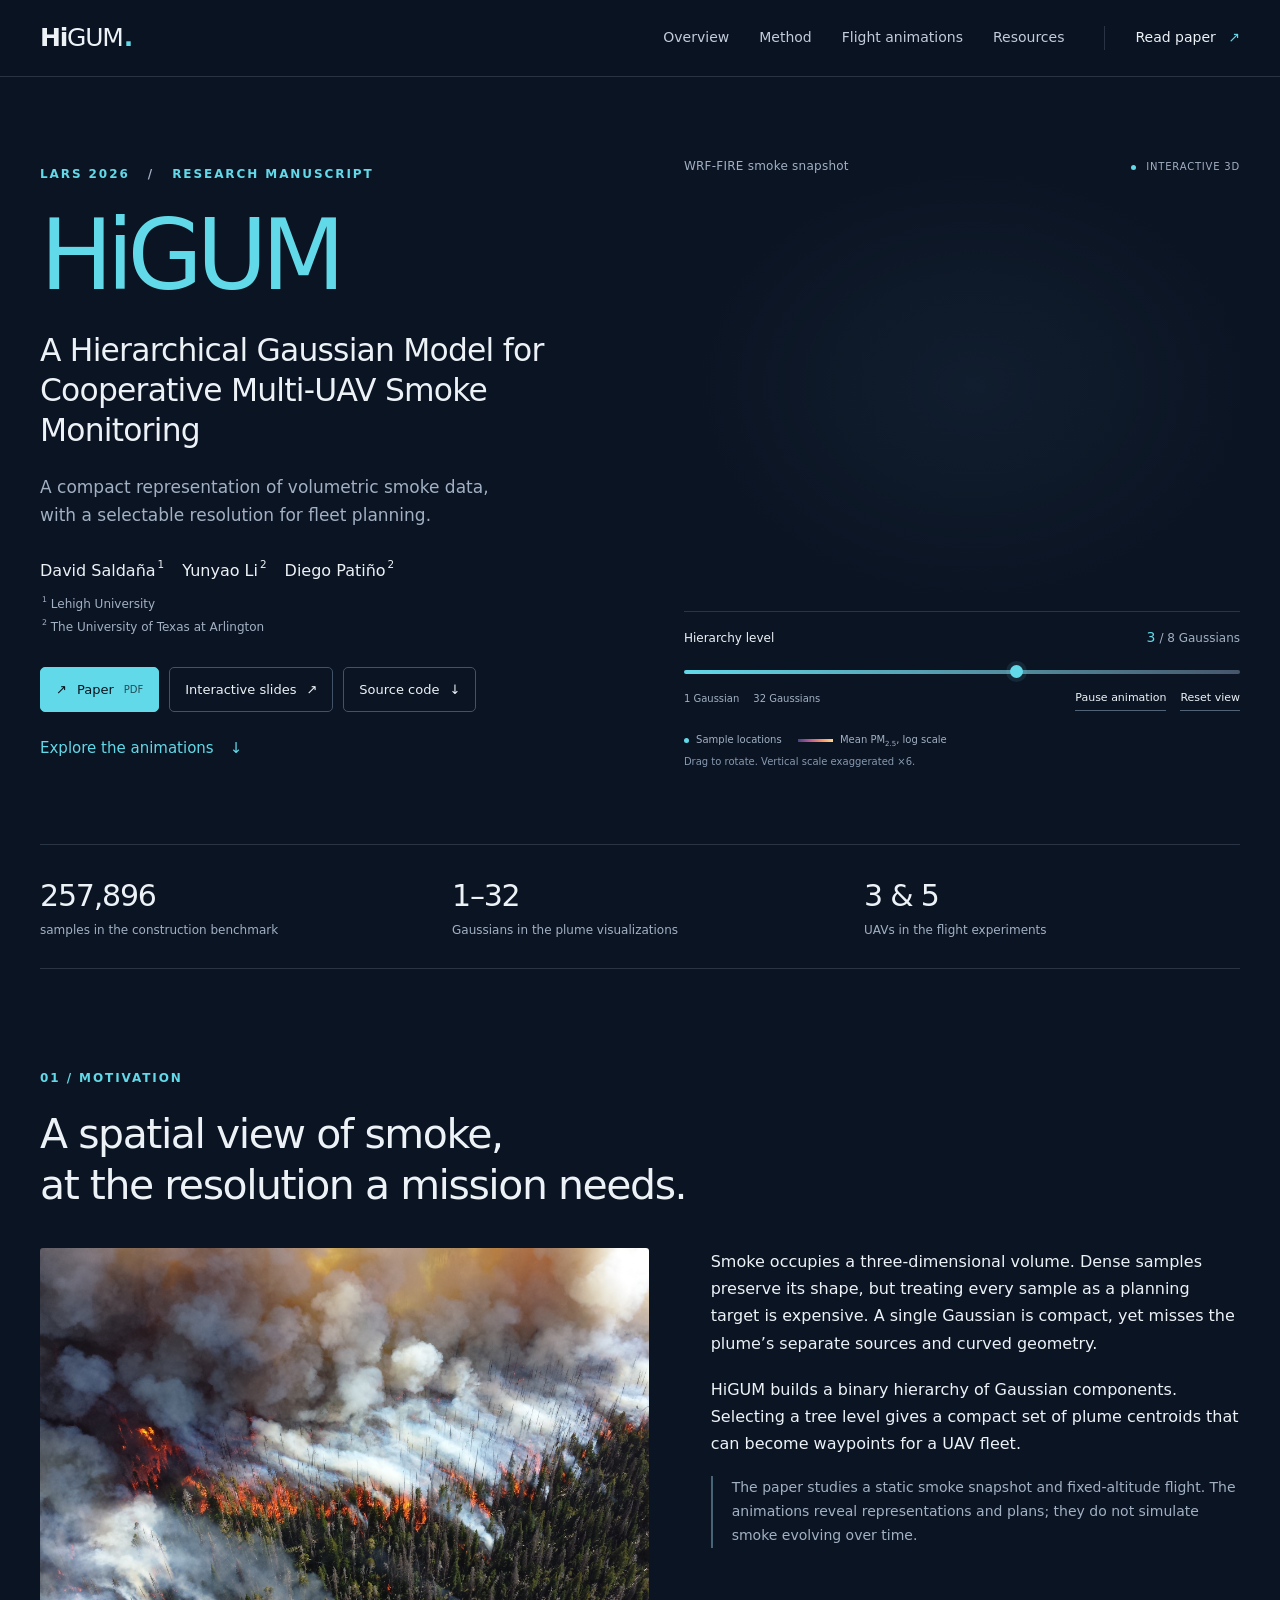
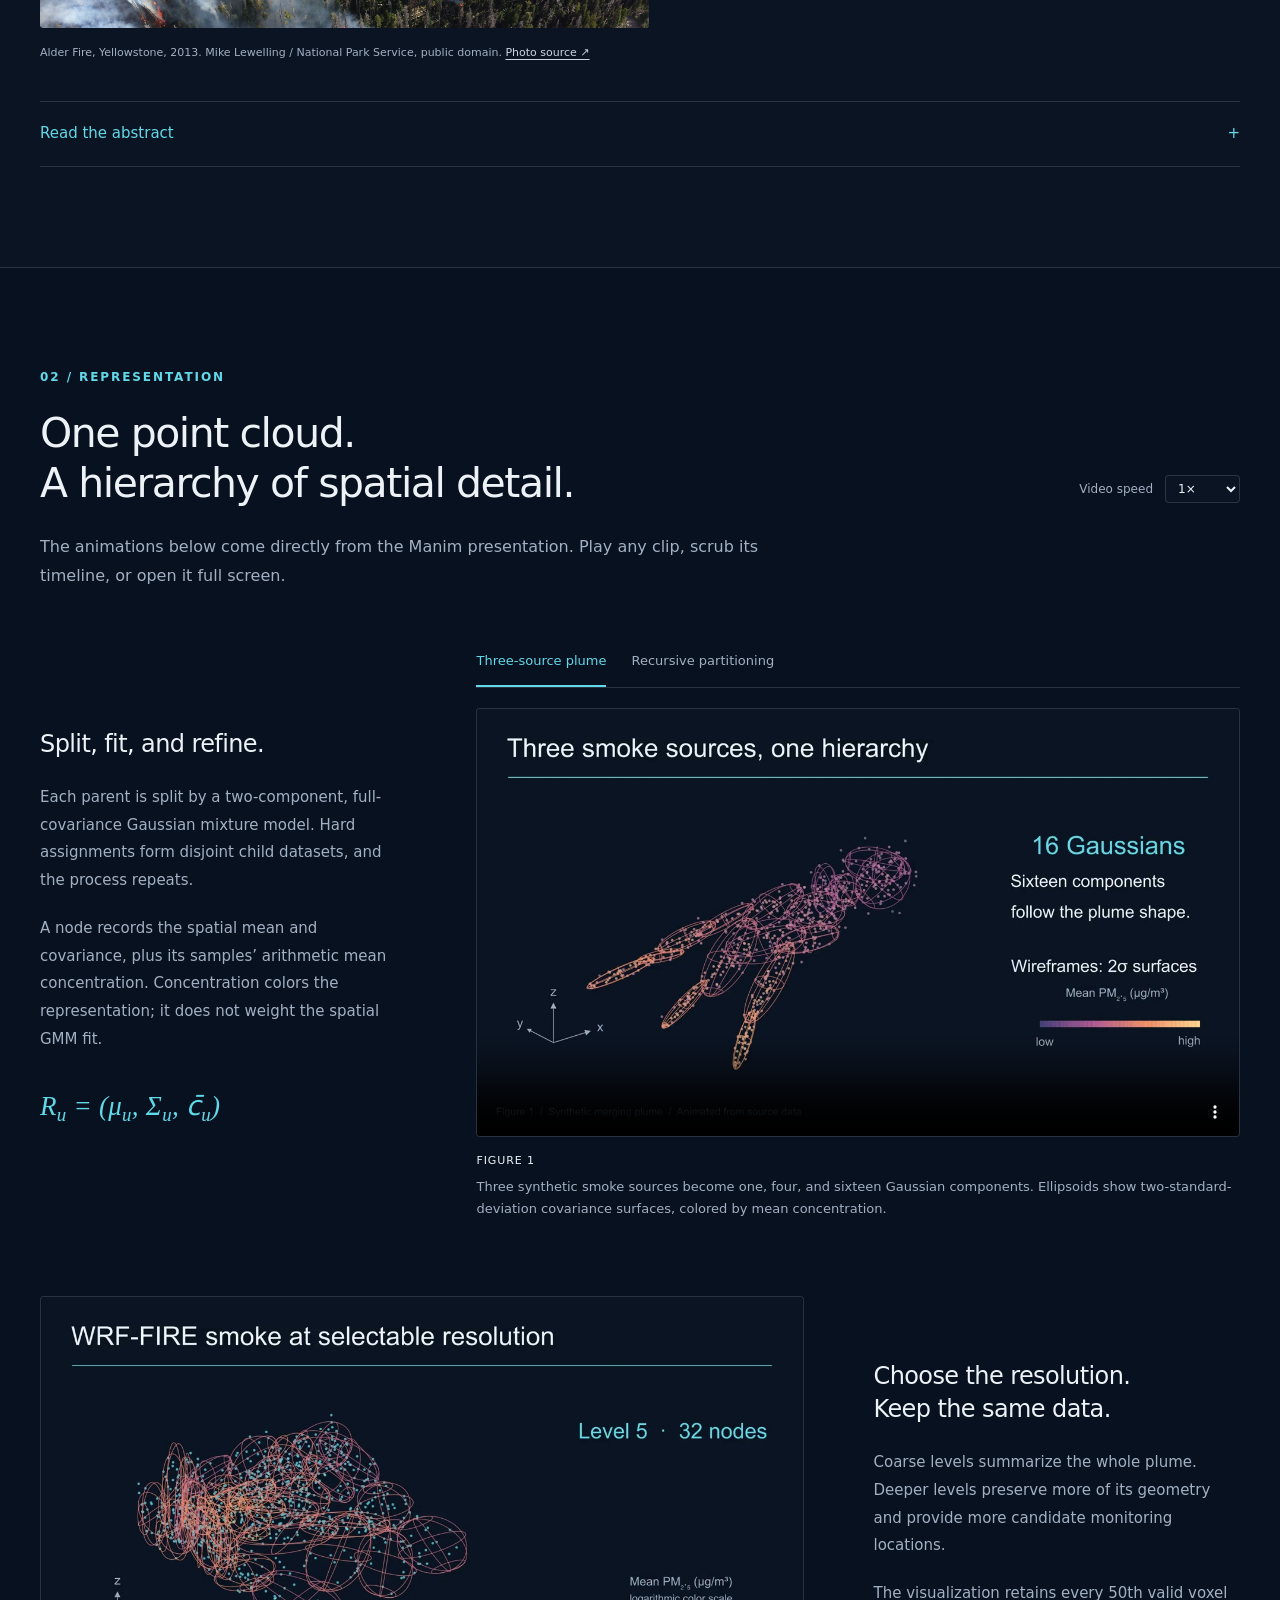
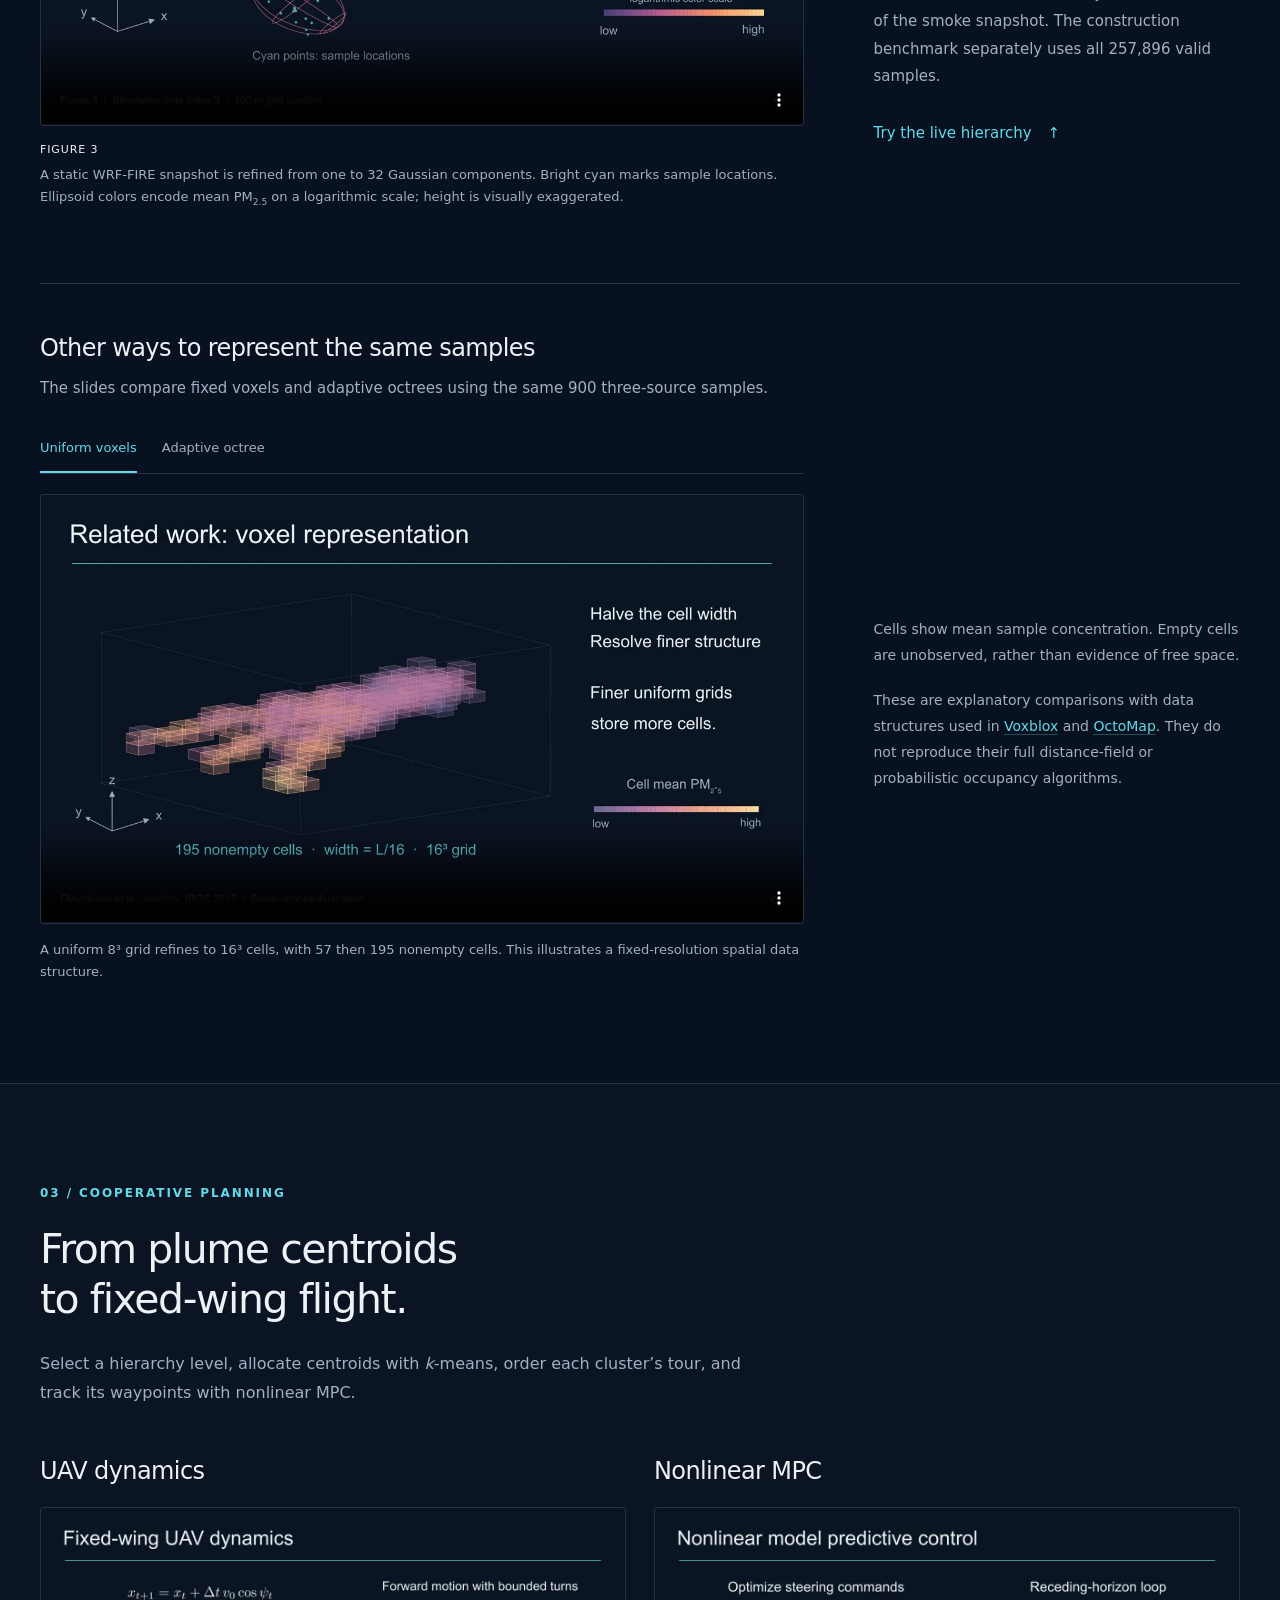
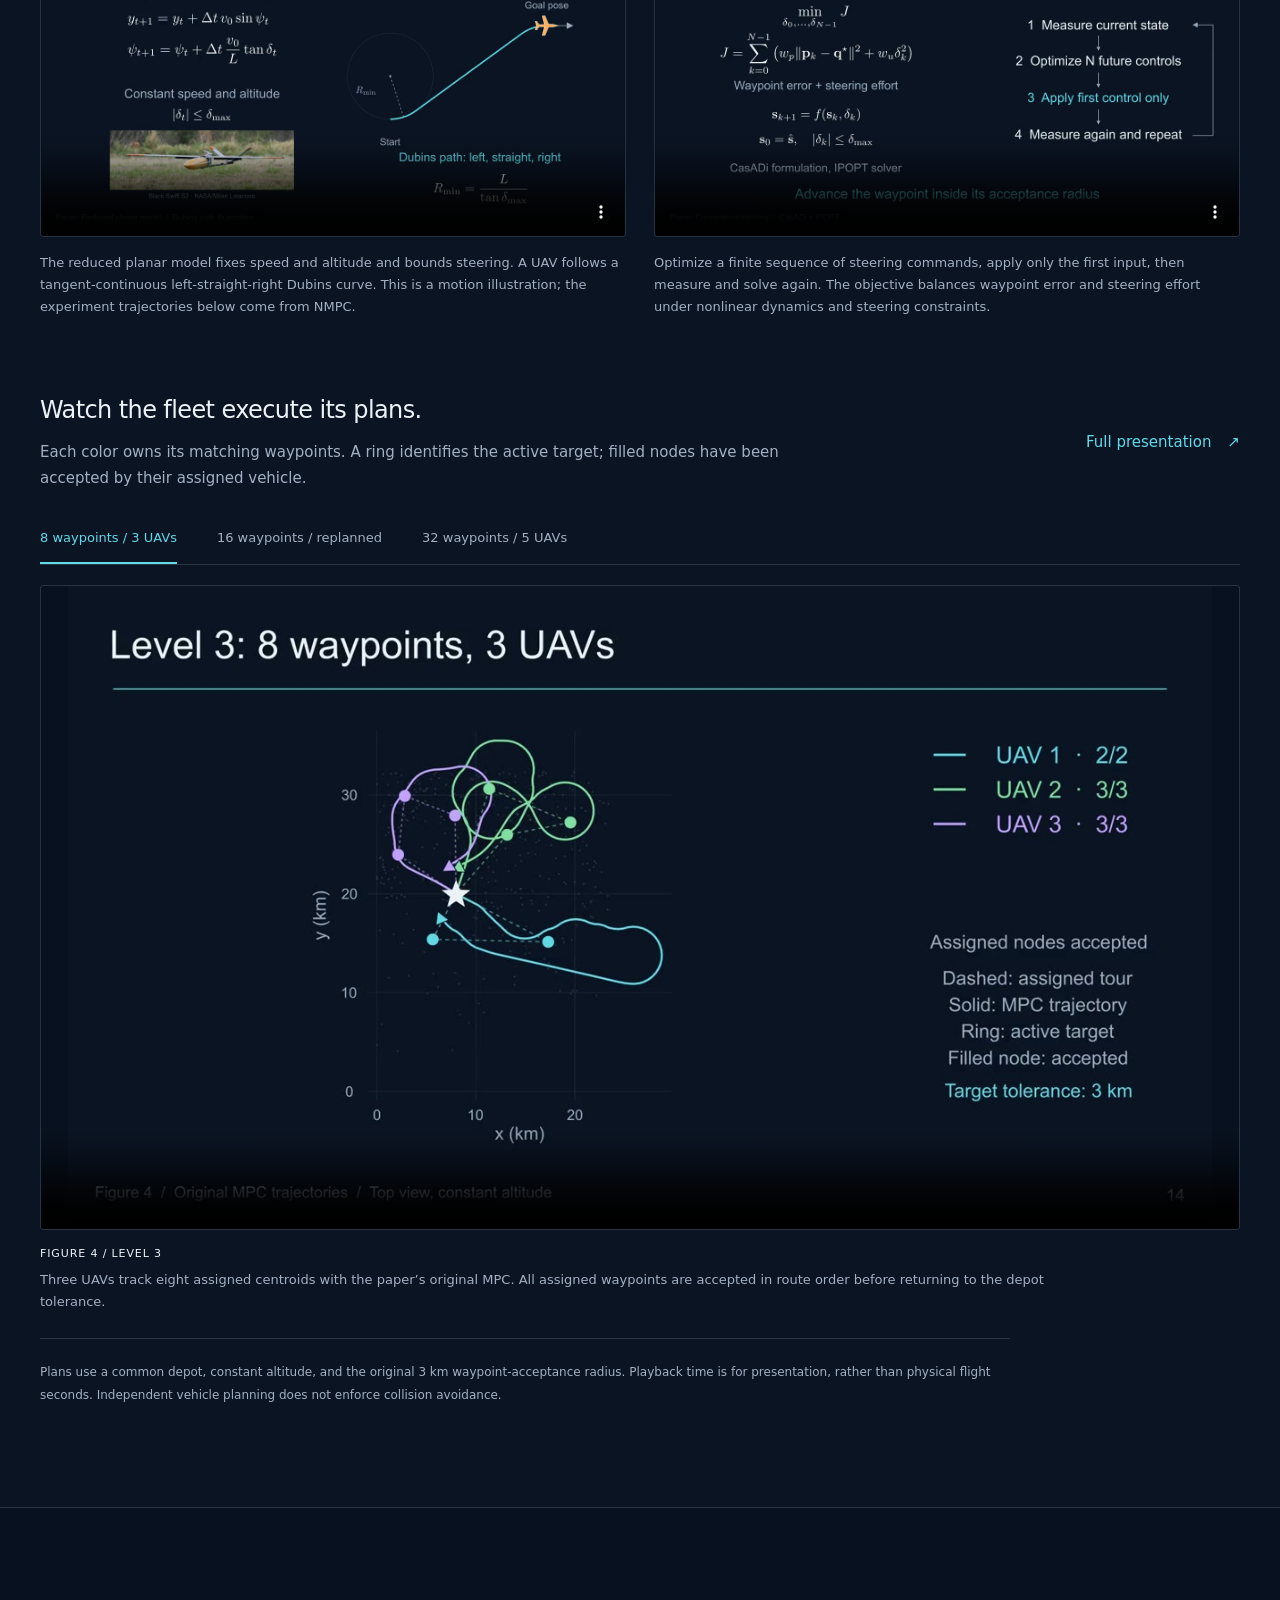
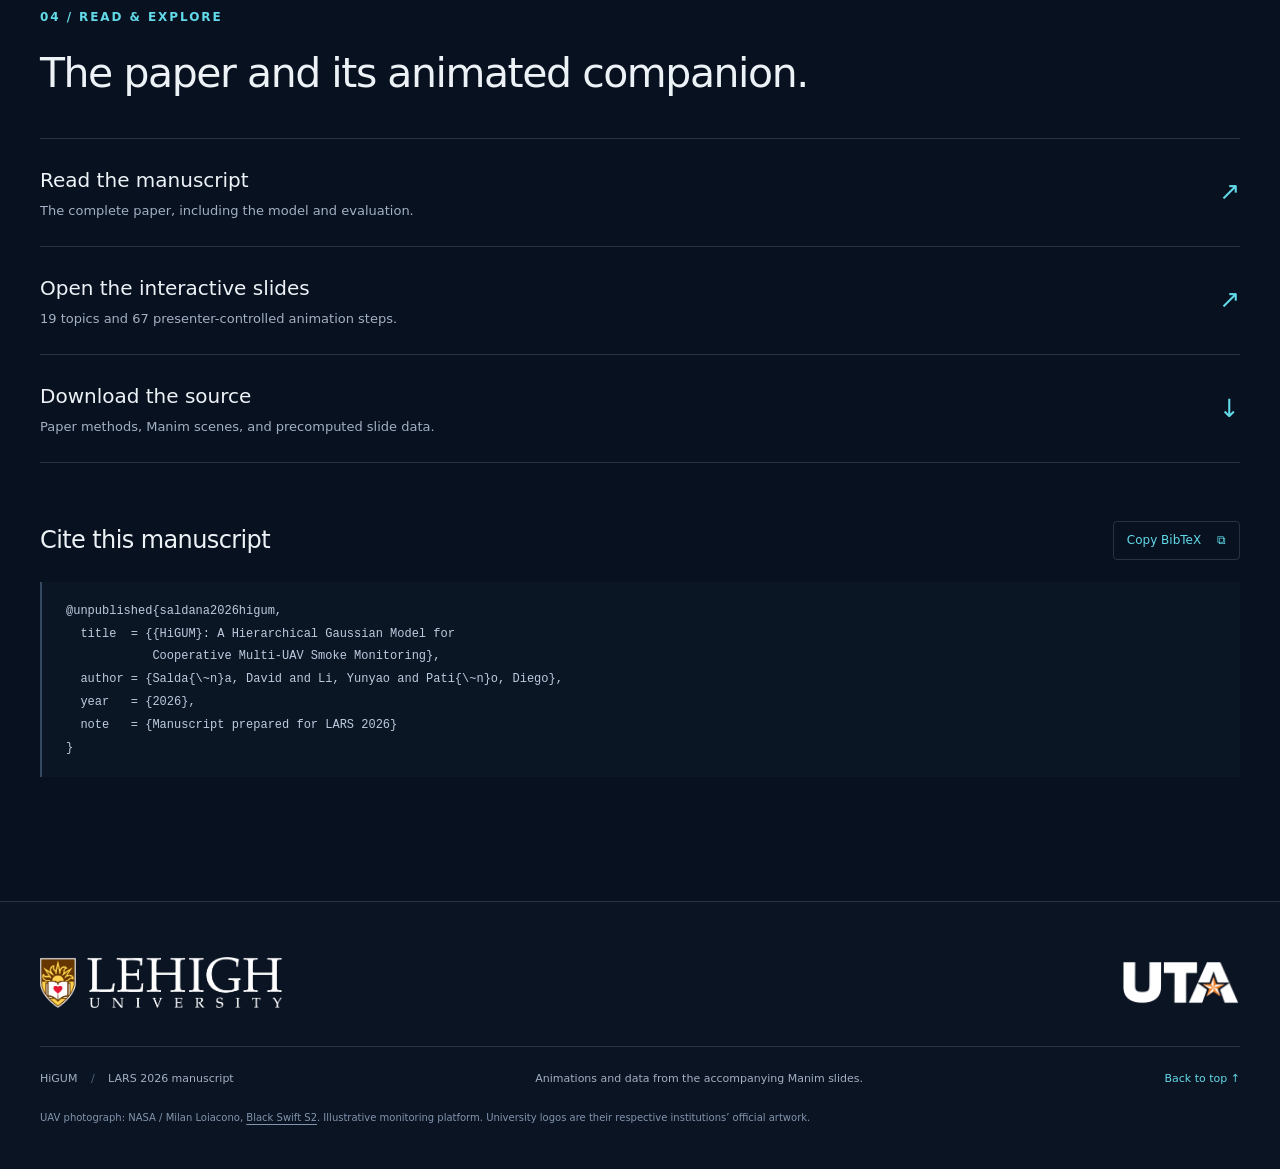
==== index.html @ abc3a0dc "Add HiGUM paper website with slide animations" ====
<!doctype html>
<html lang="en">
<head>
  <meta charset="utf-8">
  <meta name="viewport" content="width=device-width, initial-scale=1">
  <meta name="theme-color" content="#0b1423">
  <meta name="description" content="HiGUM: a hierarchical Gaussian model connecting 3D smoke data to cooperative multi-UAV planning. Explore the paper through interactive geometry and animations.">
  <meta property="og:title" content="HiGUM — Cooperative Multi-UAV Smoke Monitoring">
  <meta property="og:description" content="Explore the hierarchical Gaussian model, animated smoke representations, and UAV trajectories from the LARS 2026 manuscript.">
  <meta property="og:type" content="website">
  <meta property="og:url" content="https://dsaldana.github.io/HiGUM/">
  <meta property="og:image" content="https://dsaldana.github.io/HiGUM/assets/posters/wrf-hierarchy.jpg">
  <link rel="canonical" href="https://dsaldana.github.io/HiGUM/">
  <title>HiGUM | Hierarchical Gaussian Models for Smoke Monitoring</title>
  <link rel="stylesheet" href="styles.css">
  <script defer src="assets/data/hierarchy.js"></script>
  <script defer src="app.js"></script>
</head>
<body>
  <a class="skip-link" href="#main">Skip to content</a>
  <header class="site-header">
    <div class="nav-wrap">
      <a class="brand" href="#top" aria-label="HiGUM home">Hi<span>GUM</span><span class="brand-dot" aria-hidden="true">.</span></a>
      <button class="menu-toggle" type="button" aria-expanded="false" aria-controls="navigation">Menu <span aria-hidden="true">☰</span></button>
      <nav id="navigation" aria-label="Main navigation">
        <a href="#overview">Overview</a><a href="#method">Method</a><a href="#flight">Flight animations</a><a href="#resources">Resources</a>
      </nav>
      <a class="nav-paper" href="assets/paper.pdf" target="_blank" rel="noopener">Read paper <span aria-hidden="true">↗</span></a>
    </div>
  </header>

  <main id="main">
    <section class="hero wrap" id="top" aria-labelledby="paper-title">
      <div class="hero-copy">
        <p class="eyebrow">LARS 2026 <span aria-hidden="true">/</span> Research manuscript</p>
        <h1 id="paper-title"><span class="project-name">HiGUM</span><span class="paper-title">A Hierarchical Gaussian Model for Cooperative Multi-UAV Smoke Monitoring</span></h1>
        <p class="hero-summary">A compact representation of volumetric smoke data, with a selectable resolution for fleet planning.</p>
        <p class="authors"><span>David Saldaña<sup>1</sup></span><span>Yunyao Li<sup>2</sup></span><span>Diego Patiño<sup>2</sup></span></p>
        <p class="affiliations"><span><sup>1</sup> Lehigh University</span><span><sup>2</sup> The University of Texas at Arlington</span></p>
        <div class="resource-buttons">
          <a class="button primary" href="assets/paper.pdf" target="_blank" rel="noopener"><span aria-hidden="true">↗</span> Paper <span class="button-hint">PDF</span></a>
          <a class="button" href="slides.html" target="_blank" rel="noopener">Interactive slides <span aria-hidden="true">↗</span></a>
          <a class="button" href="assets/higum-source.zip" download>Source code <span aria-hidden="true">↓</span></a>
        </div>
        <a class="text-link explore-link" href="#method">Explore the animations <span aria-hidden="true">↓</span></a>
      </div>
      <figure class="hero-viewer" aria-labelledby="viewer-heading">
        <div class="viewer-topline"><span id="viewer-heading">WRF-FIRE smoke snapshot</span><span class="live-label"><i aria-hidden="true"></i> Interactive 3D</span></div>
        <div class="viewer-stage">
          <img class="viewer-fallback" id="viewer-fallback" src="assets/posters/wrf-hierarchy.jpg" alt="WRF-FIRE smoke samples represented by a hierarchy of Gaussian ellipsoids.">
          <canvas id="hierarchy-canvas" hidden tabindex="0" role="img" aria-label="Interactive Gaussian hierarchy. Drag or use arrow keys to rotate the view." aria-describedby="viewer-description"></canvas>
        </div>
        <div class="viewer-controls" id="viewer-controls" hidden>
          <div class="level-control"><label for="hierarchy-level">Hierarchy level</label><output for="hierarchy-level" id="level-output">3 <span>/ 8 Gaussians</span></output></div>
          <input id="hierarchy-level" type="range" min="0" max="5" value="3" step="1" aria-label="Gaussian hierarchy level">
          <div class="viewer-actions"><span>1 Gaussian</span><span>32 Gaussians</span><button type="button" id="viewer-play" aria-pressed="true">Pause animation</button><button type="button" id="viewer-reset">Reset view</button></div>
        </div>
        <figcaption id="viewer-description"><span class="cyan-key"></span> Sample locations <span class="heat-key" aria-hidden="true"></span> Mean PM<sub>2.5</sub>, log scale<span class="viewer-instruction">Drag to rotate. Vertical scale exaggerated ×6.</span></figcaption>
      </figure>
    </section>

    <div class="facts wrap" aria-label="Study scope">
      <p><strong>257,896</strong><span>samples in the construction benchmark</span></p>
      <p><strong>1–32</strong><span>Gaussians in the plume visualizations</span></p>
      <p><strong>3 &amp; 5</strong><span>UAVs in the flight experiments</span></p>
    </div>

    <section class="section wrap" id="overview" aria-labelledby="overview-title">
      <div class="section-intro"><p class="eyebrow">01 / Motivation</p><h2 id="overview-title">A spatial view of smoke,<br>at the resolution a mission needs.</h2></div>
      <div class="overview-grid">
        <figure class="forest-figure"><img src="assets/images/forest_smoke.jpg" alt="An aerial view of smoke rising above a forest fire in Yellowstone National Park." loading="lazy" width="2400" height="1350"><figcaption>Alder Fire, Yellowstone, 2013. Mike Lewelling / National Park Service, public domain. <a href="https://commons.wikimedia.org/wiki/File:Wildfire_(14503287131).jpg" target="_blank" rel="noopener">Photo source ↗</a></figcaption></figure>
        <div class="overview-copy"><p>Smoke occupies a three-dimensional volume. Dense samples preserve its shape, but treating every sample as a planning target is expensive. A single Gaussian is compact, yet misses the plume’s separate sources and curved geometry.</p><p>HiGUM builds a binary hierarchy of Gaussian components. Selecting a tree level gives a compact set of plume centroids that can become waypoints for a UAV fleet.</p><p class="scope-note">The paper studies a static smoke snapshot and fixed-altitude flight. The animations reveal representations and plans; they do not simulate smoke evolving over time.</p></div>
      </div>
      <details class="abstract"><summary>Read the abstract <span aria-hidden="true">+</span></summary><p>Monitoring wildland-fire smoke with unmanned aerial vehicles requires representing large three-dimensional concentration datasets while retaining spatial detail for cooperative planning. HiGUM recursively partitions a scalar smoke-concentration point cloud using two-component Gaussian mixture models. Each node stores a Gaussian approximation of its point locations and their mean PM<sub>2.5</sub> concentration. A chosen hierarchy level supplies centroids for fleet waypoints, which are allocated with <i>k</i>-means, ordered in Hamiltonian cycles, and tracked using nonlinear model predictive control. The study demonstrates the pipeline on WRF-FIRE smoke data, visualizes the plume with up to 32 ellipsoids, generates trajectories for teams of three and five UAVs, and benchmarks hierarchy construction across 15 levels using 257,896 samples.</p></details>
    </section>

    <section class="section method-section" id="method" aria-labelledby="method-title">
      <div class="wrap">
        <div class="section-heading"><div><p class="eyebrow">02 / Representation</p><h2 id="method-title">One point cloud.<br>A hierarchy of spatial detail.</h2></div><label class="speed-control" for="animation-speed">Video speed <select id="animation-speed"><option value="0.5">0.5×</option><option value="0.75">0.75×</option><option value="1" selected>1×</option><option value="1.25">1.25×</option></select></label></div>
        <p class="section-lead">The animations below come directly from the Manim presentation. Play any clip, scrub its timeline, or open it full screen.</p>
        <div class="method-layout">
          <div class="method-copy"><h3>Split, fit, and refine.</h3><p>Each parent is split by a two-component, full-covariance Gaussian mixture model. Hard assignments form disjoint child datasets, and the process repeats.</p><p>A node records the spatial mean and covariance, plus its samples’ arithmetic mean concentration. Concentration colors the representation; it does not weight the spatial GMM fit.</p><div class="node-formula" aria-label="A node stores its mean, covariance and mean concentration">R<sub>u</sub> = (μ<sub>u</sub>, Σ<sub>u</sub>, c̄<sub>u</sub>)</div></div>
          <div class="animation-group" data-tabs>
            <div class="tabs" role="tablist" aria-label="Synthetic plume animations"><button id="tab-sources" type="button" role="tab" aria-selected="true" aria-controls="panel-sources">Three-source plume</button><button id="tab-binary" type="button" role="tab" aria-selected="false" aria-controls="panel-binary" tabindex="-1">Recursive partitioning</button></div>
            <figure id="panel-sources" role="tabpanel" aria-labelledby="tab-sources"><video controls playsinline preload="none" poster="assets/posters/three-sources.jpg" aria-describedby="caption-sources"><source src="assets/media/three-sources.mp4" type="video/mp4"><a href="assets/media/three-sources.mp4">Download animation</a></video><figcaption id="caption-sources"><span class="figure-label">Figure 1</span> Three synthetic smoke sources become one, four, and sixteen Gaussian components. Ellipsoids show two-standard-deviation covariance surfaces, colored by mean concentration.</figcaption></figure>
            <figure id="panel-binary" role="tabpanel" aria-labelledby="tab-binary" hidden><video controls playsinline preload="none" poster="assets/posters/binary-hierarchy.jpg" aria-describedby="caption-binary"><source src="assets/media/binary-hierarchy.mp4" type="video/mp4"><a href="assets/media/binary-hierarchy.mp4">Download animation</a></video><figcaption id="caption-binary"><span class="figure-label">Figure 2</span> A curved point cloud is recursively partitioned into two, four, and eight components. Colors distinguish the subsets in this demonstration.</figcaption></figure>
          </div>
        </div>

        <div class="wrf-layout">
          <figure><video controls playsinline preload="none" poster="assets/posters/wrf-hierarchy.jpg" aria-describedby="caption-wrf"><source src="assets/media/wrf-hierarchy.mp4" type="video/mp4"><a href="assets/media/wrf-hierarchy.mp4">Download animation</a></video><figcaption id="caption-wrf"><span class="figure-label">Figure 3</span> A static WRF-FIRE snapshot is refined from one to 32 Gaussian components. Bright cyan marks sample locations. Ellipsoid colors encode mean PM<sub>2.5</sub> on a logarithmic scale; height is visually exaggerated.</figcaption></figure>
          <div class="method-copy"><h3>Choose the resolution.<br>Keep the same data.</h3><p>Coarse levels summarize the whole plume. Deeper levels preserve more of its geometry and provide more candidate monitoring locations.</p><p>The visualization retains every 50th valid voxel of the smoke snapshot. The construction benchmark separately uses all 257,896 valid samples.</p><a class="text-link" href="#top">Try the live hierarchy <span aria-hidden="true">↑</span></a></div>
        </div>

        <div class="related-heading"><h3>Other ways to represent the same samples</h3><p>The slides compare fixed voxels and adaptive octrees using the same 900 three-source samples.</p></div>
        <div class="related-layout"><div class="animation-group" data-tabs>
          <div class="tabs" role="tablist" aria-label="Spatial representation comparisons"><button id="tab-voxels" type="button" role="tab" aria-selected="true" aria-controls="panel-voxels">Uniform voxels</button><button id="tab-octree" type="button" role="tab" aria-selected="false" aria-controls="panel-octree" tabindex="-1">Adaptive octree</button></div>
          <figure id="panel-voxels" role="tabpanel" aria-labelledby="tab-voxels"><video controls playsinline preload="none" poster="assets/posters/voxels.jpg" aria-describedby="caption-voxels"><source src="assets/media/voxels.mp4" type="video/mp4"><a href="assets/media/voxels.mp4">Download animation</a></video><figcaption id="caption-voxels">A uniform 8³ grid refines to 16³ cells, with 57 then 195 nonempty cells. This illustrates a fixed-resolution spatial data structure.</figcaption></figure>
          <figure id="panel-octree" role="tabpanel" aria-labelledby="tab-octree" hidden><video controls playsinline preload="none" poster="assets/posters/octree.jpg" aria-describedby="caption-octree"><source src="assets/media/octree.mp4" type="video/mp4"><a href="assets/media/octree.mp4">Download animation</a></video><figcaption id="caption-octree">Eight-way subdivision retains coarse leaves in sparse regions and refines denser regions, finishing with 122 nonempty leaves at depths 1–4.</figcaption></figure>
        </div><aside class="related-note"><p>Cells show mean sample concentration. Empty cells are unobserved, rather than evidence of free space.</p><p>These are explanatory comparisons with data structures used in <a href="https://voxblox.readthedocs.io/en/latest/" target="_blank" rel="noopener">Voxblox</a> and <a href="https://octomap.github.io/" target="_blank" rel="noopener">OctoMap</a>. They do not reproduce their full distance-field or probabilistic occupancy algorithms.</p></aside></div>
      </div>
    </section>

    <section class="section wrap" id="flight" aria-labelledby="flight-title">
      <div class="section-intro"><p class="eyebrow">03 / Cooperative planning</p><h2 id="flight-title">From plume centroids<br>to fixed-wing flight.</h2><p class="section-lead">Select a hierarchy level, allocate centroids with <i>k</i>-means, order each cluster’s tour, and track its waypoints with nonlinear MPC.</p></div>
      <div class="control-grid">
        <figure><h3>UAV dynamics</h3><video controls playsinline preload="none" poster="assets/posters/uav-dynamics.jpg" aria-describedby="caption-dynamics"><source src="assets/media/uav-dynamics.mp4" type="video/mp4"><a href="assets/media/uav-dynamics.mp4">Download animation</a></video><figcaption id="caption-dynamics">The reduced planar model fixes speed and altitude and bounds steering. A UAV follows a tangent-continuous left-straight-right Dubins curve. This is a motion illustration; the experiment trajectories below come from NMPC.</figcaption></figure>
        <figure><h3>Nonlinear MPC</h3><video controls playsinline preload="none" poster="assets/posters/nmpc.jpg" aria-describedby="caption-nmpc"><source src="assets/media/nmpc.mp4" type="video/mp4"><a href="assets/media/nmpc.mp4">Download animation</a></video><figcaption id="caption-nmpc">Optimize a finite sequence of steering commands, apply only the first input, then measure and solve again. The objective balances waypoint error and steering effort under nonlinear dynamics and steering constraints.</figcaption></figure>
      </div>

      <div class="fleet-heading"><div><h3>Watch the fleet execute its plans.</h3><p>Each color owns its matching waypoints. A ring identifies the active target; filled nodes have been accepted by their assigned vehicle.</p></div><a class="text-link" href="slides.html" target="_blank" rel="noopener">Full presentation <span aria-hidden="true">↗</span></a></div>
      <div class="animation-group fleet-player" data-tabs>
        <div class="tabs" role="tablist" aria-label="UAV fleet cases"><button id="tab-fleet3" type="button" role="tab" aria-selected="true" aria-controls="panel-fleet3">8 waypoints / 3 UAVs</button><button id="tab-fleet4" type="button" role="tab" aria-selected="false" aria-controls="panel-fleet4" tabindex="-1">16 waypoints / replanned</button><button id="tab-fleet5" type="button" role="tab" aria-selected="false" aria-controls="panel-fleet5" tabindex="-1">32 waypoints / 5 UAVs</button></div>
        <figure id="panel-fleet3" role="tabpanel" aria-labelledby="tab-fleet3"><video controls playsinline preload="none" poster="assets/posters/fleet-level3.jpg" aria-describedby="caption-fleet3"><source src="assets/media/fleet-level3.mp4" type="video/mp4"><a href="assets/media/fleet-level3.mp4">Download animation</a></video><figcaption id="caption-fleet3"><span class="figure-label">Figure 4 / Level 3</span> Three UAVs track eight assigned centroids with the paper’s original MPC. All assigned waypoints are accepted in route order before returning to the depot tolerance.</figcaption></figure>
        <figure id="panel-fleet4" role="tabpanel" aria-labelledby="tab-fleet4" hidden><video controls playsinline preload="none" poster="assets/posters/fleet-level4.jpg" aria-describedby="caption-fleet4"><source src="assets/media/fleet-level4.mp4" type="video/mp4"><a href="assets/media/fleet-level4.mp4">Download animation</a></video><figcaption id="caption-fleet4"><span class="figure-label demo-label">Presentation demonstration / Level 4</span> A separately replanned, route-aware NMPC example with three UAVs and a 20-step horizon. It retains the assigned waypoint order and vehicle limits, totaling approximately 96 km versus the original 143 km. This is a presentation control experiment, not a replacement for the paper’s original result.</figcaption></figure>
        <figure id="panel-fleet5" role="tabpanel" aria-labelledby="tab-fleet5" hidden><video controls playsinline preload="none" poster="assets/posters/fleet-level5.jpg" aria-describedby="caption-fleet5"><source src="assets/media/fleet-level5.mp4" type="video/mp4"><a href="assets/media/fleet-level5.mp4">Download animation</a></video><figcaption id="caption-fleet5"><span class="figure-label">Figure 4 / Level 5</span> Five UAVs track 32 assigned centroids using the paper’s original MPC. Finer representation supplies a larger set of monitoring waypoints.</figcaption></figure>
      </div>
      <p class="fleet-scope">Plans use a common depot, constant altitude, and the original 3 km waypoint-acceptance radius. Playback time is for presentation, rather than physical flight seconds. Independent vehicle planning does not enforce collision avoidance.</p>
    </section>

    <section class="section resources-section" id="resources" aria-labelledby="resources-title"><div class="wrap">
      <div class="section-intro"><p class="eyebrow">04 / Read &amp; explore</p><h2 id="resources-title">The paper and its animated companion.</h2></div>
      <div class="resource-list"><a href="assets/paper.pdf" target="_blank" rel="noopener"><span><strong>Read the manuscript</strong><small>The complete paper, including the model and evaluation.</small></span><span aria-hidden="true">↗</span></a><a href="slides.html" target="_blank" rel="noopener"><span><strong>Open the interactive slides</strong><small>19 topics and 67 presenter-controlled animation steps.</small></span><span aria-hidden="true">↗</span></a><a href="assets/higum-source.zip" download><span><strong>Download the source</strong><small>Paper methods, Manim scenes, and precomputed slide data.</small></span><span aria-hidden="true">↓</span></a></div>
      <div class="citation"><div class="citation-heading"><h3>Cite this manuscript</h3><button type="button" id="copy-citation">Copy BibTeX <span aria-hidden="true">⧉</span></button></div><pre><code id="bibtex">@unpublished{saldana2026higum,
  title  = {{HiGUM}: A Hierarchical Gaussian Model for
            Cooperative Multi-UAV Smoke Monitoring},
  author = {Salda{\~n}a, David and Li, Yunyao and Pati{\~n}o, Diego},
  year   = {2026},
  note   = {Manuscript prepared for LARS 2026}
}</code></pre><p class="copy-status" id="copy-status" role="status" aria-live="polite"></p></div>
    </div></section>
  </main>
  <footer class="site-footer wrap"><div class="footer-top"><a href="https://www.lehigh.edu/" target="_blank" rel="noopener" aria-label="Lehigh University"><img class="lehigh-logo" src="assets/images/lehigh_logo.png" alt="Lehigh University" width="567" height="119" loading="lazy"></a><a href="https://www.uta.edu/" target="_blank" rel="noopener" aria-label="The University of Texas at Arlington"><img class="uta-logo" src="assets/images/uta_logo.png" alt="The University of Texas at Arlington" width="484" height="176" loading="lazy"></a></div><div class="footer-bottom"><p>HiGUM <span aria-hidden="true">/</span> LARS 2026 manuscript</p><p>Animations and data from the accompanying Manim slides.</p><a href="#top">Back to top ↑</a></div><p class="asset-credit">UAV photograph: NASA / Milan Loiacono, <a href="https://www.nasa.gov/image-detail/crater-052025-loiacono-3978/" target="_blank" rel="noopener">Black Swift S2</a>. Illustrative monitoring platform. University logos are their respective institutions’ official artwork.</p></footer>
</body>
</html>
---- styles.css ----
:root{color-scheme:dark;--bg:#0b1423;--bg-deep:#08111f;--ink:#edf2f7;--muted:#a2b0c3;--cyan:#62d9e8;--orange:#ffb15b;--line:rgba(170,192,215,.19);--max:1216px}
*{box-sizing:border-box}html{scroll-behavior:auto;scroll-padding-top:100px}body{margin:0;background:var(--bg);color:var(--ink);font-family:Inter,ui-sans-serif,system-ui,-apple-system,BlinkMacSystemFont,"Segoe UI",sans-serif;font-size:17px;line-height:1.7;-webkit-font-smoothing:antialiased}a{color:inherit;text-decoration:none}a:hover{color:var(--cyan)}button,input,select{font:inherit}button,a,input,select,summary,canvas{outline-offset:6px}a:focus-visible,button:focus-visible,select:focus-visible,input:focus-visible,summary:focus-visible,canvas:focus-visible{outline:2px solid var(--cyan)}button{cursor:pointer}button:disabled{cursor:default}figure,p,h1,h2,h3,pre{margin:0}img,video{display:block;max-width:100%}img{height:auto}video{width:100%;aspect-ratio:16/9;background:var(--bg-deep);border:1px solid var(--line);border-radius:4px}sup{font-size:.65em;position:relative;top:-.2em;margin-left:2px}sub{font-size:.7em}[hidden]{display:none!important}.wrap{width:min(var(--max),calc(100% - 80px));margin-inline:auto}.skip-link{position:fixed;left:16px;top:-80px;z-index:100;padding:8px 14px;background:var(--cyan);color:var(--bg)}.skip-link:focus{top:10px}.site-header{position:sticky;top:0;z-index:20;background:rgba(11,20,35,.94);backdrop-filter:blur(18px);border-bottom:1px solid var(--line)}.nav-wrap{width:min(var(--max),calc(100% - 80px));margin:auto;display:flex;align-items:center;min-height:76px;gap:40px}.brand{font-size:25px;font-weight:700;letter-spacing:-1.2px}.brand span:not(.brand-dot){font-weight:500}.brand-dot{color:var(--cyan);margin-left:1px}.site-header nav{display:flex;gap:30px;margin-left:auto;font-size:14px;color:#c3ccda}.nav-paper{font-size:14px;border-left:1px solid var(--line);padding-left:30px;white-space:nowrap}.nav-paper span{color:var(--cyan);margin-left:8px}.menu-toggle{display:none}.hero{display:grid;grid-template-columns:1.05fr 1fr;gap:60px;padding-block:79px 73px;align-items:center}.eyebrow{font-size:12px;line-height:1.5;text-transform:uppercase;letter-spacing:.16em;font-weight:600;color:var(--cyan);margin-bottom:22px}.eyebrow span{display:inline-block;margin-inline:12px;color:var(--muted)}.project-name{display:block;font-size:clamp(80px,7.6vw,112px);font-weight:500;line-height:1.04;letter-spacing:-.065em;color:var(--cyan);margin-bottom:24px}.paper-title{display:block;font-size:clamp(26px,2.45vw,35px);line-height:1.28;letter-spacing:-.025em;font-weight:500;max-width:590px}.hero-summary{font-size:17px;color:var(--muted);line-height:1.7;max-width:475px;margin-block:22px 27px}.authors{font-size:16px;font-weight:500;display:flex;flex-wrap:wrap;gap:7px 18px;line-height:1.8}.affiliations{font-size:12px;line-height:1.9;color:var(--muted);margin-top:7px;display:flex;flex-direction:column}.resource-buttons{display:flex;gap:10px;flex-wrap:wrap;margin-top:28px}.button{display:inline-flex;align-items:center;justify-content:center;gap:10px;border:1px solid #435268;border-radius:5px;min-height:45px;padding:10px 15px;font-size:13px;font-weight:500;line-height:1.5;white-space:nowrap;transition:background .18s,border-color .18s}.button:hover{border-color:var(--cyan);background:rgba(98,217,232,.07)}.button.primary{background:var(--cyan);color:#08131e;border-color:var(--cyan)}.button.primary:hover{background:#9be8ef}.button-hint{font-size:10px;opacity:.7}.text-link{display:inline-flex;align-items:center;gap:16px;color:var(--cyan);font-size:15px}.text-link:hover{color:#c2f5f8}.explore-link{margin-top:24px}.hero-viewer{min-width:0;align-self:stretch;display:flex;flex-direction:column;justify-content:center}.viewer-topline{display:flex;justify-content:space-between;gap:15px;color:var(--muted);font-size:12px;letter-spacing:.02em;align-items:center}.live-label{font-size:10px;white-space:nowrap;text-transform:uppercase;letter-spacing:.08em}.live-label i{display:inline-block;width:5px;height:5px;margin-right:6px;border-radius:50%;background:var(--cyan)}.viewer-stage{position:relative;min-height:390px;aspect-ratio:1.28;background:radial-gradient(ellipse at 52% 48%,rgba(68,116,148,.10),transparent 68%)}.viewer-stage canvas{position:absolute;width:100%;height:100%;inset:0;touch-action:pan-y;cursor:grab}.viewer-stage canvas:active{cursor:grabbing}.viewer-fallback{position:absolute;inset:0;width:100%;height:100%;object-fit:contain}.viewer-controls{border-top:1px solid var(--line);padding-top:14px}.level-control{display:flex;justify-content:space-between;align-items:center;font-size:12px}.level-control output{color:var(--cyan);font-size:14px;font-variant-numeric:tabular-nums}.level-control output span{color:var(--muted);font-size:12px;margin-left:4px}input[type=range]{width:100%;height:4px;appearance:none;border-radius:4px;background:linear-gradient(to right,var(--cyan),#47566a);margin:20px 0 12px;cursor:pointer}input[type=range]::-webkit-slider-thumb{appearance:none;height:13px;width:13px;border-radius:50%;background:var(--cyan);box-shadow:0 0 0 4px rgba(98,217,232,.1)}input[type=range]::-moz-range-thumb{height:13px;width:13px;border:0;border-radius:50%;background:var(--cyan)}.viewer-actions{display:flex;align-items:center;font-size:10px;color:var(--muted);gap:14px;flex-wrap:wrap}.viewer-actions>span:nth-child(2){margin-right:auto}.viewer-actions button{font-size:11px;border:0;background:none;color:var(--ink);padding:3px 0;border-bottom:1px solid #526277}.viewer-actions button:hover{color:var(--cyan)}.hero-viewer figcaption{font-size:10px;line-height:1.8;margin-top:20px;color:var(--muted)}.cyan-key{display:inline-block;width:5px;height:5px;background:var(--cyan);border-radius:50%;margin-right:4px;vertical-align:middle}.heat-key{display:inline-block;width:35px;height:3px;background:linear-gradient(90deg,#4b427c,#b65b94,#f59067,#ffd58a);margin-left:13px;margin-right:4px;vertical-align:middle}.viewer-instruction{display:block;color:#8799b0;margin-top:2px}.facts{display:grid;grid-template-columns:repeat(3,1fr);border-top:1px solid var(--line);border-bottom:1px solid var(--line);padding-block:28px;gap:36px}.facts p{display:flex;flex-direction:column;gap:2px}.facts strong{font-size:30px;line-height:1.5;font-weight:400;letter-spacing:-.04em}.facts span{color:var(--muted);font-size:12px}.section{padding-block:100px}.section-intro{margin-bottom:38px}h2{font-size:clamp(29px,3.2vw,43px);font-weight:450;line-height:1.23;letter-spacing:-.035em}h3{font-size:24px;font-weight:450;line-height:1.4;letter-spacing:-.025em}.overview-grid{display:grid;grid-template-columns:1.15fr 1fr;gap:62px;align-items:start}.forest-figure img{width:100%;aspect-ratio:16/10;object-fit:cover;border-radius:3px}figcaption{font-size:13px;line-height:1.7;color:var(--muted);margin-top:15px}figcaption a{color:#c9d4e3;text-decoration:underline;text-underline-offset:3px}.forest-figure figcaption{font-size:11px;line-height:1.8}.overview-copy p{margin-bottom:19px;font-size:16px}.scope-note{border-left:2px solid #476477;padding-left:19px;color:var(--muted);font-size:14px!important}.abstract{border-top:1px solid var(--line);border-bottom:1px solid var(--line);margin-top:38px}.abstract summary{padding-block:19px;cursor:pointer;font-size:15px;color:var(--cyan);list-style:none;display:flex;justify-content:space-between}.abstract summary::-webkit-details-marker{display:none}.abstract[open] summary span{transform:rotate(45deg)}.abstract p{font-size:15px;color:var(--muted);padding:0 0 25px;max-width:1000px;line-height:1.9}.method-section{background:var(--bg-deep);border-top:1px solid var(--line);border-bottom:1px solid var(--line)}.section-heading{display:flex;justify-content:space-between;align-items:end;gap:30px}.speed-control{font-size:12px;color:var(--muted);white-space:nowrap;display:flex;align-items:center;gap:12px;padding-bottom:5px}.speed-control select{background:var(--bg);color:var(--ink);border:1px solid var(--line);border-radius:4px;padding:5px 8px;font-size:12px}.section-lead{font-size:16px;color:var(--muted);max-width:745px;margin-top:25px;line-height:1.8}.method-layout{display:grid;grid-template-columns:.72fr 1.5fr;gap:70px;margin-top:48px;align-items:center}.method-copy h3{margin-bottom:22px}.method-copy p{color:var(--muted);font-size:15px;margin-bottom:20px;line-height:1.85}.method-copy .text-link{margin-top:10px}.node-formula{font-family:Georgia,"Times New Roman",serif;font-style:italic;font-size:27px;letter-spacing:.01em;padding-top:10px;color:var(--cyan)}.tabs{display:flex;gap:25px;border-bottom:1px solid var(--line);margin-bottom:20px;overflow-x:auto;scrollbar-width:thin}.tabs button{flex-shrink:0;display:block;border:0;border-bottom:2px solid transparent;background:none;color:var(--muted);font-size:13px;padding:12px 0 13px;white-space:nowrap;line-height:1.6}.tabs button[aria-selected=true]{color:var(--cyan);border-color:var(--cyan)}.tabs button:hover{color:var(--ink)}.animation-group{min-width:0}.figure-label{display:block;color:var(--ink);font-size:11px;letter-spacing:.08em;text-transform:uppercase;font-weight:500;margin-bottom:5px}.wrf-layout{display:grid;grid-template-columns:1.5fr .72fr;gap:70px;margin-top:76px;align-items:center}.related-heading{border-top:1px solid var(--line);margin-top:72px;padding-top:48px}.related-heading p{color:var(--muted);font-size:15px;margin-top:11px}.related-layout{display:grid;grid-template-columns:1.5fr .72fr;gap:70px;margin-top:24px;align-items:center}.related-note{color:var(--muted);font-size:14px;line-height:1.85}.related-note p+p{margin-top:20px}.related-note a{color:var(--cyan);border-bottom:1px solid rgba(98,217,232,.3)}.control-grid{display:grid;grid-template-columns:1fr 1fr;gap:28px;margin-top:48px}.control-grid h3{margin-bottom:18px}.control-grid figcaption{font-size:13px}.fleet-heading{display:flex;justify-content:space-between;align-items:center;gap:60px;margin:76px 0 25px}.fleet-heading p{max-width:750px;color:var(--muted);font-size:15px;margin-top:13px}.fleet-heading>a{flex-shrink:0}.fleet-player video{max-height:645px}.fleet-player .tabs{gap:40px}.fleet-player figcaption{max-width:1050px}.demo-label{color:var(--orange)}.fleet-scope{font-size:12px;color:var(--muted);max-width:970px;margin-top:25px;padding-top:22px;border-top:1px solid var(--line);line-height:1.9}.resources-section{background:var(--bg-deep);border-top:1px solid var(--line);border-bottom:1px solid var(--line)}.resource-list{margin-top:40px}.resource-list>a{display:flex;justify-content:space-between;align-items:center;gap:25px;padding:24px 0;border-top:1px solid var(--line)}.resource-list>a:last-child{border-bottom:1px solid var(--line)}.resource-list strong{display:block;font-size:20px;font-weight:450}.resource-list small{display:block;color:var(--muted);font-size:13px;margin-top:3px}.resource-list>a>span:last-child{font-size:25px;color:var(--cyan)}.citation{margin-top:58px}.citation-heading{display:flex;justify-content:space-between;gap:20px;align-items:center;margin-bottom:22px}.citation-heading button{color:var(--cyan);border:1px solid var(--line);background:none;border-radius:4px;font-size:12px;padding:8px 13px}.citation-heading button:hover{border-color:var(--cyan)}.citation-heading button span{margin-left:12px}.citation pre{font-family:"SFMono-Regular",Consolas,"Liberation Mono",monospace;font-size:12px;line-height:1.9;color:#bccbde;border-left:2px solid #34485f;padding:18px 24px;background:rgba(27,47,68,.18);overflow-x:auto}.copy-status{font-size:12px;color:var(--cyan);min-height:24px;padding-top:8px}.site-footer{padding-block:55px 35px}.footer-top{display:flex;justify-content:space-between;align-items:center;gap:40px;padding-bottom:38px}.lehigh-logo{width:242px}.uta-logo{width:118px}.footer-bottom{display:flex;justify-content:space-between;align-items:center;gap:25px;border-top:1px solid var(--line);padding-top:23px;font-size:11px;color:var(--muted)}.footer-bottom span{margin-inline:10px;color:#4b627c}.footer-bottom a{color:var(--cyan);white-space:nowrap}.asset-credit{margin-top:20px;font-size:10px;color:#8194ad;line-height:1.8}.asset-credit a{text-decoration:underline;text-underline-offset:3px}
@media(min-width:1500px){.hero{gap:85px;padding-top:100px;padding-bottom:92px}.viewer-stage{min-height:440px}}
@media(max-width:1080px){.wrap,.nav-wrap{width:calc(100% - 56px)}.hero{gap:32px}.hero-summary{font-size:15px}.paper-title{font-size:28px}.project-name{font-size:90px}.authors{font-size:14px;gap:5px 12px}.resource-buttons{gap:8px}.button{padding:9px 12px;font-size:12px}.viewer-stage{min-height:330px}.hero-viewer figcaption{font-size:9px}.viewer-topline{font-size:10px}.live-label{font-size:9px}.overview-grid{gap:35px}.method-layout,.wrf-layout,.related-layout{gap:40px;grid-template-columns:1fr 1.6fr}.wrf-layout,.related-layout{grid-template-columns:1.6fr 1fr}.method-copy p{font-size:14px}.fleet-heading{gap:30px}.site-header nav{gap:20px}.nav-wrap{gap:25px}.nav-paper{padding-left:22px}}
@media(max-width:800px){.hero{grid-template-columns:1fr;gap:45px;padding-top:55px;padding-bottom:45px}.hero-copy{max-width:620px}.project-name{font-size:100px}.paper-title{font-size:33px}.hero-summary{max-width:560px;font-size:17px}.authors{font-size:16px}.affiliations{font-size:12px;flex-direction:row;flex-wrap:wrap;gap:4px 20px}.hero-viewer{max-width:650px;width:100%;margin:auto}.viewer-stage{min-height:380px;aspect-ratio:1.7}.viewer-topline{font-size:12px}.hero-viewer figcaption{font-size:11px}.facts{gap:22px}.facts strong{font-size:27px}.facts span{font-size:11px}.section{padding-block:75px}.overview-grid{grid-template-columns:1fr;gap:26px}.forest-figure img{aspect-ratio:16/8}.overview-copy{display:grid;grid-template-columns:1fr 1fr;gap:0 30px}.overview-copy p{font-size:15px}.overview-copy .scope-note{grid-column:1/-1;margin:5px 0 0}.method-layout,.wrf-layout,.related-layout{grid-template-columns:1fr;gap:22px}.method-copy{max-width:650px}.method-copy h3{margin-bottom:14px}.method-copy p{font-size:15px}.node-formula{font-size:24px;margin-bottom:6px}.wrf-layout{margin-top:55px}.wrf-layout .method-copy{grid-row:1}.related-layout{margin-top:15px}.related-note{display:grid;grid-template-columns:1fr 1fr;gap:25px}.related-note p+p{margin-top:0}.related-heading{margin-top:48px;padding-top:34px}.control-grid{grid-template-columns:1fr;gap:38px}.control-grid figcaption{font-size:14px}.fleet-heading{flex-direction:column;align-items:start;gap:15px;margin-top:55px}.fleet-player .tabs{gap:25px}.footer-bottom{flex-wrap:wrap}.site-header nav{font-size:12px;gap:18px}.nav-paper{display:none}.nav-wrap{gap:20px}.citation pre{font-size:11px}}
@media(max-width:560px){.wrap,.nav-wrap{width:calc(100% - 40px)}.nav-wrap{min-height:65px;flex-wrap:wrap;gap:0;position:relative}.brand{font-size:23px}.menu-toggle{display:flex;align-items:center;gap:10px;margin-left:auto;border:0;padding:9px 0;background:none;color:var(--ink);font-size:12px}.menu-toggle span{font-size:17px}.site-header nav{display:none;width:100%;flex-direction:column;gap:0;margin:10px 0 18px;border-top:1px solid var(--line)}.site-header nav.is-open{display:flex}.site-header nav a{font-size:14px;padding:12px 0;border-bottom:1px solid var(--line)}.hero{padding-top:42px;gap:38px}.eyebrow{font-size:10px;margin-bottom:20px;letter-spacing:.13em}.eyebrow span{margin-inline:8px}.project-name{font-size:84px;margin-bottom:21px}.paper-title{font-size:27px;line-height:1.3}.hero-summary{font-size:15px;line-height:1.8;margin-top:20px}.authors{font-size:14px;gap:4px 14px}.affiliations{display:block;font-size:11px;margin-top:9px}.affiliations>span{display:block}.resource-buttons{margin-top:24px;gap:8px}.button{min-height:42px;padding:9px 11px;font-size:11px;gap:7px}.button-hint{font-size:9px}.explore-link{font-size:13px;margin-top:22px}.viewer-topline{font-size:10px}.live-label{font-size:8px}.viewer-stage{min-height:285px;aspect-ratio:1.2}.hero-viewer figcaption{font-size:9px}.level-control{font-size:11px}.viewer-actions{font-size:9px;gap:9px}.viewer-actions button{font-size:10px}.facts{grid-template-columns:1fr;padding-block:22px;gap:14px}.facts p{flex-direction:row;align-items:center;gap:20px}.facts strong{font-size:26px;min-width:108px}.facts span{font-size:11px;max-width:175px}.section{padding-block:58px}h2{font-size:29px;line-height:1.27}h2 br{display:none}h3{font-size:23px}.section-intro{margin-bottom:28px}.overview-grid{gap:24px}.overview-copy{display:block}.overview-copy p{font-size:15px;line-height:1.8}.forest-figure img{aspect-ratio:16/10}.forest-figure figcaption{font-size:10px}.abstract{margin-top:28px}.abstract summary{font-size:14px}.abstract p{font-size:14px}.section-heading{display:block}.speed-control{margin-top:22px;justify-content:flex-start}.section-lead{font-size:14px;margin-top:20px}.method-layout{margin-top:30px}.method-copy p{font-size:14px}.tabs{gap:22px;margin-bottom:14px}.tabs button{font-size:11px;padding-block:10px}figcaption{font-size:12px}.figure-label{font-size:10px}.wrf-layout{margin-top:45px}.related-heading h3{font-size:22px}.related-heading p{font-size:14px}.related-note{display:block;font-size:13px}.related-note p+p{margin-top:16px}.control-grid{margin-top:30px}.control-grid h3{font-size:22px;margin-bottom:14px}.control-grid figcaption{font-size:12px}.fleet-heading h3{font-size:23px}.fleet-heading p{font-size:14px}.fleet-player .tabs{gap:22px}.fleet-scope{font-size:11px}.resource-list{margin-top:20px}.resource-list>a{padding:20px 0}.resource-list strong{font-size:17px}.resource-list small{font-size:12px;line-height:1.7;max-width:280px}.citation{margin-top:40px}.citation-heading{gap:12px}.citation-heading h3{font-size:19px}.citation-heading button{font-size:10px;padding:7px 9px;white-space:nowrap}.citation-heading button span{margin-left:4px}.citation pre{font-size:10px;line-height:1.9;padding:16px}.site-footer{padding-top:38px}.footer-top{gap:20px;padding-bottom:30px}.lehigh-logo{width:205px}.uta-logo{width:93px}.footer-bottom{font-size:10px;gap:10px 20px}.footer-bottom p:nth-child(2){order:3;flex-basis:100%}.asset-credit{font-size:9px}}
@media(prefers-reduced-motion:reduce){html{scroll-behavior:auto}*,*::before,*::after{animation:none!important;transition:none!important}}
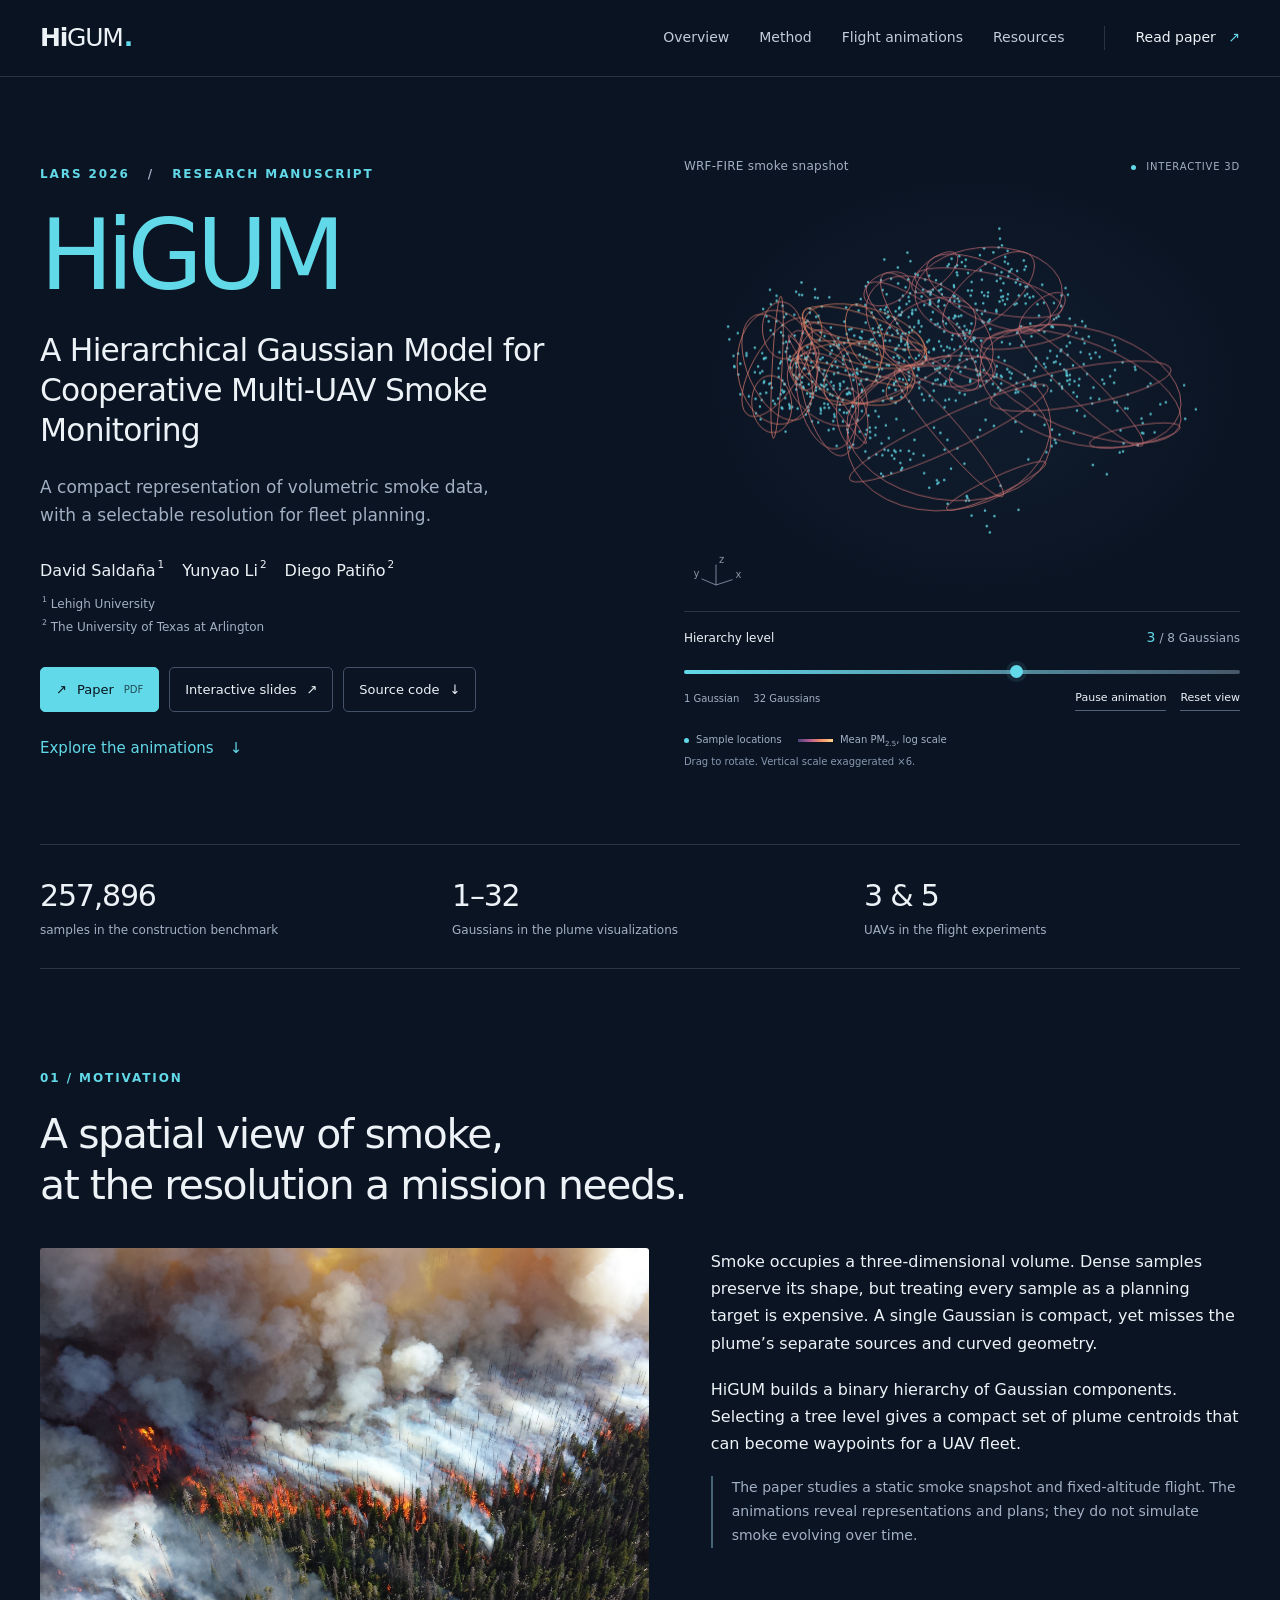
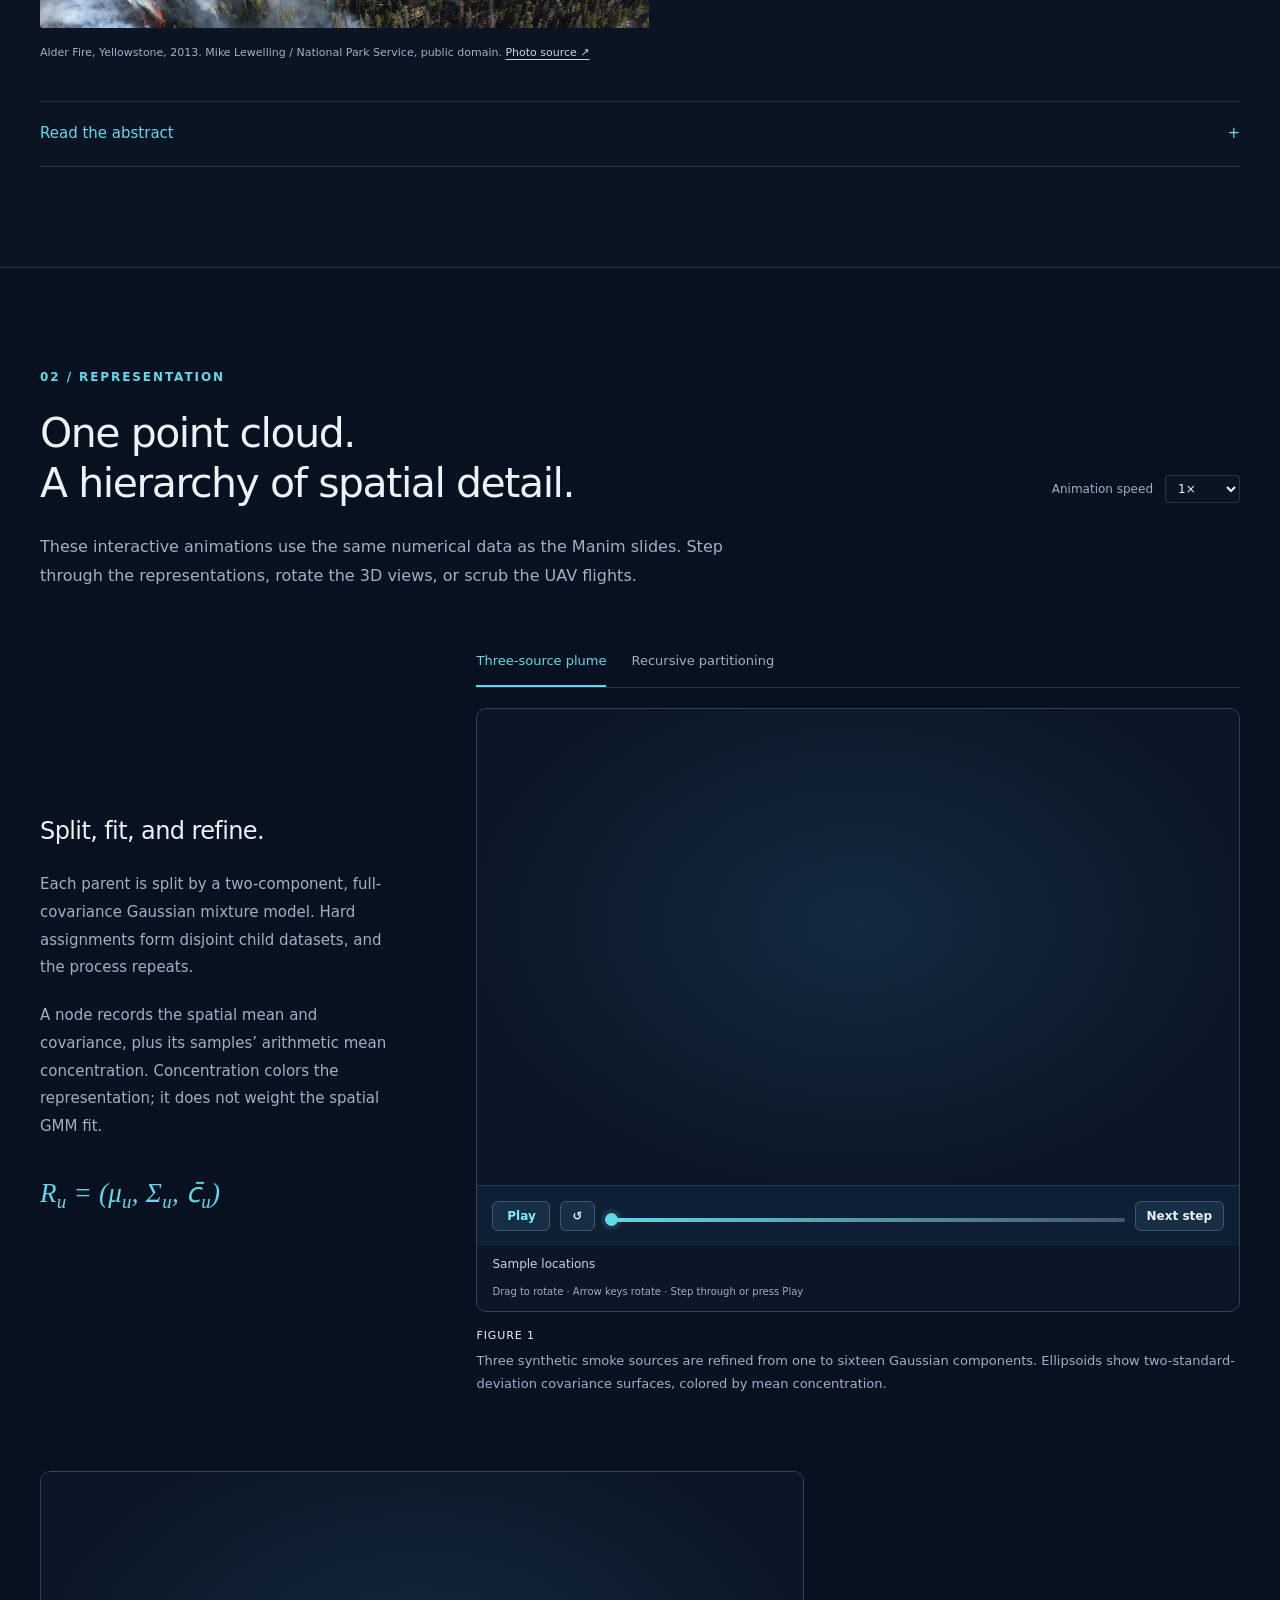
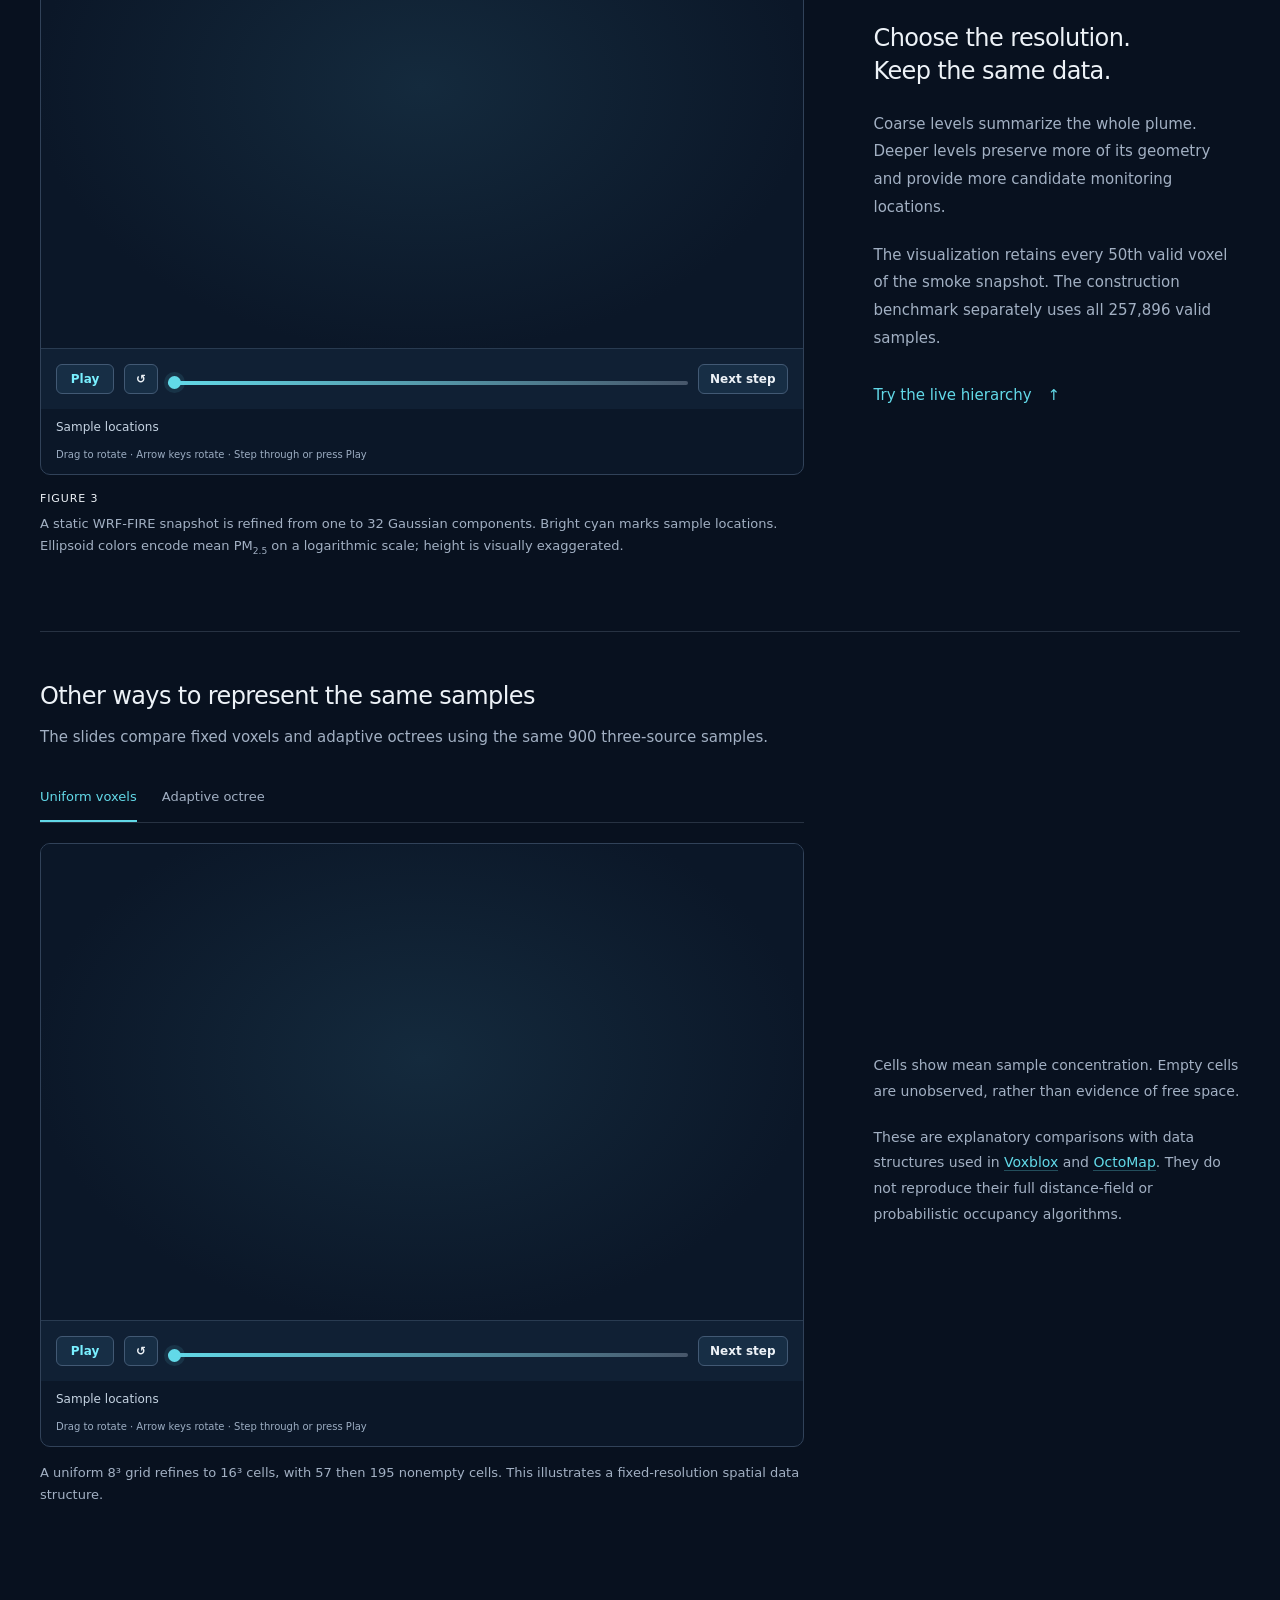
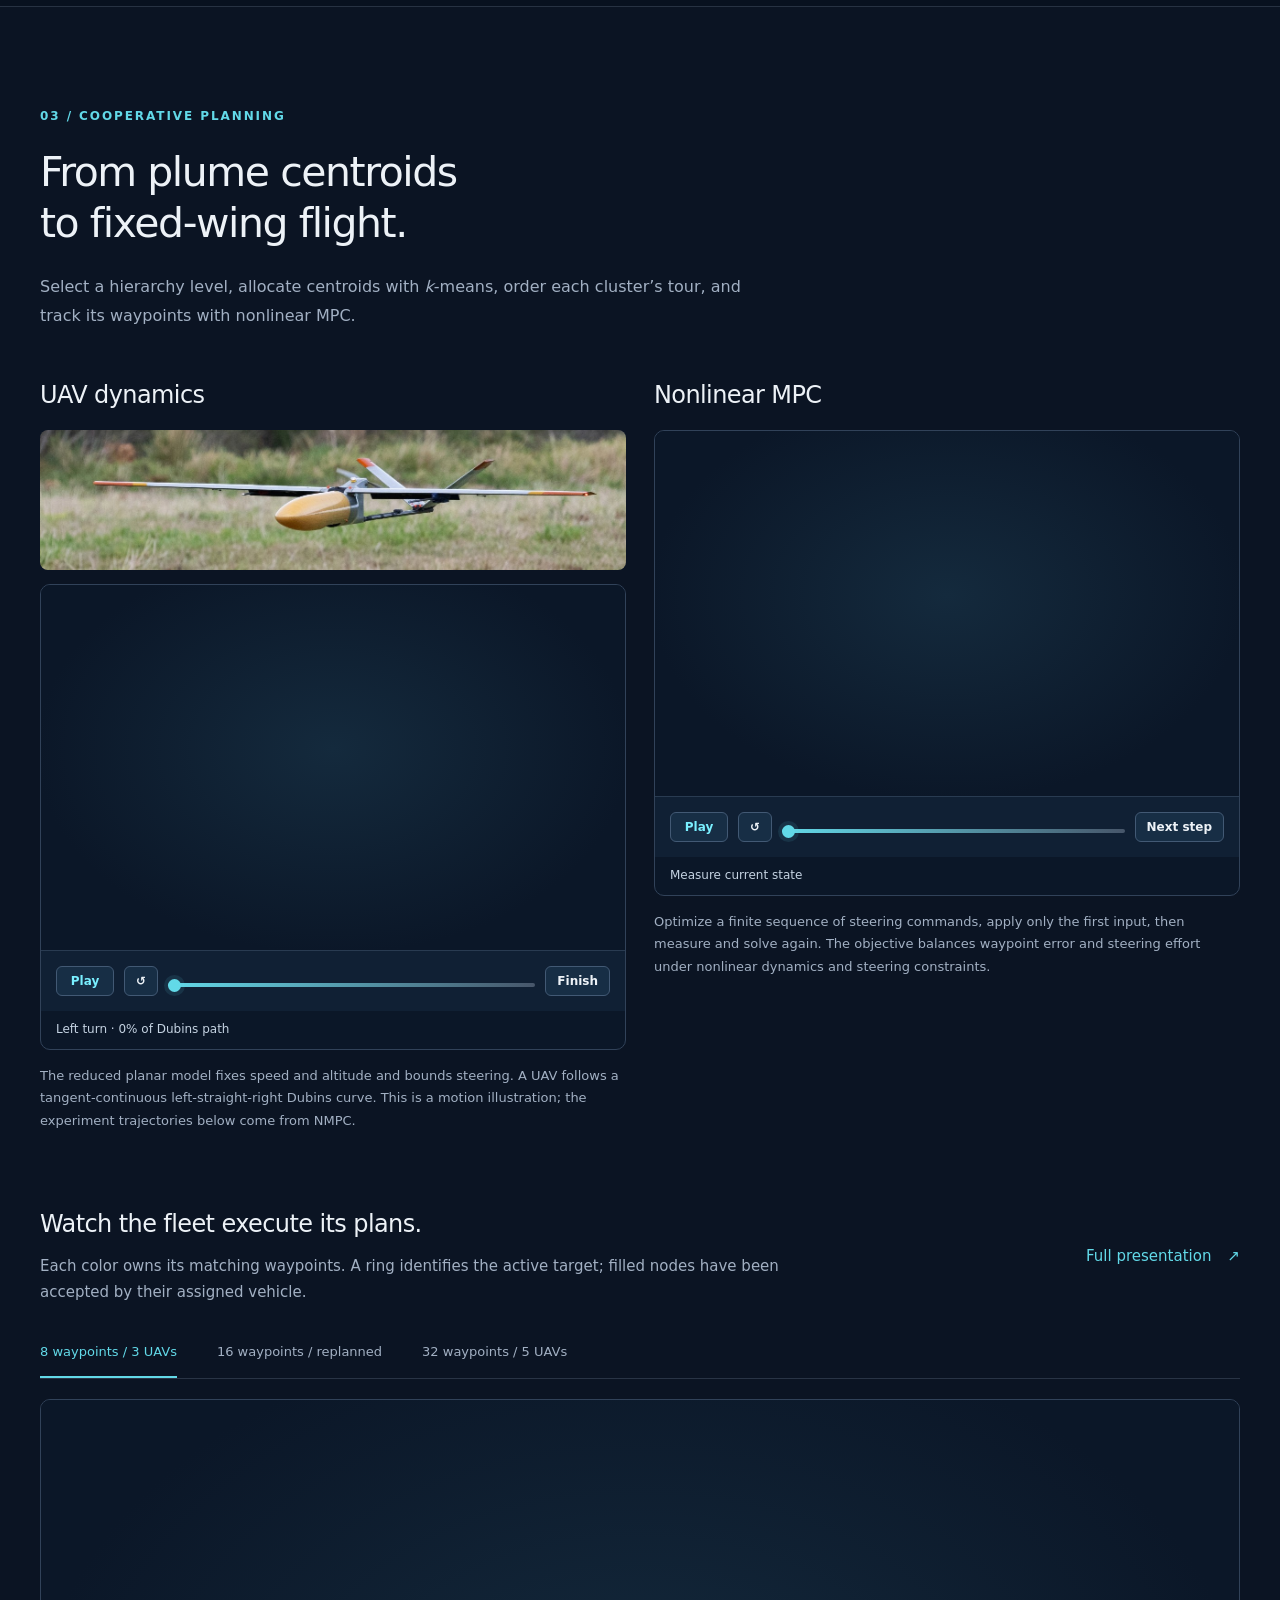
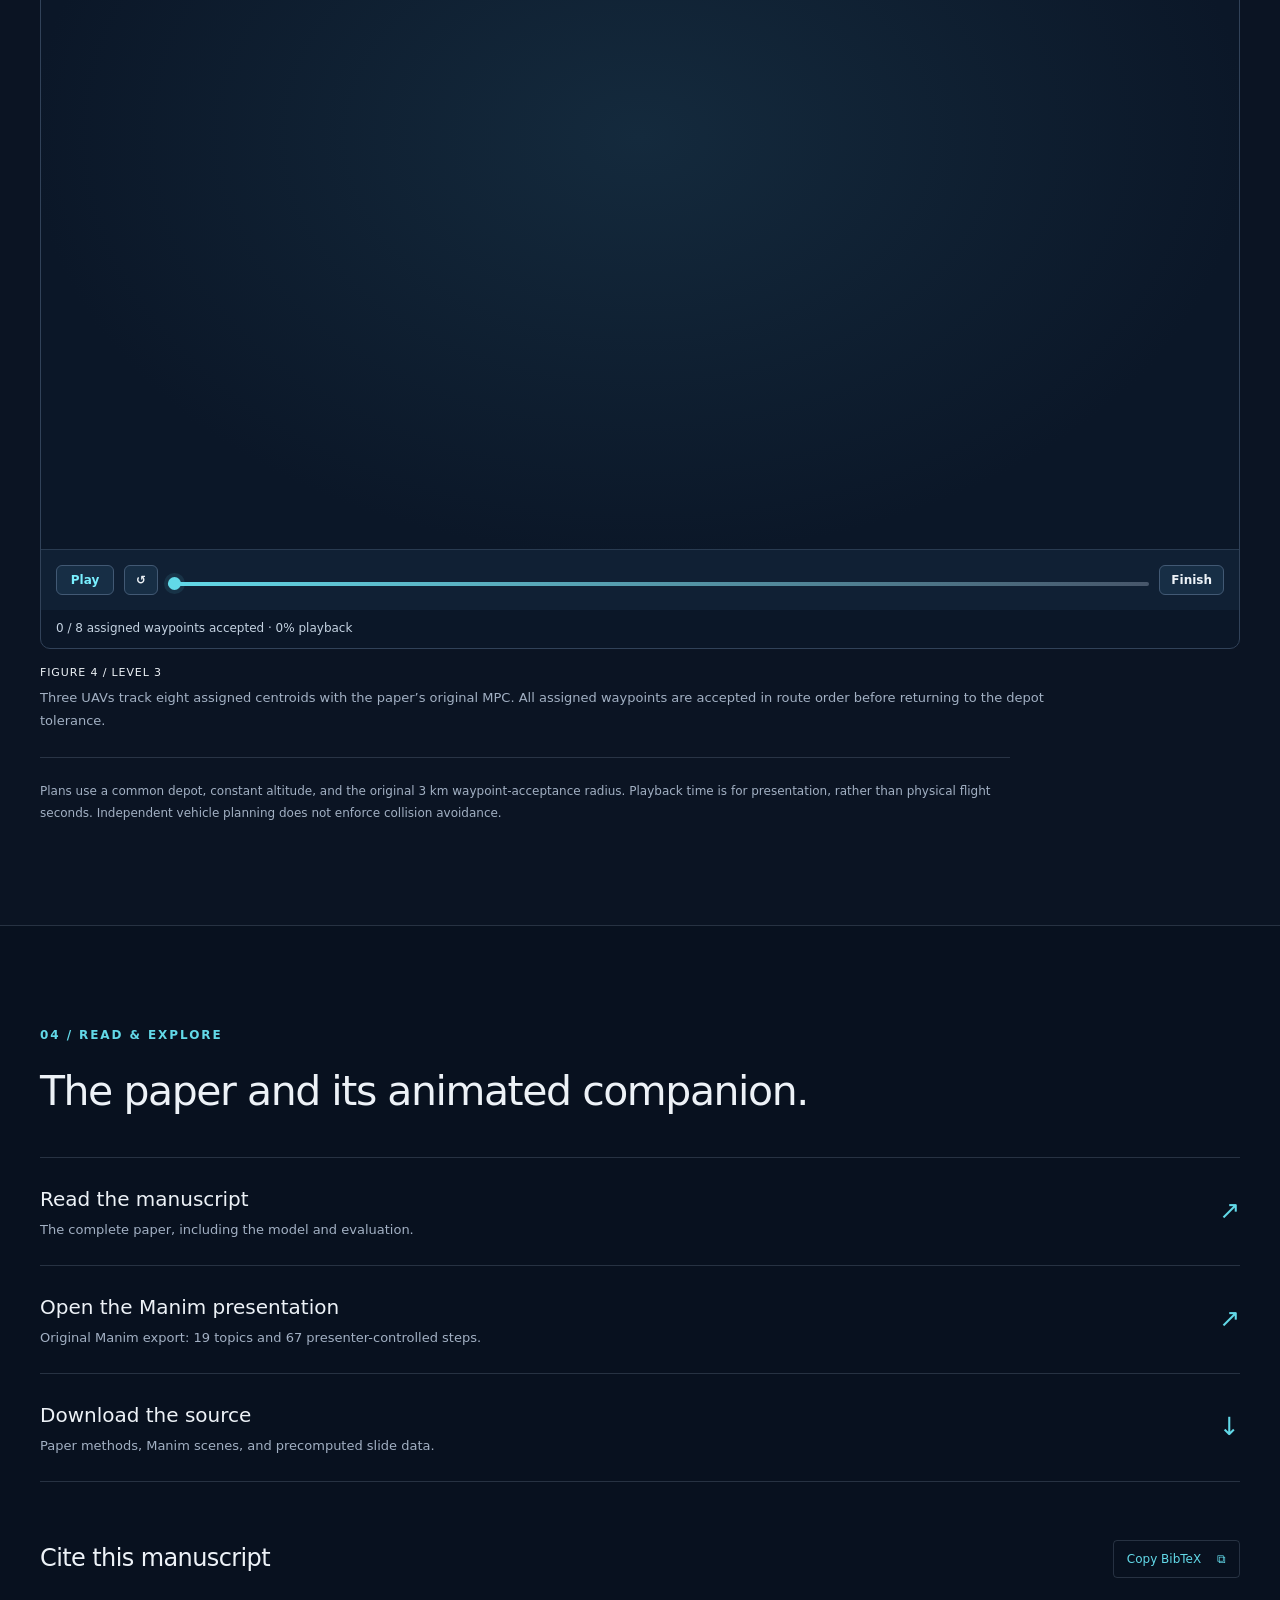
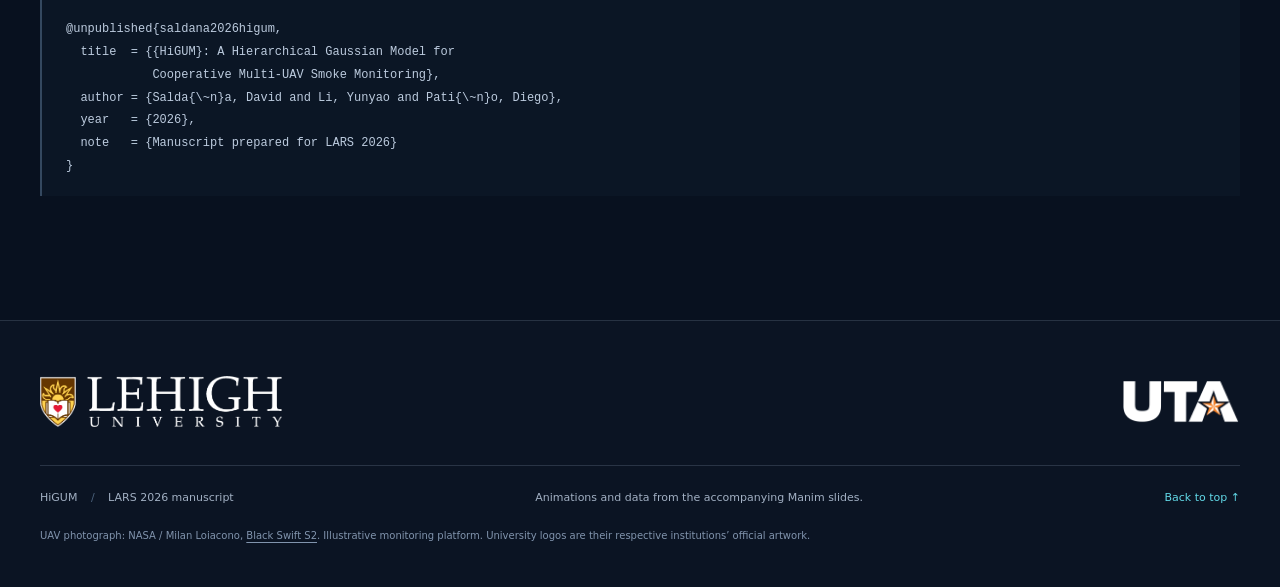
==== commit d707ac5c: "Replace featured videos with native interactive animations" ====
--- a/index.html
+++ b/index.html
@@ -12,9 +12,11 @@
   <meta property="og:image" content="https://dsaldana.github.io/HiGUM/assets/posters/wrf-hierarchy.jpg">
   <link rel="canonical" href="https://dsaldana.github.io/HiGUM/">
   <title>HiGUM | Hierarchical Gaussian Models for Smoke Monitoring</title>
-  <link rel="stylesheet" href="styles.css">
+  <link rel="stylesheet" href="styles.css?v=native1">
   <script defer src="assets/data/hierarchy.js"></script>
-  <script defer src="app.js"></script>
+  <script defer src="app.js?v=native1"></script>
+  <script defer src="assets/data/animations.js?v=native1"></script>
+  <script defer src="animations.js?v=native1"></script>
 </head>
 <body>
   <a class="skip-link" href="#main">Skip to content</a>
@@ -76,27 +78,27 @@
 
     <section class="section method-section" id="method" aria-labelledby="method-title">
       <div class="wrap">
-        <div class="section-heading"><div><p class="eyebrow">02 / Representation</p><h2 id="method-title">One point cloud.<br>A hierarchy of spatial detail.</h2></div><label class="speed-control" for="animation-speed">Video speed <select id="animation-speed"><option value="0.5">0.5×</option><option value="0.75">0.75×</option><option value="1" selected>1×</option><option value="1.25">1.25×</option></select></label></div>
-        <p class="section-lead">The animations below come directly from the Manim presentation. Play any clip, scrub its timeline, or open it full screen.</p>
+        <div class="section-heading"><div><p class="eyebrow">02 / Representation</p><h2 id="method-title">One point cloud.<br>A hierarchy of spatial detail.</h2></div><label class="speed-control" for="animation-speed">Animation speed <select id="animation-speed"><option value="0.5">0.5×</option><option value="0.75">0.75×</option><option value="1" selected>1×</option><option value="1.25">1.25×</option></select></label></div>
+        <p class="section-lead">These interactive animations use the same numerical data as the Manim slides. Step through the representations, rotate the 3D views, or scrub the UAV flights.</p>
         <div class="method-layout">
           <div class="method-copy"><h3>Split, fit, and refine.</h3><p>Each parent is split by a two-component, full-covariance Gaussian mixture model. Hard assignments form disjoint child datasets, and the process repeats.</p><p>A node records the spatial mean and covariance, plus its samples’ arithmetic mean concentration. Concentration colors the representation; it does not weight the spatial GMM fit.</p><div class="node-formula" aria-label="A node stores its mean, covariance and mean concentration">R<sub>u</sub> = (μ<sub>u</sub>, Σ<sub>u</sub>, c̄<sub>u</sub>)</div></div>
           <div class="animation-group" data-tabs>
             <div class="tabs" role="tablist" aria-label="Synthetic plume animations"><button id="tab-sources" type="button" role="tab" aria-selected="true" aria-controls="panel-sources">Three-source plume</button><button id="tab-binary" type="button" role="tab" aria-selected="false" aria-controls="panel-binary" tabindex="-1">Recursive partitioning</button></div>
-            <figure id="panel-sources" role="tabpanel" aria-labelledby="tab-sources"><video controls playsinline preload="none" poster="assets/posters/three-sources.jpg" aria-describedby="caption-sources"><source src="assets/media/three-sources.mp4" type="video/mp4"><a href="assets/media/three-sources.mp4">Download animation</a></video><figcaption id="caption-sources"><span class="figure-label">Figure 1</span> Three synthetic smoke sources become one, four, and sixteen Gaussian components. Ellipsoids show two-standard-deviation covariance surfaces, colored by mean concentration.</figcaption></figure>
-            <figure id="panel-binary" role="tabpanel" aria-labelledby="tab-binary" hidden><video controls playsinline preload="none" poster="assets/posters/binary-hierarchy.jpg" aria-describedby="caption-binary"><source src="assets/media/binary-hierarchy.mp4" type="video/mp4"><a href="assets/media/binary-hierarchy.mp4">Download animation</a></video><figcaption id="caption-binary"><span class="figure-label">Figure 2</span> A curved point cloud is recursively partitioned into two, four, and eight components. Colors distinguish the subsets in this demonstration.</figcaption></figure>
+            <figure id="panel-sources" role="tabpanel" aria-labelledby="tab-sources"><div class="native-animation" data-animation="sources" data-label="Three-source Gaussian hierarchy"><p>Enable JavaScript to explore this animation.</p></div><figcaption id="caption-sources"><span class="figure-label">Figure 1</span> Three synthetic smoke sources are refined from one to sixteen Gaussian components. Ellipsoids show two-standard-deviation covariance surfaces, colored by mean concentration.</figcaption></figure>
+            <figure id="panel-binary" role="tabpanel" aria-labelledby="tab-binary" hidden><div class="native-animation" data-animation="binary" data-label="Recursive Gaussian partitioning"><p>Enable JavaScript to explore this animation.</p></div><figcaption id="caption-binary"><span class="figure-label">Figure 2</span> A curved point cloud is recursively partitioned into two, four, and eight components. Colors distinguish the subsets in this demonstration.</figcaption></figure>
           </div>
         </div>
 
         <div class="wrf-layout">
-          <figure><video controls playsinline preload="none" poster="assets/posters/wrf-hierarchy.jpg" aria-describedby="caption-wrf"><source src="assets/media/wrf-hierarchy.mp4" type="video/mp4"><a href="assets/media/wrf-hierarchy.mp4">Download animation</a></video><figcaption id="caption-wrf"><span class="figure-label">Figure 3</span> A static WRF-FIRE snapshot is refined from one to 32 Gaussian components. Bright cyan marks sample locations. Ellipsoid colors encode mean PM<sub>2.5</sub> on a logarithmic scale; height is visually exaggerated.</figcaption></figure>
+          <figure><div class="native-animation" data-animation="wrf" data-label="WRF-FIRE Gaussian hierarchy"><p>Enable JavaScript to explore this animation.</p></div><figcaption id="caption-wrf"><span class="figure-label">Figure 3</span> A static WRF-FIRE snapshot is refined from one to 32 Gaussian components. Bright cyan marks sample locations. Ellipsoid colors encode mean PM<sub>2.5</sub> on a logarithmic scale; height is visually exaggerated.</figcaption></figure>
           <div class="method-copy"><h3>Choose the resolution.<br>Keep the same data.</h3><p>Coarse levels summarize the whole plume. Deeper levels preserve more of its geometry and provide more candidate monitoring locations.</p><p>The visualization retains every 50th valid voxel of the smoke snapshot. The construction benchmark separately uses all 257,896 valid samples.</p><a class="text-link" href="#top">Try the live hierarchy <span aria-hidden="true">↑</span></a></div>
         </div>
 
         <div class="related-heading"><h3>Other ways to represent the same samples</h3><p>The slides compare fixed voxels and adaptive octrees using the same 900 three-source samples.</p></div>
         <div class="related-layout"><div class="animation-group" data-tabs>
           <div class="tabs" role="tablist" aria-label="Spatial representation comparisons"><button id="tab-voxels" type="button" role="tab" aria-selected="true" aria-controls="panel-voxels">Uniform voxels</button><button id="tab-octree" type="button" role="tab" aria-selected="false" aria-controls="panel-octree" tabindex="-1">Adaptive octree</button></div>
-          <figure id="panel-voxels" role="tabpanel" aria-labelledby="tab-voxels"><video controls playsinline preload="none" poster="assets/posters/voxels.jpg" aria-describedby="caption-voxels"><source src="assets/media/voxels.mp4" type="video/mp4"><a href="assets/media/voxels.mp4">Download animation</a></video><figcaption id="caption-voxels">A uniform 8³ grid refines to 16³ cells, with 57 then 195 nonempty cells. This illustrates a fixed-resolution spatial data structure.</figcaption></figure>
-          <figure id="panel-octree" role="tabpanel" aria-labelledby="tab-octree" hidden><video controls playsinline preload="none" poster="assets/posters/octree.jpg" aria-describedby="caption-octree"><source src="assets/media/octree.mp4" type="video/mp4"><a href="assets/media/octree.mp4">Download animation</a></video><figcaption id="caption-octree">Eight-way subdivision retains coarse leaves in sparse regions and refines denser regions, finishing with 122 nonempty leaves at depths 1–4.</figcaption></figure>
+          <figure id="panel-voxels" role="tabpanel" aria-labelledby="tab-voxels"><div class="native-animation" data-animation="voxels" data-label="Uniform voxel refinement"><p>Enable JavaScript to explore this animation.</p></div><figcaption id="caption-voxels">A uniform 8³ grid refines to 16³ cells, with 57 then 195 nonempty cells. This illustrates a fixed-resolution spatial data structure.</figcaption></figure>
+          <figure id="panel-octree" role="tabpanel" aria-labelledby="tab-octree" hidden><div class="native-animation" data-animation="octree" data-label="Adaptive octree refinement"><p>Enable JavaScript to explore this animation.</p></div><figcaption id="caption-octree">Eight-way subdivision retains coarse leaves in sparse regions and refines denser regions, finishing with 122 nonempty leaves at depths 1–4.</figcaption></figure>
         </div><aside class="related-note"><p>Cells show mean sample concentration. Empty cells are unobserved, rather than evidence of free space.</p><p>These are explanatory comparisons with data structures used in <a href="https://voxblox.readthedocs.io/en/latest/" target="_blank" rel="noopener">Voxblox</a> and <a href="https://octomap.github.io/" target="_blank" rel="noopener">OctoMap</a>. They do not reproduce their full distance-field or probabilistic occupancy algorithms.</p></aside></div>
       </div>
     </section>
@@ -104,23 +106,23 @@
     <section class="section wrap" id="flight" aria-labelledby="flight-title">
       <div class="section-intro"><p class="eyebrow">03 / Cooperative planning</p><h2 id="flight-title">From plume centroids<br>to fixed-wing flight.</h2><p class="section-lead">Select a hierarchy level, allocate centroids with <i>k</i>-means, order each cluster’s tour, and track its waypoints with nonlinear MPC.</p></div>
       <div class="control-grid">
-        <figure><h3>UAV dynamics</h3><video controls playsinline preload="none" poster="assets/posters/uav-dynamics.jpg" aria-describedby="caption-dynamics"><source src="assets/media/uav-dynamics.mp4" type="video/mp4"><a href="assets/media/uav-dynamics.mp4">Download animation</a></video><figcaption id="caption-dynamics">The reduced planar model fixes speed and altitude and bounds steering. A UAV follows a tangent-continuous left-straight-right Dubins curve. This is a motion illustration; the experiment trajectories below come from NMPC.</figcaption></figure>
-        <figure><h3>Nonlinear MPC</h3><video controls playsinline preload="none" poster="assets/posters/nmpc.jpg" aria-describedby="caption-nmpc"><source src="assets/media/nmpc.mp4" type="video/mp4"><a href="assets/media/nmpc.mp4">Download animation</a></video><figcaption id="caption-nmpc">Optimize a finite sequence of steering commands, apply only the first input, then measure and solve again. The objective balances waypoint error and steering effort under nonlinear dynamics and steering constraints.</figcaption></figure>
+        <figure><h3>UAV dynamics</h3><img class="monitoring-uav" src="assets/images/monitoring_uav.jpg" alt="NASA Black Swift S2 fixed-wing UAV for aerial monitoring" loading="lazy" width="1280" height="413"><div class="native-animation" data-animation="dynamics" data-label="Fixed-wing UAV Dubins motion"><p>Enable JavaScript to explore this animation.</p></div><figcaption id="caption-dynamics">The reduced planar model fixes speed and altitude and bounds steering. A UAV follows a tangent-continuous left-straight-right Dubins curve. This is a motion illustration; the experiment trajectories below come from NMPC.</figcaption></figure>
+        <figure><h3>Nonlinear MPC</h3><div class="native-animation" data-animation="nmpc" data-label="Nonlinear MPC feedback loop"><p>Enable JavaScript to explore this animation.</p></div><figcaption id="caption-nmpc">Optimize a finite sequence of steering commands, apply only the first input, then measure and solve again. The objective balances waypoint error and steering effort under nonlinear dynamics and steering constraints.</figcaption></figure>
       </div>
 
       <div class="fleet-heading"><div><h3>Watch the fleet execute its plans.</h3><p>Each color owns its matching waypoints. A ring identifies the active target; filled nodes have been accepted by their assigned vehicle.</p></div><a class="text-link" href="slides.html" target="_blank" rel="noopener">Full presentation <span aria-hidden="true">↗</span></a></div>
       <div class="animation-group fleet-player" data-tabs>
         <div class="tabs" role="tablist" aria-label="UAV fleet cases"><button id="tab-fleet3" type="button" role="tab" aria-selected="true" aria-controls="panel-fleet3">8 waypoints / 3 UAVs</button><button id="tab-fleet4" type="button" role="tab" aria-selected="false" aria-controls="panel-fleet4" tabindex="-1">16 waypoints / replanned</button><button id="tab-fleet5" type="button" role="tab" aria-selected="false" aria-controls="panel-fleet5" tabindex="-1">32 waypoints / 5 UAVs</button></div>
-        <figure id="panel-fleet3" role="tabpanel" aria-labelledby="tab-fleet3"><video controls playsinline preload="none" poster="assets/posters/fleet-level3.jpg" aria-describedby="caption-fleet3"><source src="assets/media/fleet-level3.mp4" type="video/mp4"><a href="assets/media/fleet-level3.mp4">Download animation</a></video><figcaption id="caption-fleet3"><span class="figure-label">Figure 4 / Level 3</span> Three UAVs track eight assigned centroids with the paper’s original MPC. All assigned waypoints are accepted in route order before returning to the depot tolerance.</figcaption></figure>
-        <figure id="panel-fleet4" role="tabpanel" aria-labelledby="tab-fleet4" hidden><video controls playsinline preload="none" poster="assets/posters/fleet-level4.jpg" aria-describedby="caption-fleet4"><source src="assets/media/fleet-level4.mp4" type="video/mp4"><a href="assets/media/fleet-level4.mp4">Download animation</a></video><figcaption id="caption-fleet4"><span class="figure-label demo-label">Presentation demonstration / Level 4</span> A separately replanned, route-aware NMPC example with three UAVs and a 20-step horizon. It retains the assigned waypoint order and vehicle limits, totaling approximately 96 km versus the original 143 km. This is a presentation control experiment, not a replacement for the paper’s original result.</figcaption></figure>
-        <figure id="panel-fleet5" role="tabpanel" aria-labelledby="tab-fleet5" hidden><video controls playsinline preload="none" poster="assets/posters/fleet-level5.jpg" aria-describedby="caption-fleet5"><source src="assets/media/fleet-level5.mp4" type="video/mp4"><a href="assets/media/fleet-level5.mp4">Download animation</a></video><figcaption id="caption-fleet5"><span class="figure-label">Figure 4 / Level 5</span> Five UAVs track 32 assigned centroids using the paper’s original MPC. Finer representation supplies a larger set of monitoring waypoints.</figcaption></figure>
+        <figure id="panel-fleet3" role="tabpanel" aria-labelledby="tab-fleet3"><div class="native-animation" data-animation="fleet3" data-label="Eight waypoints with three UAVs"><p>Enable JavaScript to explore this animation.</p></div><figcaption id="caption-fleet3"><span class="figure-label">Figure 4 / Level 3</span> Three UAVs track eight assigned centroids with the paper’s original MPC. All assigned waypoints are accepted in route order before returning to the depot tolerance.</figcaption></figure>
+        <figure id="panel-fleet4" role="tabpanel" aria-labelledby="tab-fleet4" hidden><div class="native-animation" data-animation="fleet4" data-label="Replanned sixteen-waypoint fleet"><p>Enable JavaScript to explore this animation.</p></div><figcaption id="caption-fleet4"><span class="figure-label demo-label">Presentation demonstration / Level 4</span> A separately replanned, route-aware NMPC example with three UAVs and a 20-step horizon. It retains the assigned waypoint order and vehicle limits, totaling approximately 96 km versus the original 143 km. This is a presentation control experiment, not a replacement for the paper’s original result.</figcaption></figure>
+        <figure id="panel-fleet5" role="tabpanel" aria-labelledby="tab-fleet5" hidden><div class="native-animation" data-animation="fleet5" data-label="Thirty-two waypoints with five UAVs"><p>Enable JavaScript to explore this animation.</p></div><figcaption id="caption-fleet5"><span class="figure-label">Figure 4 / Level 5</span> Five UAVs track 32 assigned centroids using the paper’s original MPC. Finer representation supplies a larger set of monitoring waypoints.</figcaption></figure>
       </div>
       <p class="fleet-scope">Plans use a common depot, constant altitude, and the original 3 km waypoint-acceptance radius. Playback time is for presentation, rather than physical flight seconds. Independent vehicle planning does not enforce collision avoidance.</p>
     </section>
 
     <section class="section resources-section" id="resources" aria-labelledby="resources-title"><div class="wrap">
       <div class="section-intro"><p class="eyebrow">04 / Read &amp; explore</p><h2 id="resources-title">The paper and its animated companion.</h2></div>
-      <div class="resource-list"><a href="assets/paper.pdf" target="_blank" rel="noopener"><span><strong>Read the manuscript</strong><small>The complete paper, including the model and evaluation.</small></span><span aria-hidden="true">↗</span></a><a href="slides.html" target="_blank" rel="noopener"><span><strong>Open the interactive slides</strong><small>19 topics and 67 presenter-controlled animation steps.</small></span><span aria-hidden="true">↗</span></a><a href="assets/higum-source.zip" download><span><strong>Download the source</strong><small>Paper methods, Manim scenes, and precomputed slide data.</small></span><span aria-hidden="true">↓</span></a></div>
+      <div class="resource-list"><a href="assets/paper.pdf" target="_blank" rel="noopener"><span><strong>Read the manuscript</strong><small>The complete paper, including the model and evaluation.</small></span><span aria-hidden="true">↗</span></a><a href="slides.html" target="_blank" rel="noopener"><span><strong>Open the Manim presentation</strong><small>Original Manim export: 19 topics and 67 presenter-controlled steps.</small></span><span aria-hidden="true">↗</span></a><a href="assets/higum-source.zip" download><span><strong>Download the source</strong><small>Paper methods, Manim scenes, and precomputed slide data.</small></span><span aria-hidden="true">↓</span></a></div>
       <div class="citation"><div class="citation-heading"><h3>Cite this manuscript</h3><button type="button" id="copy-citation">Copy BibTeX <span aria-hidden="true">⧉</span></button></div><pre><code id="bibtex">@unpublished{saldana2026higum,
   title  = {{HiGUM}: A Hierarchical Gaussian Model for
             Cooperative Multi-UAV Smoke Monitoring},
--- a/styles.css
+++ b/styles.css
@@ -5,3 +5,5 @@
 @media(max-width:800px){.hero{grid-template-columns:1fr;gap:45px;padding-top:55px;padding-bottom:45px}.hero-copy{max-width:620px}.project-name{font-size:100px}.paper-title{font-size:33px}.hero-summary{max-width:560px;font-size:17px}.authors{font-size:16px}.affiliations{font-size:12px;flex-direction:row;flex-wrap:wrap;gap:4px 20px}.hero-viewer{max-width:650px;width:100%;margin:auto}.viewer-stage{min-height:380px;aspect-ratio:1.7}.viewer-topline{font-size:12px}.hero-viewer figcaption{font-size:11px}.facts{gap:22px}.facts strong{font-size:27px}.facts span{font-size:11px}.section{padding-block:75px}.overview-grid{grid-template-columns:1fr;gap:26px}.forest-figure img{aspect-ratio:16/8}.overview-copy{display:grid;grid-template-columns:1fr 1fr;gap:0 30px}.overview-copy p{font-size:15px}.overview-copy .scope-note{grid-column:1/-1;margin:5px 0 0}.method-layout,.wrf-layout,.related-layout{grid-template-columns:1fr;gap:22px}.method-copy{max-width:650px}.method-copy h3{margin-bottom:14px}.method-copy p{font-size:15px}.node-formula{font-size:24px;margin-bottom:6px}.wrf-layout{margin-top:55px}.wrf-layout .method-copy{grid-row:1}.related-layout{margin-top:15px}.related-note{display:grid;grid-template-columns:1fr 1fr;gap:25px}.related-note p+p{margin-top:0}.related-heading{margin-top:48px;padding-top:34px}.control-grid{grid-template-columns:1fr;gap:38px}.control-grid figcaption{font-size:14px}.fleet-heading{flex-direction:column;align-items:start;gap:15px;margin-top:55px}.fleet-player .tabs{gap:25px}.footer-bottom{flex-wrap:wrap}.site-header nav{font-size:12px;gap:18px}.nav-paper{display:none}.nav-wrap{gap:20px}.citation pre{font-size:11px}}
 @media(max-width:560px){.wrap,.nav-wrap{width:calc(100% - 40px)}.nav-wrap{min-height:65px;flex-wrap:wrap;gap:0;position:relative}.brand{font-size:23px}.menu-toggle{display:flex;align-items:center;gap:10px;margin-left:auto;border:0;padding:9px 0;background:none;color:var(--ink);font-size:12px}.menu-toggle span{font-size:17px}.site-header nav{display:none;width:100%;flex-direction:column;gap:0;margin:10px 0 18px;border-top:1px solid var(--line)}.site-header nav.is-open{display:flex}.site-header nav a{font-size:14px;padding:12px 0;border-bottom:1px solid var(--line)}.hero{padding-top:42px;gap:38px}.eyebrow{font-size:10px;margin-bottom:20px;letter-spacing:.13em}.eyebrow span{margin-inline:8px}.project-name{font-size:84px;margin-bottom:21px}.paper-title{font-size:27px;line-height:1.3}.hero-summary{font-size:15px;line-height:1.8;margin-top:20px}.authors{font-size:14px;gap:4px 14px}.affiliations{display:block;font-size:11px;margin-top:9px}.affiliations>span{display:block}.resource-buttons{margin-top:24px;gap:8px}.button{min-height:42px;padding:9px 11px;font-size:11px;gap:7px}.button-hint{font-size:9px}.explore-link{font-size:13px;margin-top:22px}.viewer-topline{font-size:10px}.live-label{font-size:8px}.viewer-stage{min-height:285px;aspect-ratio:1.2}.hero-viewer figcaption{font-size:9px}.level-control{font-size:11px}.viewer-actions{font-size:9px;gap:9px}.viewer-actions button{font-size:10px}.facts{grid-template-columns:1fr;padding-block:22px;gap:14px}.facts p{flex-direction:row;align-items:center;gap:20px}.facts strong{font-size:26px;min-width:108px}.facts span{font-size:11px;max-width:175px}.section{padding-block:58px}h2{font-size:29px;line-height:1.27}h2 br{display:none}h3{font-size:23px}.section-intro{margin-bottom:28px}.overview-grid{gap:24px}.overview-copy{display:block}.overview-copy p{font-size:15px;line-height:1.8}.forest-figure img{aspect-ratio:16/10}.forest-figure figcaption{font-size:10px}.abstract{margin-top:28px}.abstract summary{font-size:14px}.abstract p{font-size:14px}.section-heading{display:block}.speed-control{margin-top:22px;justify-content:flex-start}.section-lead{font-size:14px;margin-top:20px}.method-layout{margin-top:30px}.method-copy p{font-size:14px}.tabs{gap:22px;margin-bottom:14px}.tabs button{font-size:11px;padding-block:10px}figcaption{font-size:12px}.figure-label{font-size:10px}.wrf-layout{margin-top:45px}.related-heading h3{font-size:22px}.related-heading p{font-size:14px}.related-note{display:block;font-size:13px}.related-note p+p{margin-top:16px}.control-grid{margin-top:30px}.control-grid h3{font-size:22px;margin-bottom:14px}.control-grid figcaption{font-size:12px}.fleet-heading h3{font-size:23px}.fleet-heading p{font-size:14px}.fleet-player .tabs{gap:22px}.fleet-scope{font-size:11px}.resource-list{margin-top:20px}.resource-list>a{padding:20px 0}.resource-list strong{font-size:17px}.resource-list small{font-size:12px;line-height:1.7;max-width:280px}.citation{margin-top:40px}.citation-heading{gap:12px}.citation-heading h3{font-size:19px}.citation-heading button{font-size:10px;padding:7px 9px;white-space:nowrap}.citation-heading button span{margin-left:4px}.citation pre{font-size:10px;line-height:1.9;padding:16px}.site-footer{padding-top:38px}.footer-top{gap:20px;padding-bottom:30px}.lehigh-logo{width:205px}.uta-logo{width:93px}.footer-bottom{font-size:10px;gap:10px 20px}.footer-bottom p:nth-child(2){order:3;flex-basis:100%}.asset-credit{font-size:9px}}
 @media(prefers-reduced-motion:reduce){html{scroll-behavior:auto}*,*::before,*::after{animation:none!important;transition:none!important}}
+/* Native geometry players */
+.native-animation{background:#0b1728;border:1px solid #314259;border-radius:10px;overflow:hidden;width:100%;color:#edf2f7}.native-animation canvas{display:block;width:100%;height:auto;aspect-ratio:16/10;background:radial-gradient(ellipse at 50% 45%,#142a3d 0%,#0b1728 72%);touch-action:pan-y;outline-offset:-4px}.native-animation[data-animation=sources] canvas,.native-animation[data-animation=binary] canvas,.native-animation[data-animation=wrf] canvas,.native-animation[data-animation=voxels] canvas,.native-animation[data-animation=octree] canvas{touch-action:none;cursor:grab}.native-animation canvas:active{cursor:grabbing}.native-toolbar{display:flex;align-items:center;gap:10px;padding:12px 15px;border-top:1px solid #293b51;background:#102034}.native-toolbar button{border:1px solid #425974;border-radius:6px;background:#172e45;color:#edf2f7;padding:7px 11px;font:600 12px system-ui;cursor:pointer;white-space:nowrap}.native-toolbar button:hover{background:#20435b;border-color:#62d9e8}.native-toolbar button:disabled{opacity:.4;cursor:default}.native-toolbar .native-play{color:#79efff;min-width:58px}.native-timeline{width:100%;min-width:50px;accent-color:#62d9e8}.native-status{font:12px/1.5 system-ui;color:#c5d3e2;padding:0 15px;margin:9px 0 11px;min-height:18px}.native-hint{font:10px/1.5 system-ui;color:#9cadc2;margin:0 15px 12px}.monitoring-uav{display:block;max-height:140px;width:100%;object-fit:cover;border-radius:8px;margin-bottom:14px}@media(max-width:500px){.native-toolbar{gap:6px;padding:10px}.native-toolbar button{padding:8px;font-size:11px}.native-animation canvas{aspect-ratio:1.25}.native-status{font-size:11px}.native-hint{font-size:10px}}
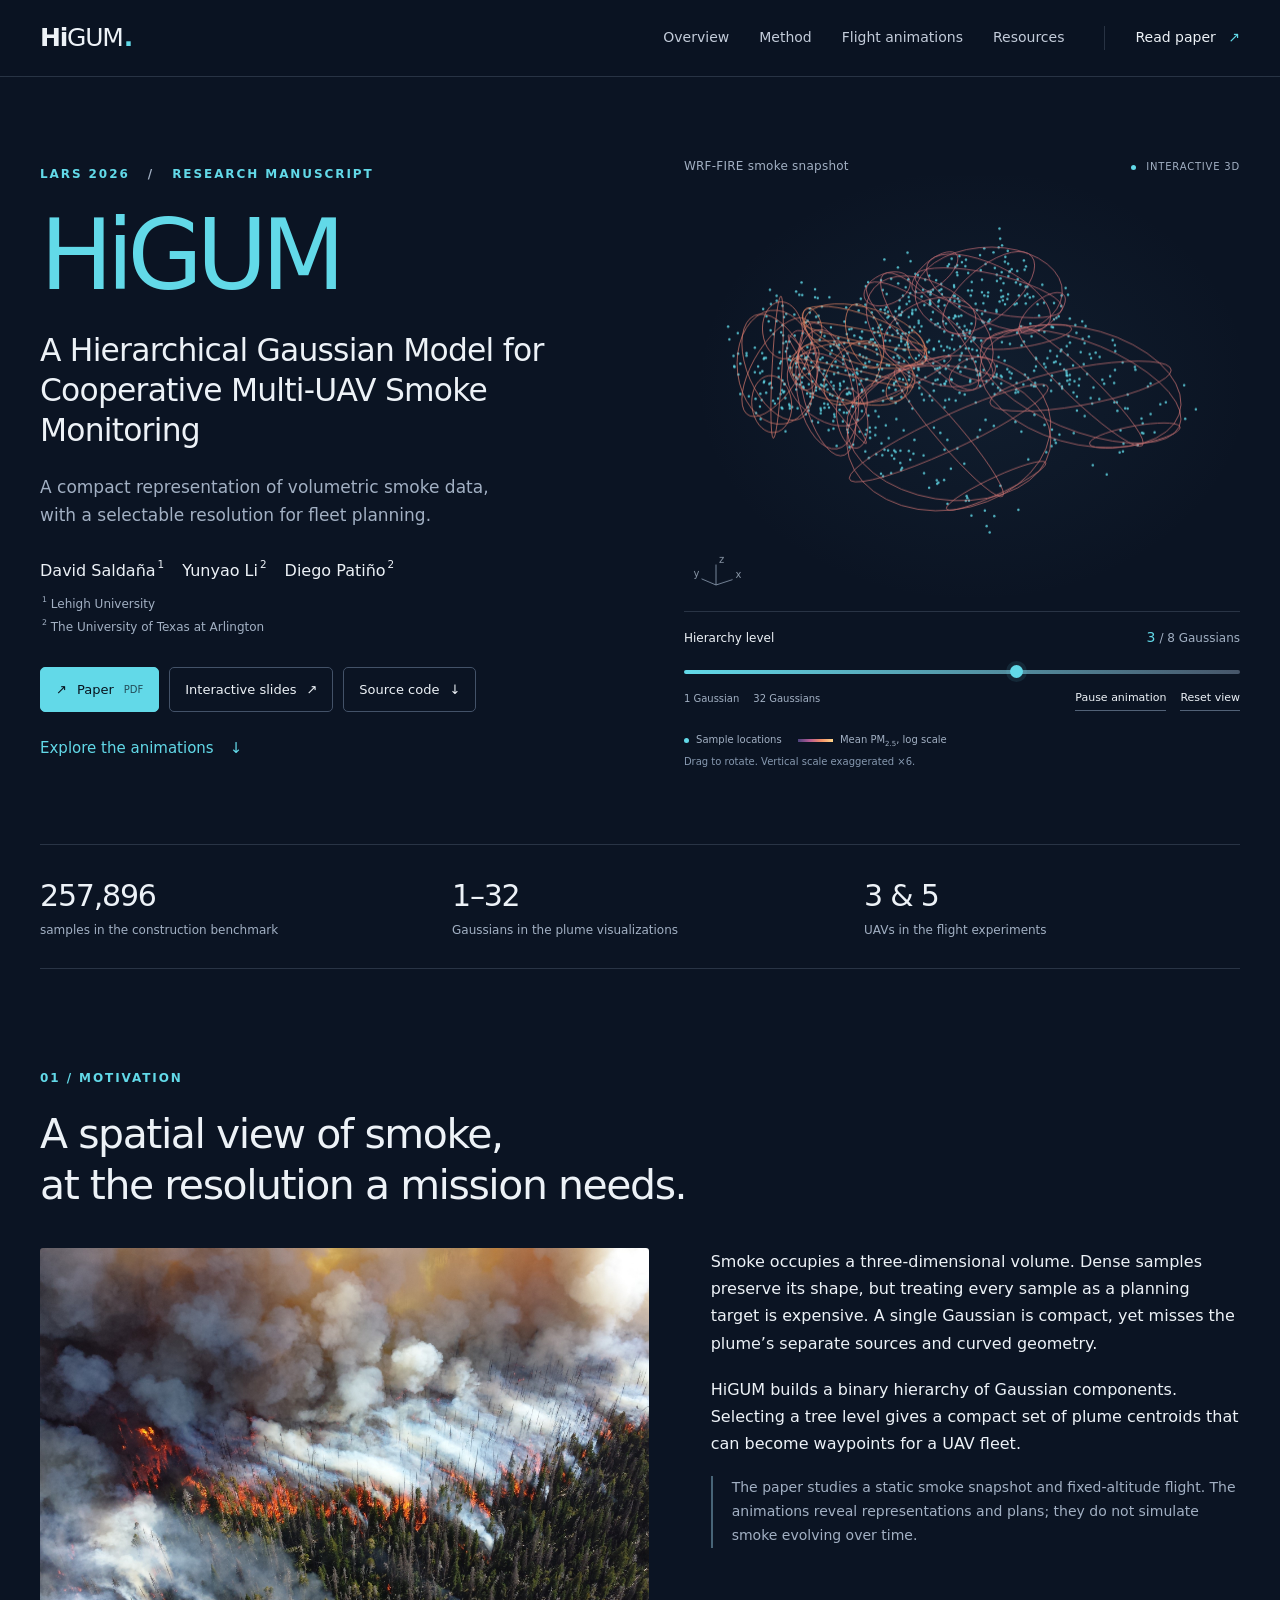
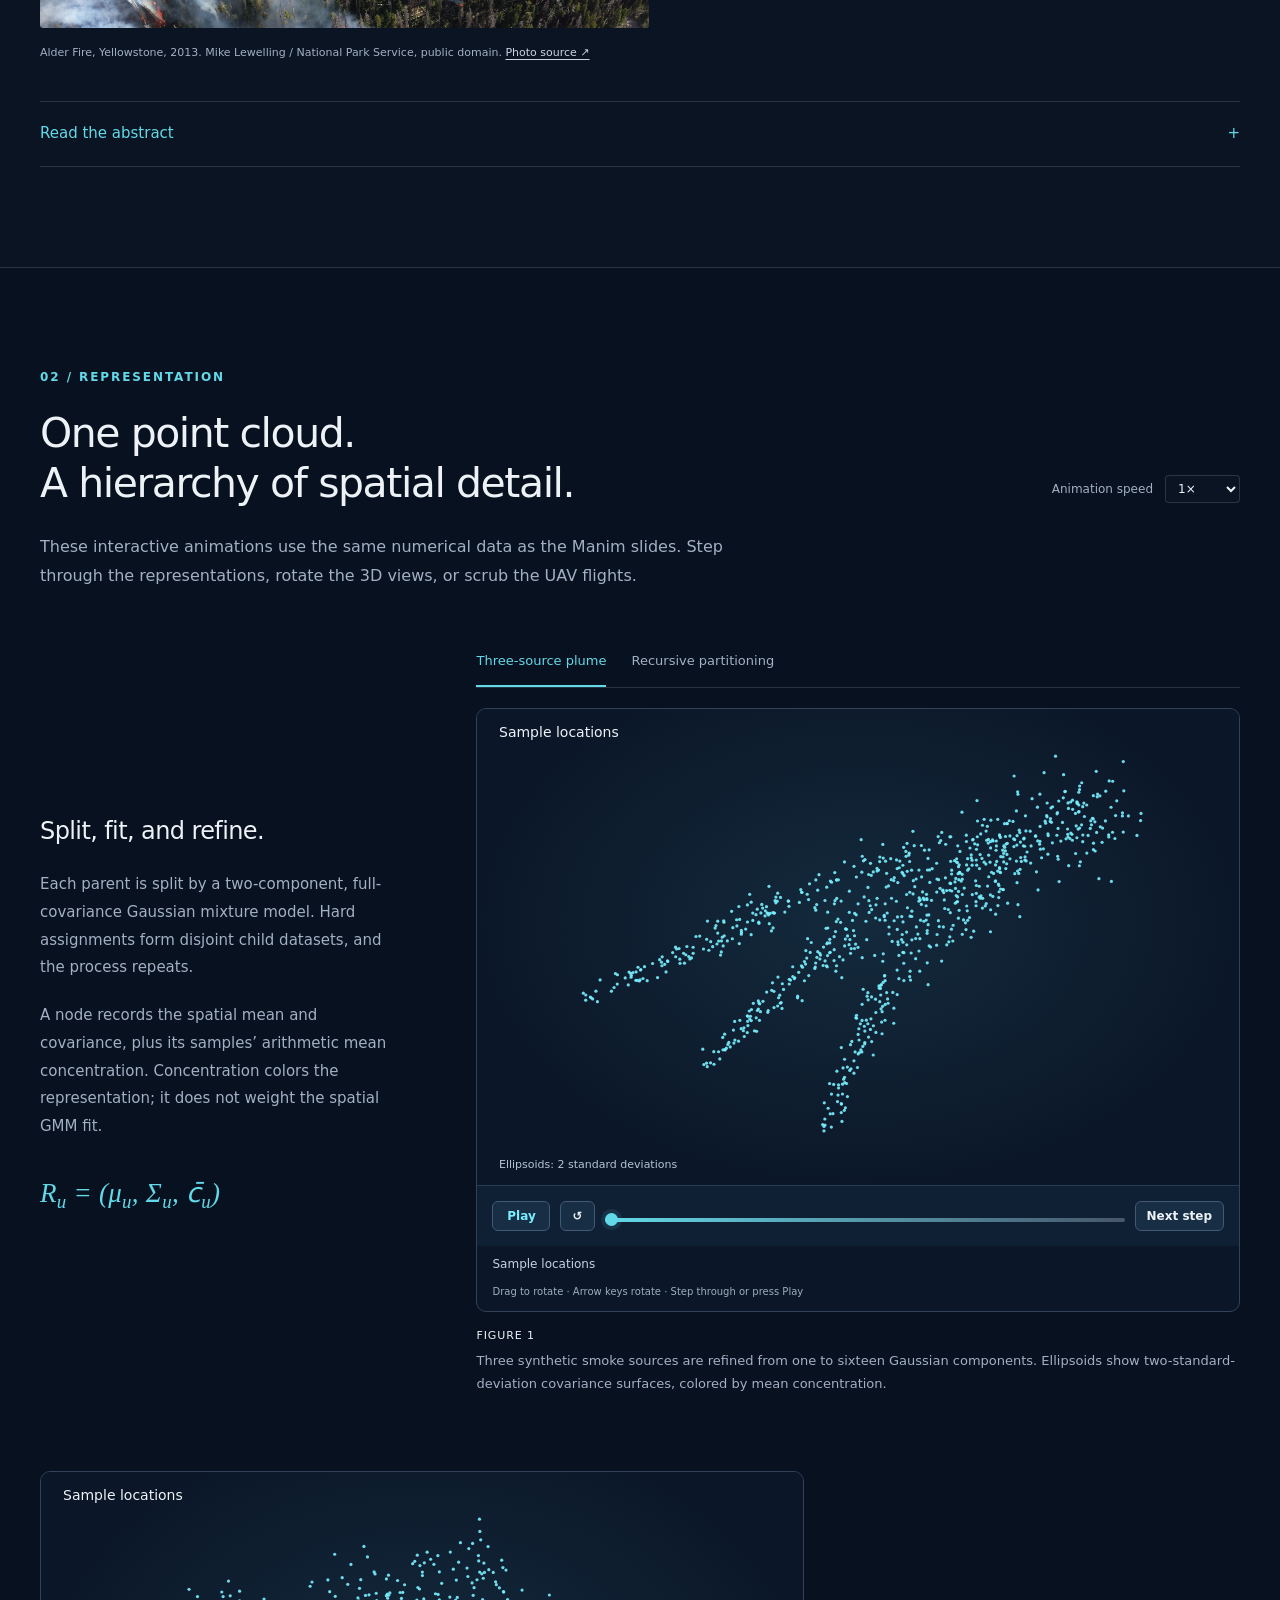
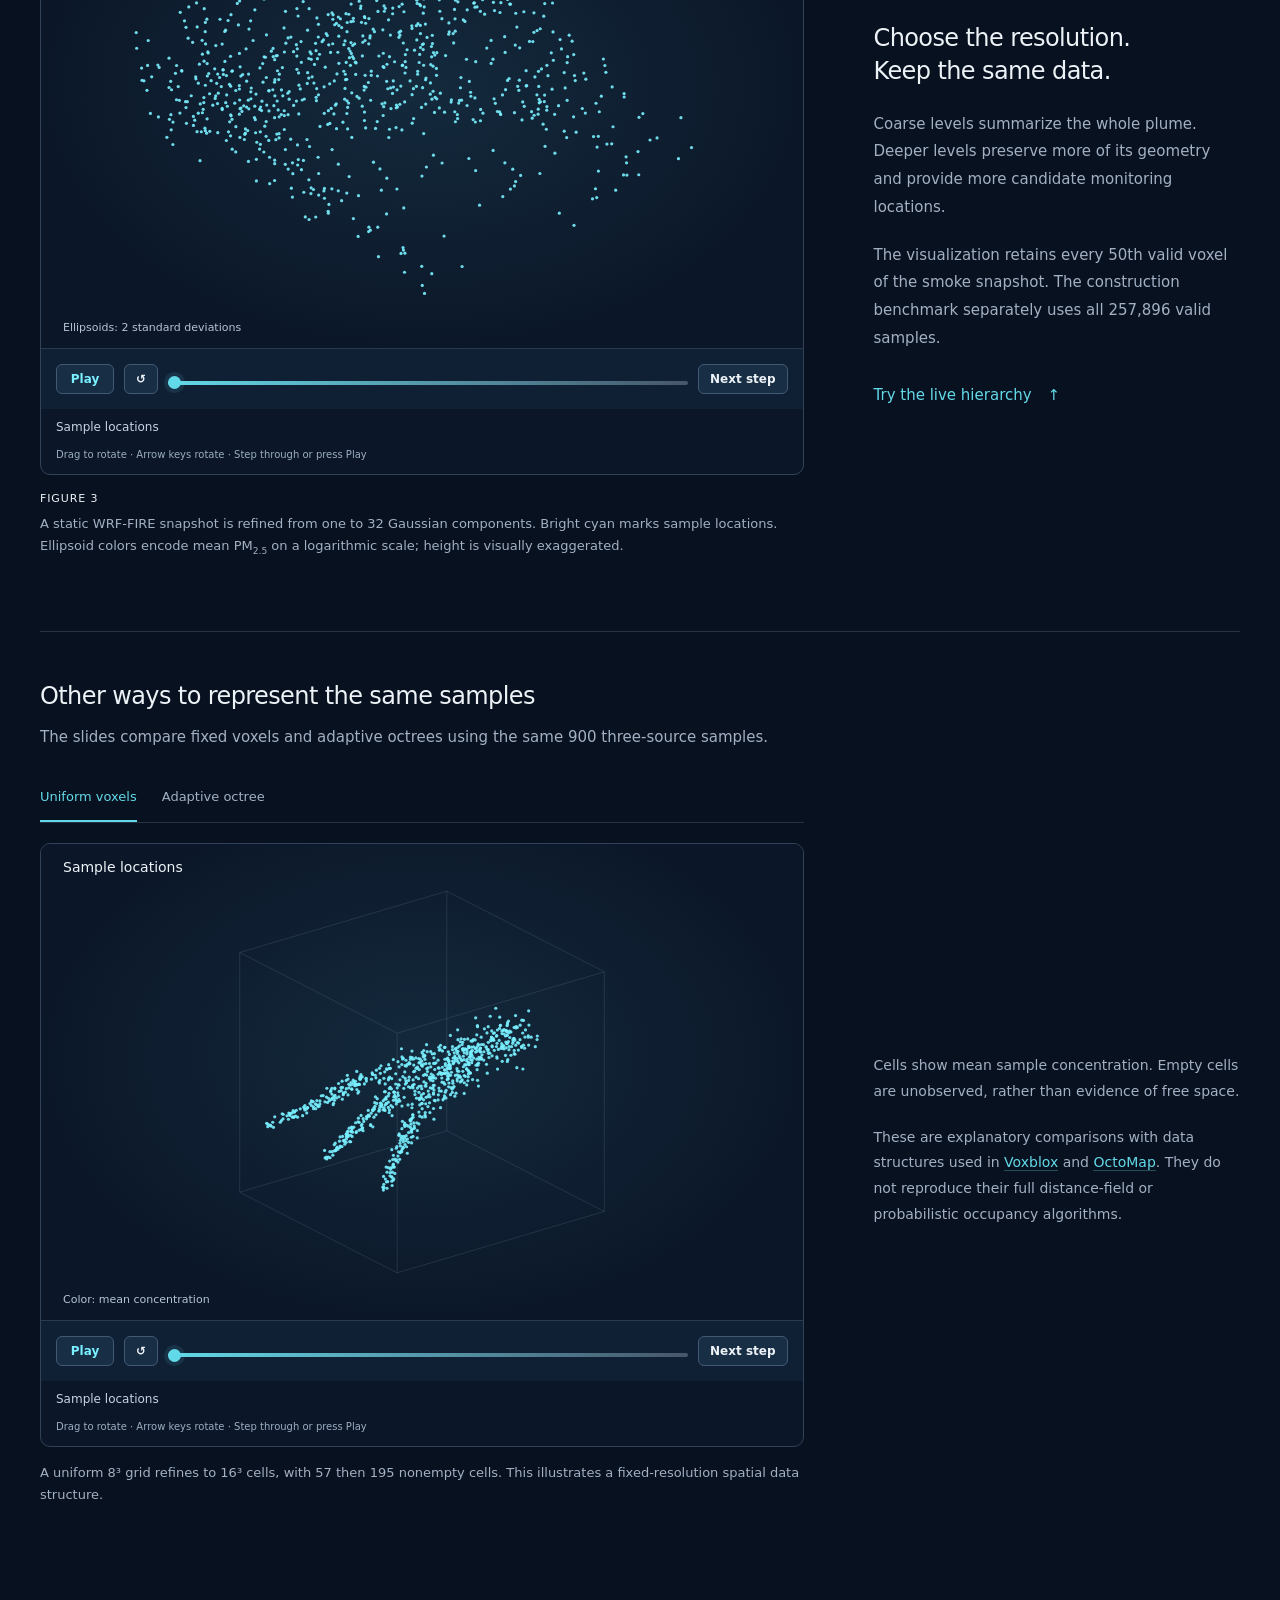
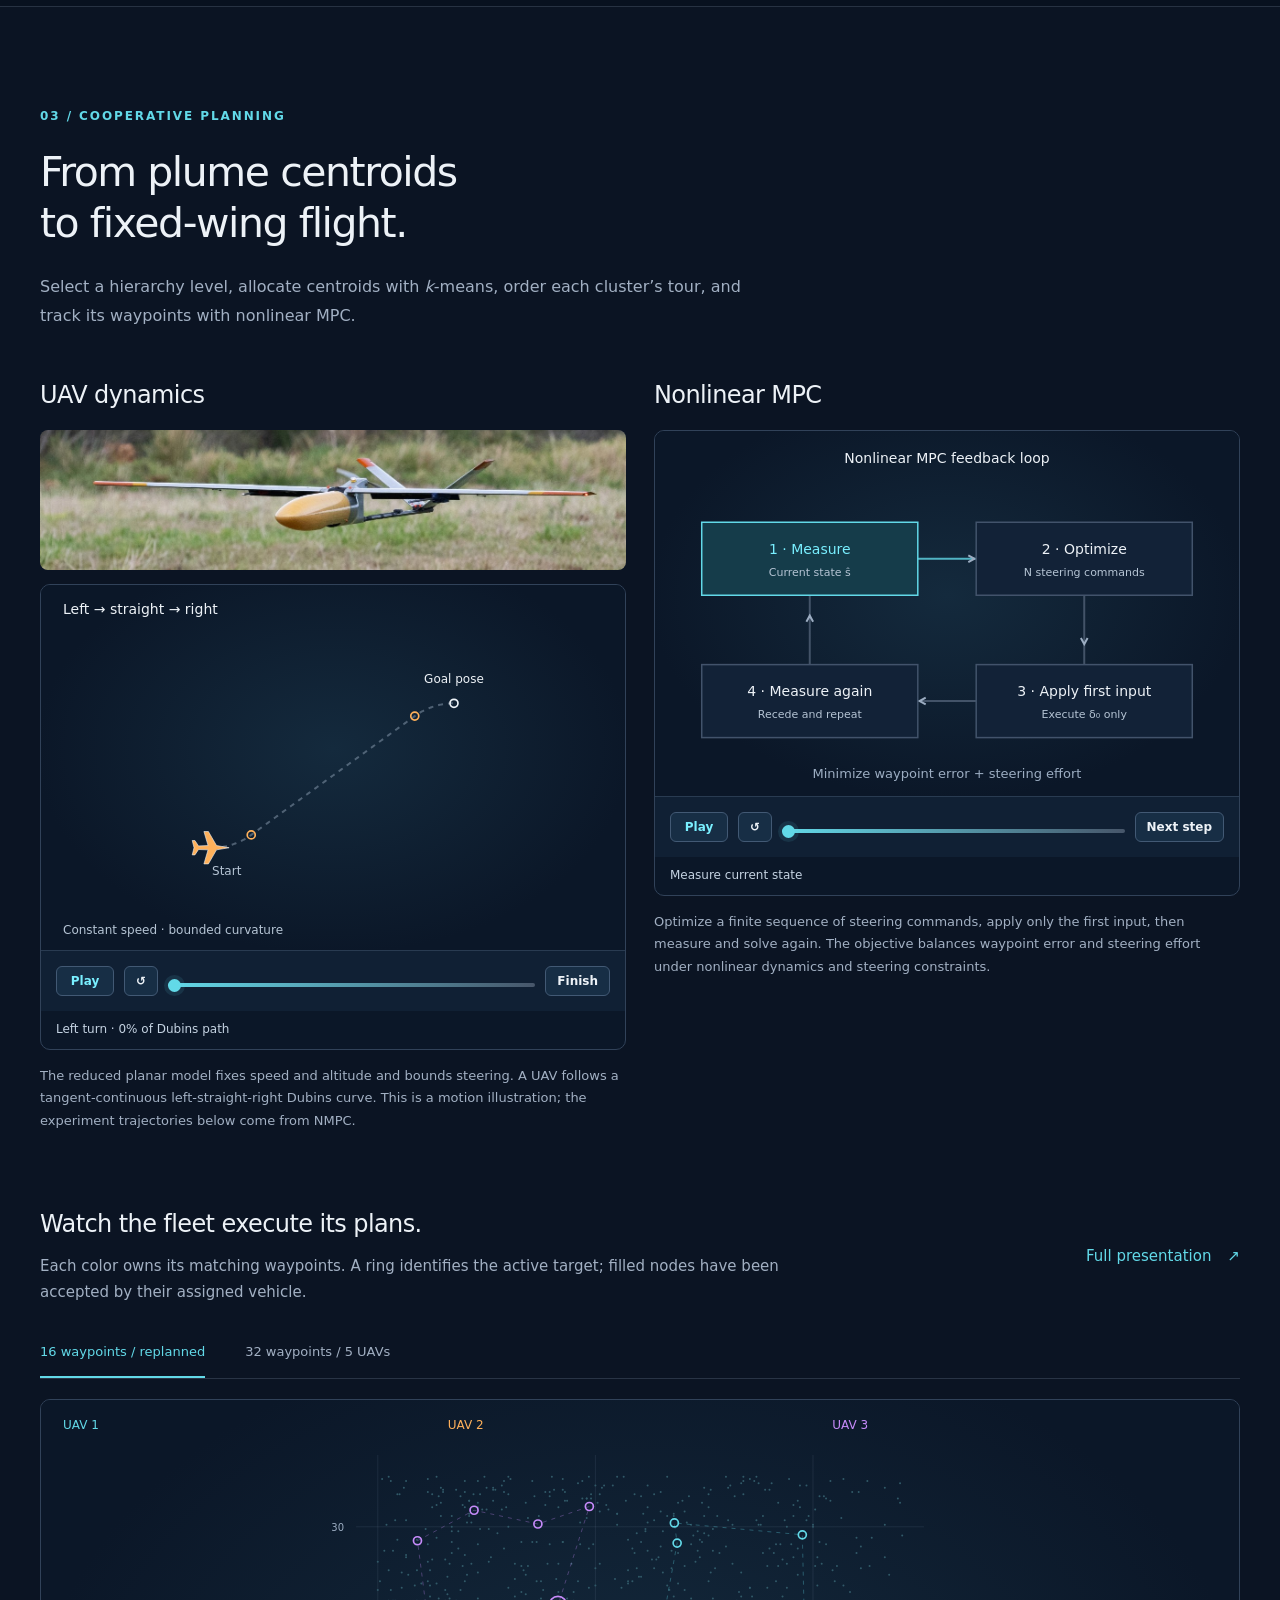
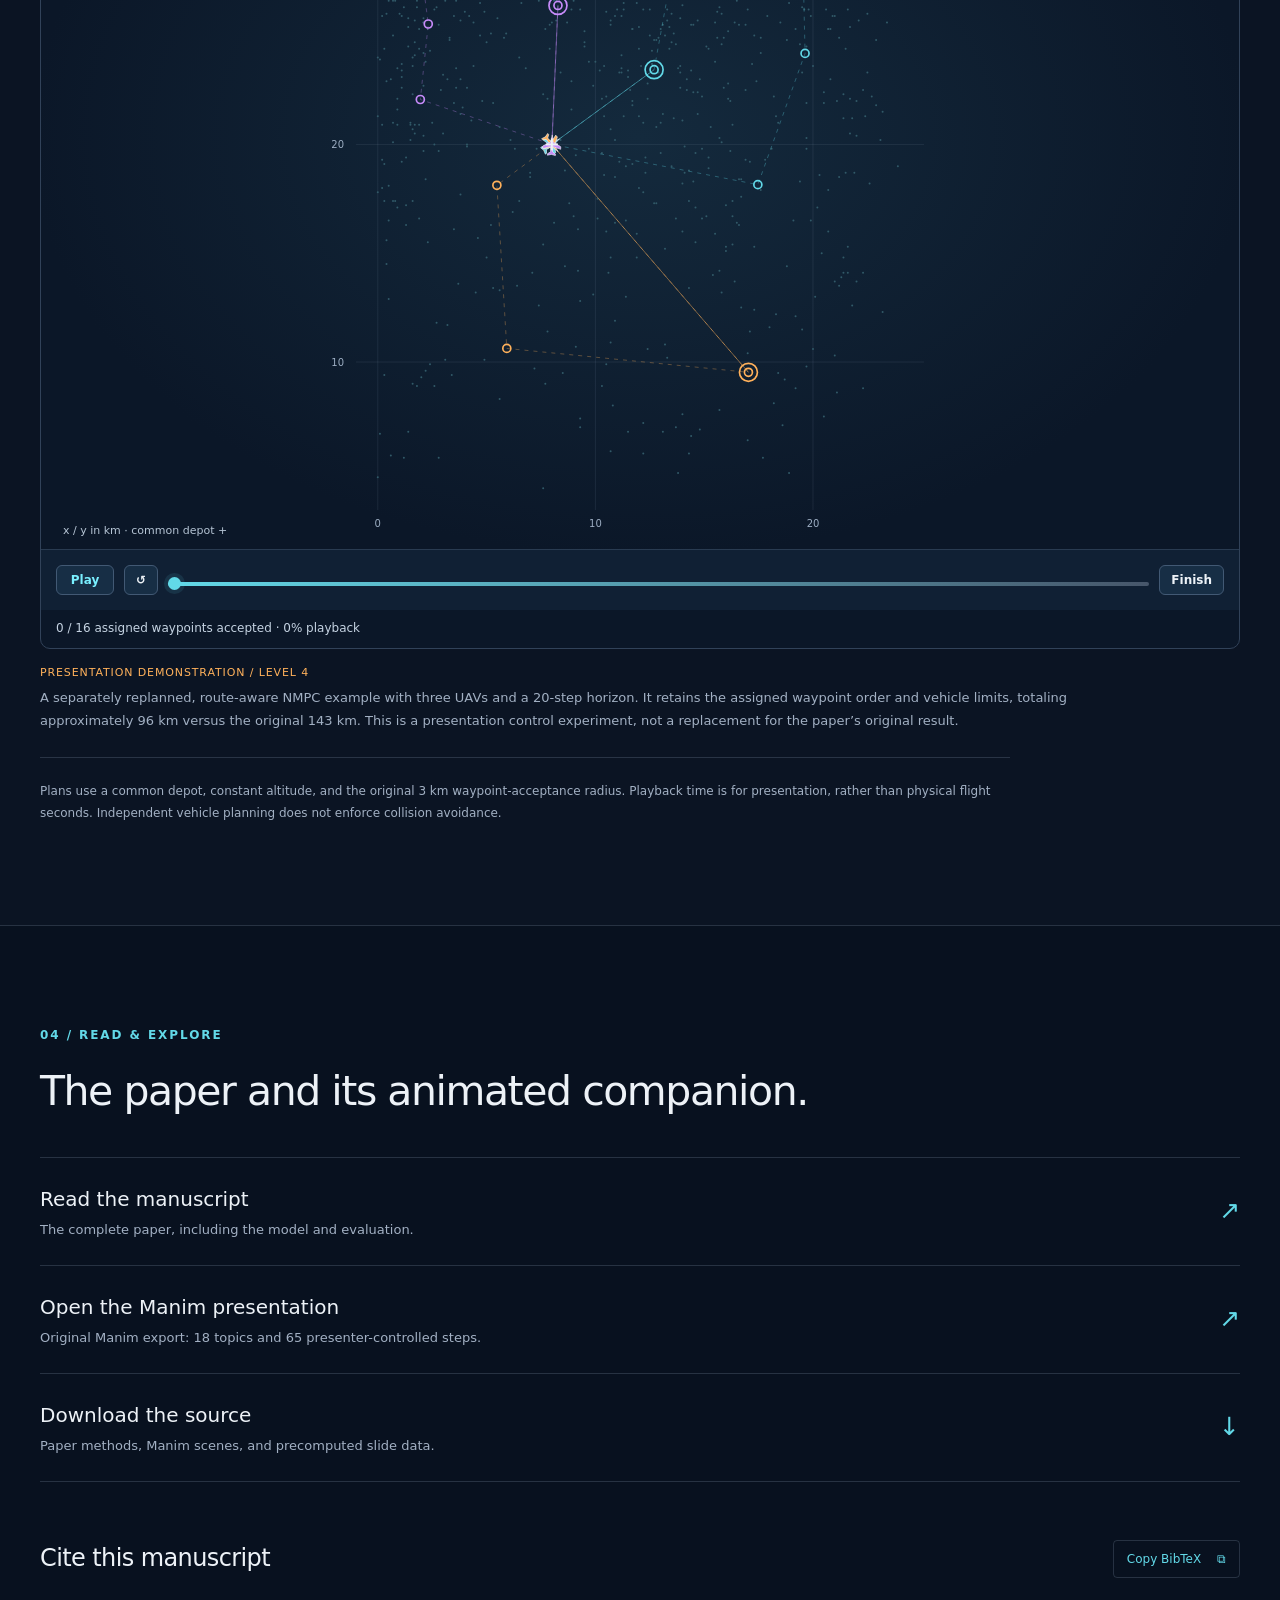
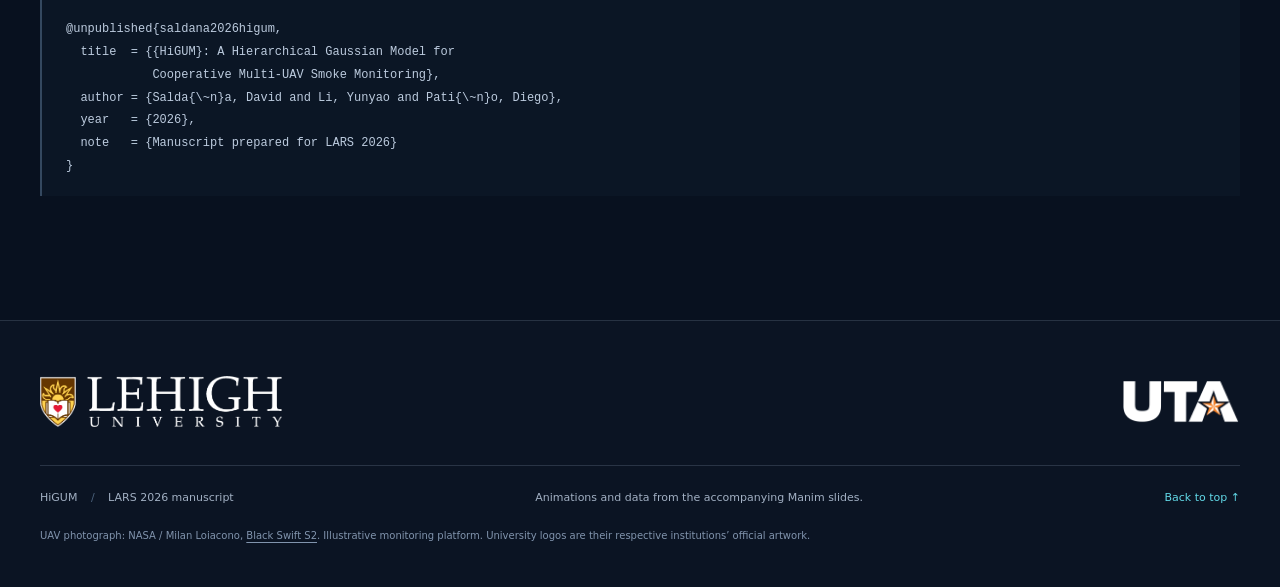
==== commit b2b0036a: "Remove eight-waypoint case from website and slide deck" ====
--- a/index.html
+++ b/index.html
@@ -12,11 +12,11 @@
   <meta property="og:image" content="https://dsaldana.github.io/HiGUM/assets/posters/wrf-hierarchy.jpg">
   <link rel="canonical" href="https://dsaldana.github.io/HiGUM/">
   <title>HiGUM | Hierarchical Gaussian Models for Smoke Monitoring</title>
-  <link rel="stylesheet" href="styles.css?v=native1">
+  <link rel="stylesheet" href="styles.css?v=native2">
   <script defer src="assets/data/hierarchy.js"></script>
-  <script defer src="app.js?v=native1"></script>
-  <script defer src="assets/data/animations.js?v=native1"></script>
-  <script defer src="animations.js?v=native1"></script>
+  <script defer src="app.js?v=native2"></script>
+  <script defer src="assets/data/animations.js?v=native2"></script>
+  <script defer src="animations.js?v=native2"></script>
 </head>
 <body>
   <a class="skip-link" href="#main">Skip to content</a>
@@ -112,9 +112,8 @@
 
       <div class="fleet-heading"><div><h3>Watch the fleet execute its plans.</h3><p>Each color owns its matching waypoints. A ring identifies the active target; filled nodes have been accepted by their assigned vehicle.</p></div><a class="text-link" href="slides.html" target="_blank" rel="noopener">Full presentation <span aria-hidden="true">↗</span></a></div>
       <div class="animation-group fleet-player" data-tabs>
-        <div class="tabs" role="tablist" aria-label="UAV fleet cases"><button id="tab-fleet3" type="button" role="tab" aria-selected="true" aria-controls="panel-fleet3">8 waypoints / 3 UAVs</button><button id="tab-fleet4" type="button" role="tab" aria-selected="false" aria-controls="panel-fleet4" tabindex="-1">16 waypoints / replanned</button><button id="tab-fleet5" type="button" role="tab" aria-selected="false" aria-controls="panel-fleet5" tabindex="-1">32 waypoints / 5 UAVs</button></div>
-        <figure id="panel-fleet3" role="tabpanel" aria-labelledby="tab-fleet3"><div class="native-animation" data-animation="fleet3" data-label="Eight waypoints with three UAVs"><p>Enable JavaScript to explore this animation.</p></div><figcaption id="caption-fleet3"><span class="figure-label">Figure 4 / Level 3</span> Three UAVs track eight assigned centroids with the paper’s original MPC. All assigned waypoints are accepted in route order before returning to the depot tolerance.</figcaption></figure>
-        <figure id="panel-fleet4" role="tabpanel" aria-labelledby="tab-fleet4" hidden><div class="native-animation" data-animation="fleet4" data-label="Replanned sixteen-waypoint fleet"><p>Enable JavaScript to explore this animation.</p></div><figcaption id="caption-fleet4"><span class="figure-label demo-label">Presentation demonstration / Level 4</span> A separately replanned, route-aware NMPC example with three UAVs and a 20-step horizon. It retains the assigned waypoint order and vehicle limits, totaling approximately 96 km versus the original 143 km. This is a presentation control experiment, not a replacement for the paper’s original result.</figcaption></figure>
+        <div class="tabs" role="tablist" aria-label="UAV fleet cases"><button id="tab-fleet4" type="button" role="tab" aria-selected="true" aria-controls="panel-fleet4">16 waypoints / replanned</button><button id="tab-fleet5" type="button" role="tab" aria-selected="false" aria-controls="panel-fleet5" tabindex="-1">32 waypoints / 5 UAVs</button></div>
+        <figure id="panel-fleet4" role="tabpanel" aria-labelledby="tab-fleet4"><div class="native-animation" data-animation="fleet4" data-label="Replanned sixteen-waypoint fleet"><p>Enable JavaScript to explore this animation.</p></div><figcaption id="caption-fleet4"><span class="figure-label demo-label">Presentation demonstration / Level 4</span> A separately replanned, route-aware NMPC example with three UAVs and a 20-step horizon. It retains the assigned waypoint order and vehicle limits, totaling approximately 96 km versus the original 143 km. This is a presentation control experiment, not a replacement for the paper’s original result.</figcaption></figure>
         <figure id="panel-fleet5" role="tabpanel" aria-labelledby="tab-fleet5" hidden><div class="native-animation" data-animation="fleet5" data-label="Thirty-two waypoints with five UAVs"><p>Enable JavaScript to explore this animation.</p></div><figcaption id="caption-fleet5"><span class="figure-label">Figure 4 / Level 5</span> Five UAVs track 32 assigned centroids using the paper’s original MPC. Finer representation supplies a larger set of monitoring waypoints.</figcaption></figure>
       </div>
       <p class="fleet-scope">Plans use a common depot, constant altitude, and the original 3 km waypoint-acceptance radius. Playback time is for presentation, rather than physical flight seconds. Independent vehicle planning does not enforce collision avoidance.</p>
@@ -122,7 +121,7 @@
 
     <section class="section resources-section" id="resources" aria-labelledby="resources-title"><div class="wrap">
       <div class="section-intro"><p class="eyebrow">04 / Read &amp; explore</p><h2 id="resources-title">The paper and its animated companion.</h2></div>
-      <div class="resource-list"><a href="assets/paper.pdf" target="_blank" rel="noopener"><span><strong>Read the manuscript</strong><small>The complete paper, including the model and evaluation.</small></span><span aria-hidden="true">↗</span></a><a href="slides.html" target="_blank" rel="noopener"><span><strong>Open the Manim presentation</strong><small>Original Manim export: 19 topics and 67 presenter-controlled steps.</small></span><span aria-hidden="true">↗</span></a><a href="assets/higum-source.zip" download><span><strong>Download the source</strong><small>Paper methods, Manim scenes, and precomputed slide data.</small></span><span aria-hidden="true">↓</span></a></div>
+      <div class="resource-list"><a href="assets/paper.pdf" target="_blank" rel="noopener"><span><strong>Read the manuscript</strong><small>The complete paper, including the model and evaluation.</small></span><span aria-hidden="true">↗</span></a><a href="slides.html" target="_blank" rel="noopener"><span><strong>Open the Manim presentation</strong><small>Original Manim export: 18 topics and 65 presenter-controlled steps.</small></span><span aria-hidden="true">↗</span></a><a href="assets/higum-source.zip" download><span><strong>Download the source</strong><small>Paper methods, Manim scenes, and precomputed slide data.</small></span><span aria-hidden="true">↓</span></a></div>
       <div class="citation"><div class="citation-heading"><h3>Cite this manuscript</h3><button type="button" id="copy-citation">Copy BibTeX <span aria-hidden="true">⧉</span></button></div><pre><code id="bibtex">@unpublished{saldana2026higum,
   title  = {{HiGUM}: A Hierarchical Gaussian Model for
             Cooperative Multi-UAV Smoke Monitoring},
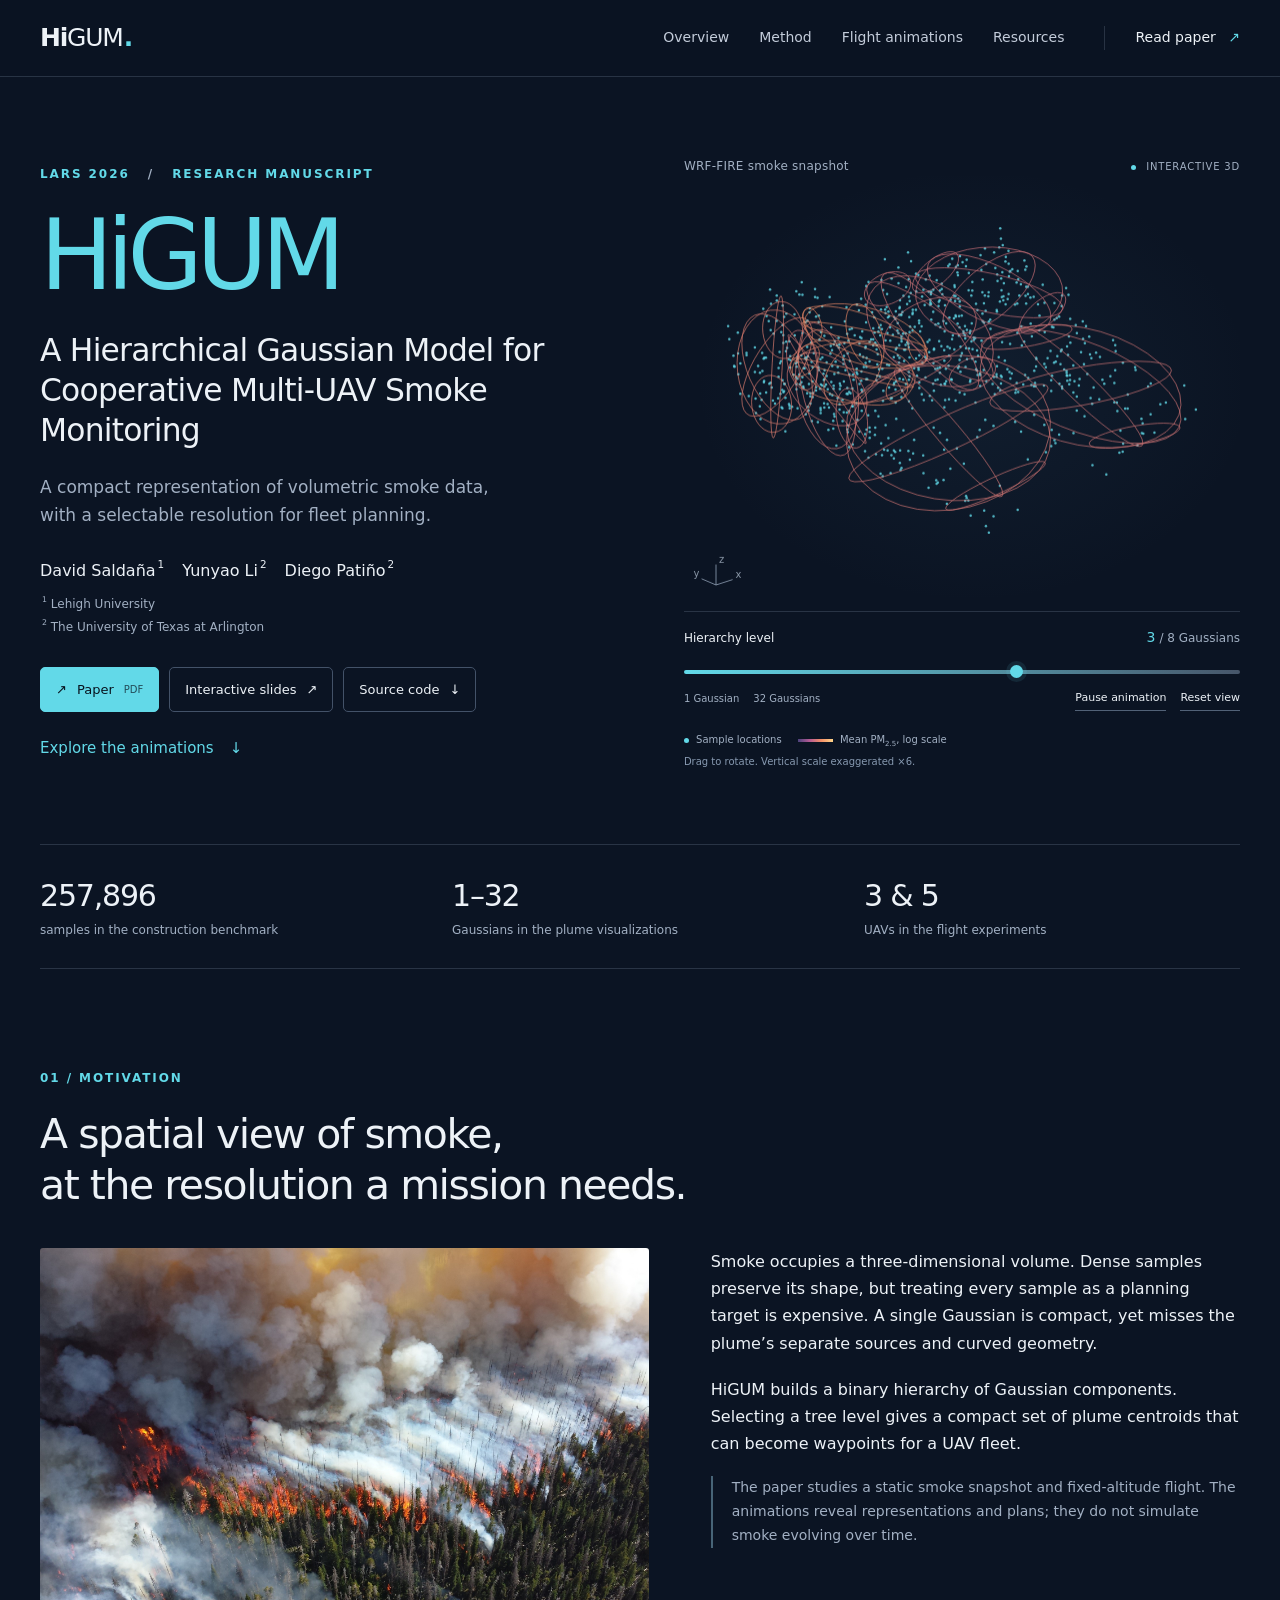
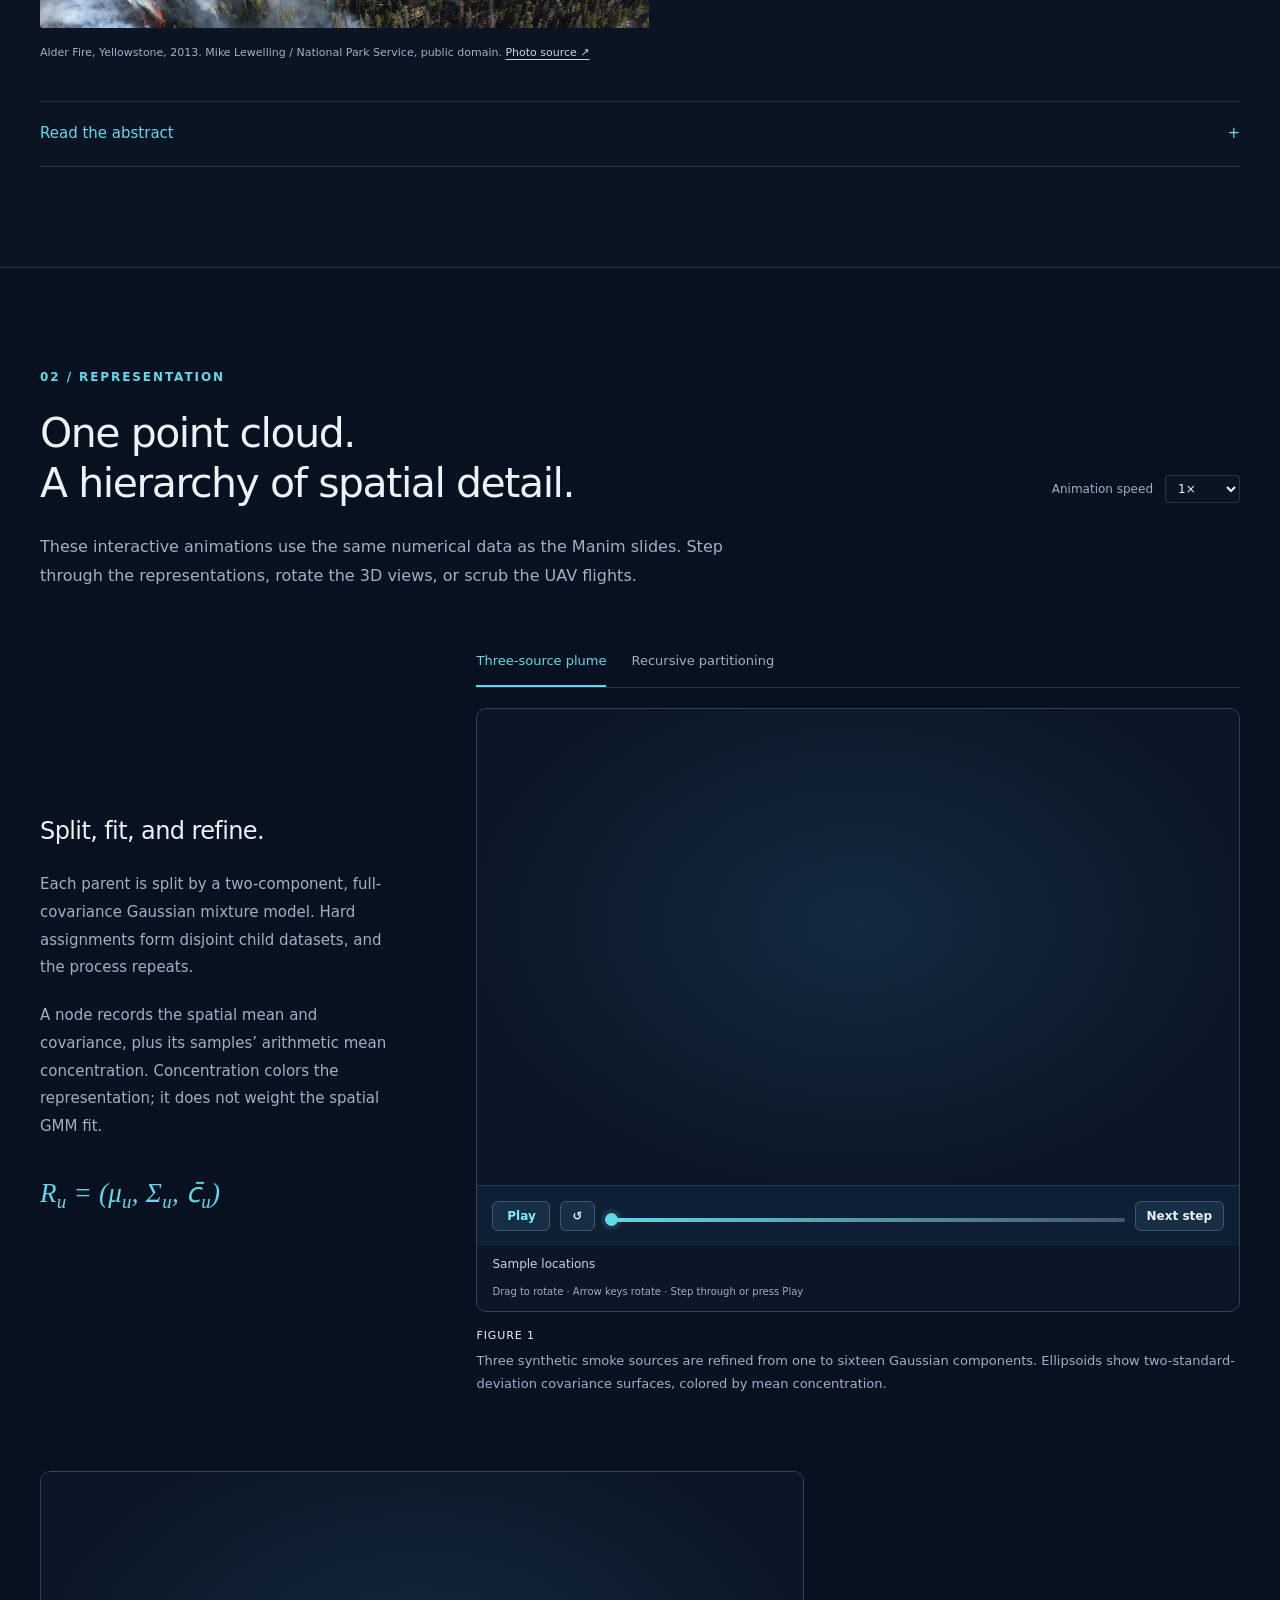
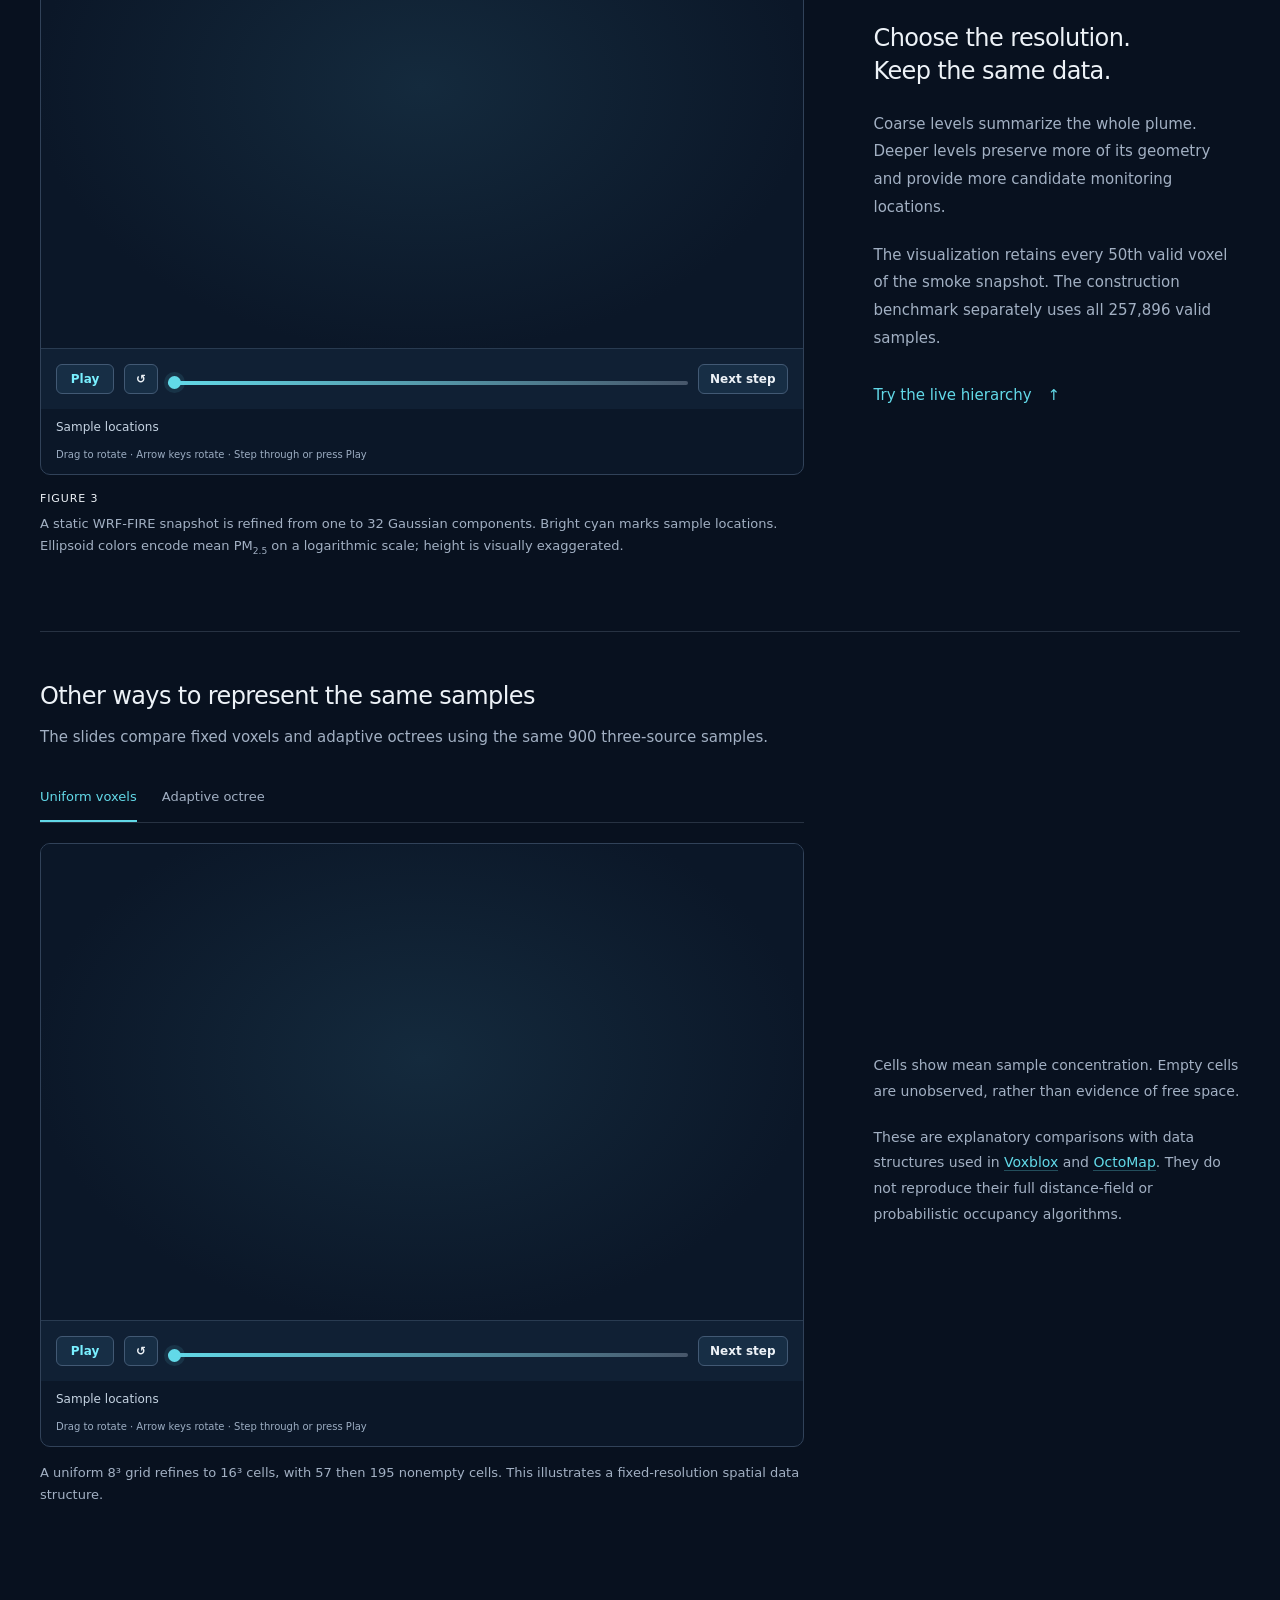
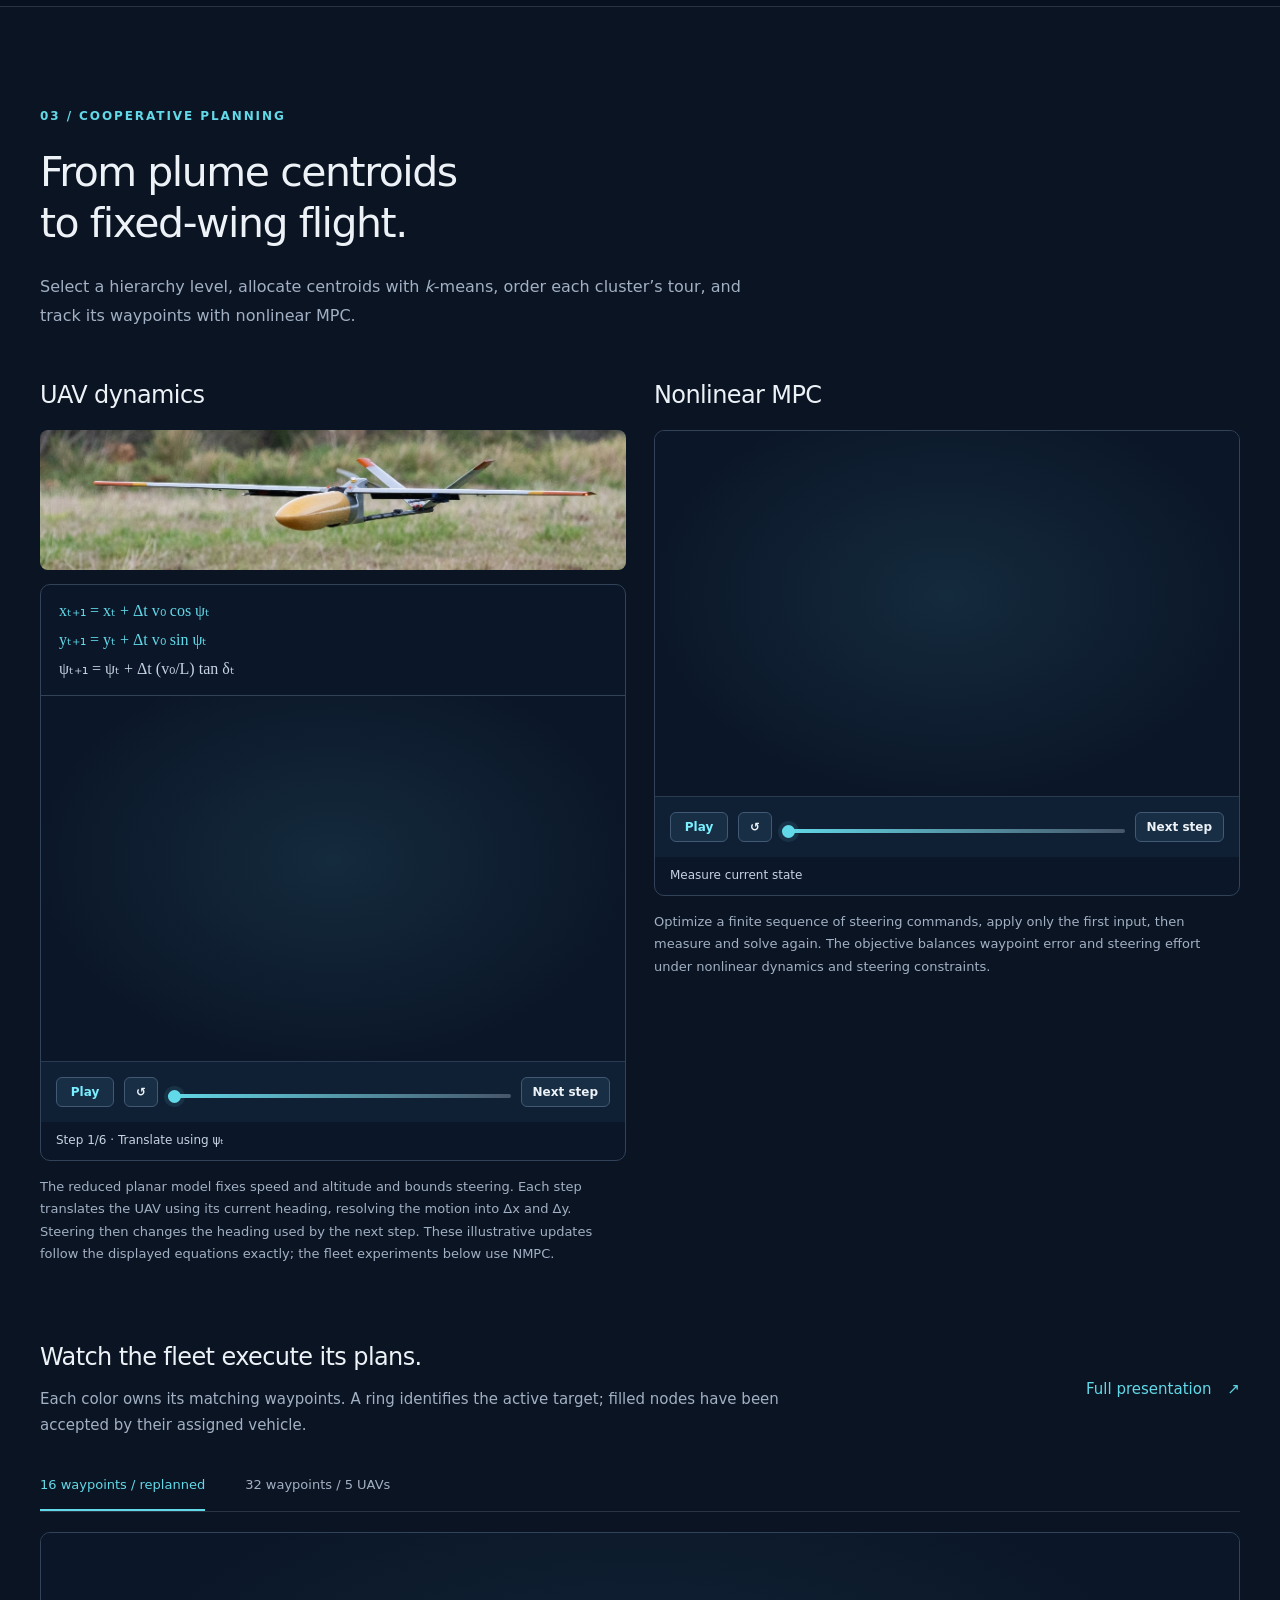
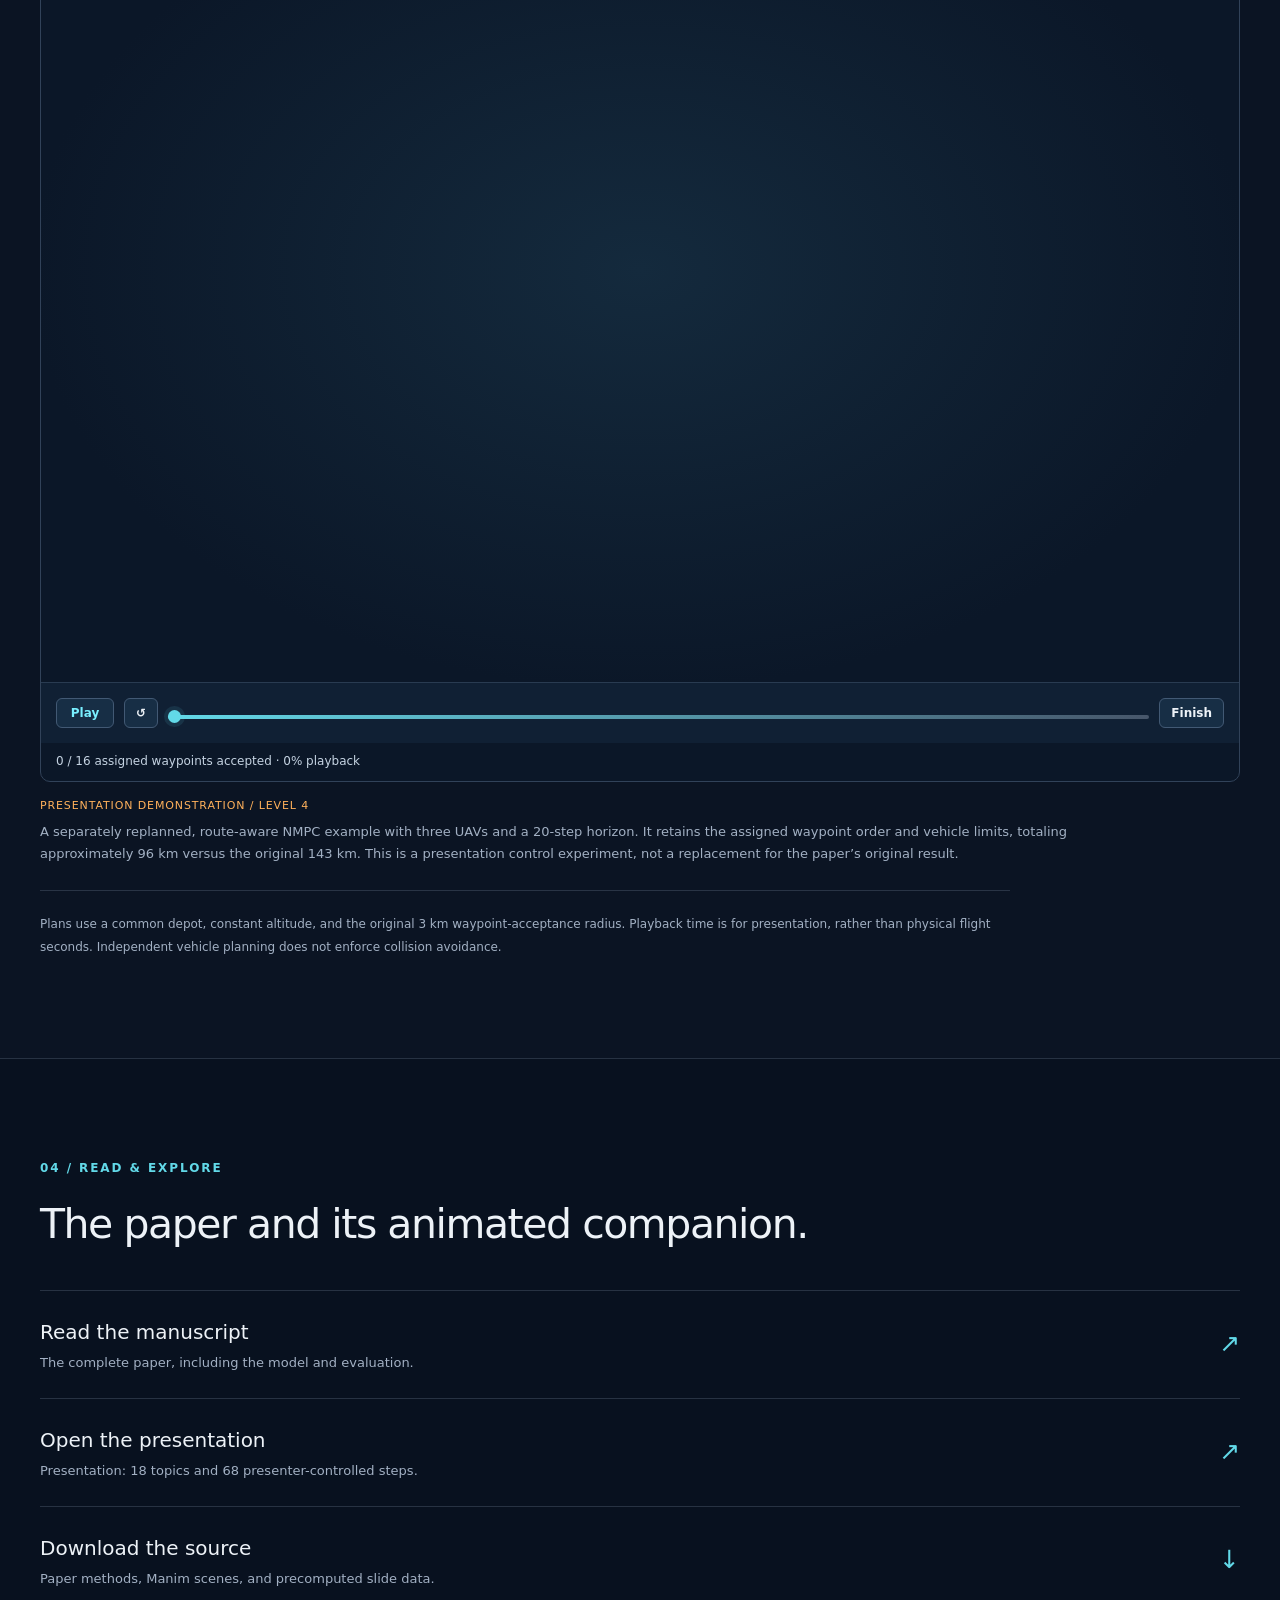
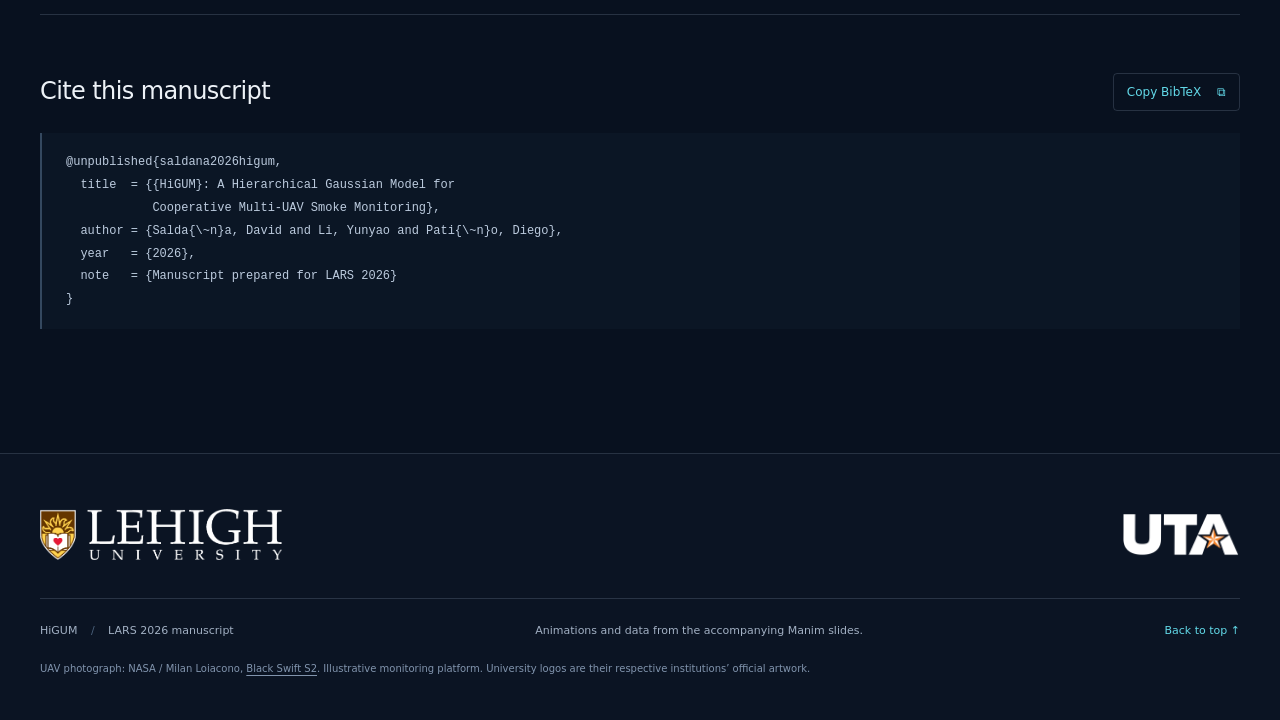
==== commit 729b1fc4: "Illustrate UAV state equations and improve presentation navigation" ====
--- a/index.html
+++ b/index.html
@@ -12,11 +12,11 @@
   <meta property="og:image" content="https://dsaldana.github.io/HiGUM/assets/posters/wrf-hierarchy.jpg">
   <link rel="canonical" href="https://dsaldana.github.io/HiGUM/">
   <title>HiGUM | Hierarchical Gaussian Models for Smoke Monitoring</title>
-  <link rel="stylesheet" href="styles.css?v=native2">
+  <link rel="stylesheet" href="styles.css?v=dynamics3">
   <script defer src="assets/data/hierarchy.js"></script>
-  <script defer src="app.js?v=native2"></script>
-  <script defer src="assets/data/animations.js?v=native2"></script>
-  <script defer src="animations.js?v=native2"></script>
+  <script defer src="app.js?v=dynamics3"></script>
+  <script defer src="assets/data/animations.js?v=dynamics3"></script>
+  <script defer src="animations.js?v=dynamics3"></script>
 </head>
 <body>
   <a class="skip-link" href="#main">Skip to content</a>
@@ -106,7 +106,7 @@
     <section class="section wrap" id="flight" aria-labelledby="flight-title">
       <div class="section-intro"><p class="eyebrow">03 / Cooperative planning</p><h2 id="flight-title">From plume centroids<br>to fixed-wing flight.</h2><p class="section-lead">Select a hierarchy level, allocate centroids with <i>k</i>-means, order each cluster’s tour, and track its waypoints with nonlinear MPC.</p></div>
       <div class="control-grid">
-        <figure><h3>UAV dynamics</h3><img class="monitoring-uav" src="assets/images/monitoring_uav.jpg" alt="NASA Black Swift S2 fixed-wing UAV for aerial monitoring" loading="lazy" width="1280" height="413"><div class="native-animation" data-animation="dynamics" data-label="Fixed-wing UAV Dubins motion"><p>Enable JavaScript to explore this animation.</p></div><figcaption id="caption-dynamics">The reduced planar model fixes speed and altitude and bounds steering. A UAV follows a tangent-continuous left-straight-right Dubins curve. This is a motion illustration; the experiment trajectories below come from NMPC.</figcaption></figure>
+        <figure><h3>UAV dynamics</h3><img class="monitoring-uav" src="assets/images/monitoring_uav.jpg" alt="NASA Black Swift S2 fixed-wing UAV for aerial monitoring" loading="lazy" width="1280" height="413"><div class="native-animation" data-animation="dynamics" data-label="Discrete-time UAV dynamics"><p>Enable JavaScript to explore this animation.</p></div><figcaption id="caption-dynamics">The reduced planar model fixes speed and altitude and bounds steering. Each step translates the UAV using its current heading, resolving the motion into Δx and Δy. Steering then changes the heading used by the next step. These illustrative updates follow the displayed equations exactly; the fleet experiments below use NMPC.</figcaption></figure>
         <figure><h3>Nonlinear MPC</h3><div class="native-animation" data-animation="nmpc" data-label="Nonlinear MPC feedback loop"><p>Enable JavaScript to explore this animation.</p></div><figcaption id="caption-nmpc">Optimize a finite sequence of steering commands, apply only the first input, then measure and solve again. The objective balances waypoint error and steering effort under nonlinear dynamics and steering constraints.</figcaption></figure>
       </div>
 
@@ -121,7 +121,7 @@
 
     <section class="section resources-section" id="resources" aria-labelledby="resources-title"><div class="wrap">
       <div class="section-intro"><p class="eyebrow">04 / Read &amp; explore</p><h2 id="resources-title">The paper and its animated companion.</h2></div>
-      <div class="resource-list"><a href="assets/paper.pdf" target="_blank" rel="noopener"><span><strong>Read the manuscript</strong><small>The complete paper, including the model and evaluation.</small></span><span aria-hidden="true">↗</span></a><a href="slides.html" target="_blank" rel="noopener"><span><strong>Open the Manim presentation</strong><small>Original Manim export: 18 topics and 65 presenter-controlled steps.</small></span><span aria-hidden="true">↗</span></a><a href="assets/higum-source.zip" download><span><strong>Download the source</strong><small>Paper methods, Manim scenes, and precomputed slide data.</small></span><span aria-hidden="true">↓</span></a></div>
+      <div class="resource-list"><a href="assets/paper.pdf" target="_blank" rel="noopener"><span><strong>Read the manuscript</strong><small>The complete paper, including the model and evaluation.</small></span><span aria-hidden="true">↗</span></a><a href="slides.html" target="_blank" rel="noopener"><span><strong>Open the presentation</strong><small>Presentation: 18 topics and 68 presenter-controlled steps.</small></span><span aria-hidden="true">↗</span></a><a href="assets/higum-source.zip" download><span><strong>Download the source</strong><small>Paper methods, Manim scenes, and precomputed slide data.</small></span><span aria-hidden="true">↓</span></a></div>
       <div class="citation"><div class="citation-heading"><h3>Cite this manuscript</h3><button type="button" id="copy-citation">Copy BibTeX <span aria-hidden="true">⧉</span></button></div><pre><code id="bibtex">@unpublished{saldana2026higum,
   title  = {{HiGUM}: A Hierarchical Gaussian Model for
             Cooperative Multi-UAV Smoke Monitoring},
--- a/styles.css
+++ b/styles.css
@@ -7,3 +7,5 @@
 @media(prefers-reduced-motion:reduce){html{scroll-behavior:auto}*,*::before,*::after{animation:none!important;transition:none!important}}
 /* Native geometry players */
 .native-animation{background:#0b1728;border:1px solid #314259;border-radius:10px;overflow:hidden;width:100%;color:#edf2f7}.native-animation canvas{display:block;width:100%;height:auto;aspect-ratio:16/10;background:radial-gradient(ellipse at 50% 45%,#142a3d 0%,#0b1728 72%);touch-action:pan-y;outline-offset:-4px}.native-animation[data-animation=sources] canvas,.native-animation[data-animation=binary] canvas,.native-animation[data-animation=wrf] canvas,.native-animation[data-animation=voxels] canvas,.native-animation[data-animation=octree] canvas{touch-action:none;cursor:grab}.native-animation canvas:active{cursor:grabbing}.native-toolbar{display:flex;align-items:center;gap:10px;padding:12px 15px;border-top:1px solid #293b51;background:#102034}.native-toolbar button{border:1px solid #425974;border-radius:6px;background:#172e45;color:#edf2f7;padding:7px 11px;font:600 12px system-ui;cursor:pointer;white-space:nowrap}.native-toolbar button:hover{background:#20435b;border-color:#62d9e8}.native-toolbar button:disabled{opacity:.4;cursor:default}.native-toolbar .native-play{color:#79efff;min-width:58px}.native-timeline{width:100%;min-width:50px;accent-color:#62d9e8}.native-status{font:12px/1.5 system-ui;color:#c5d3e2;padding:0 15px;margin:9px 0 11px;min-height:18px}.native-hint{font:10px/1.5 system-ui;color:#9cadc2;margin:0 15px 12px}.monitoring-uav{display:block;max-height:140px;width:100%;object-fit:cover;border-radius:8px;margin-bottom:14px}@media(max-width:500px){.native-toolbar{gap:6px;padding:10px}.native-toolbar button{padding:8px;font-size:11px}.native-animation canvas{aspect-ratio:1.25}.native-status{font-size:11px}.native-hint{font-size:10px}}
+
+.dynamics-equations{display:grid;gap:5px;padding:14px 18px;border-bottom:1px solid #314259;color:#d6e9ee;font:16px/1.5 Georgia,serif}.dynamics-equations span:last-child{color:#ffb15b}@media(max-width:500px){.dynamics-equations{font-size:14px}}
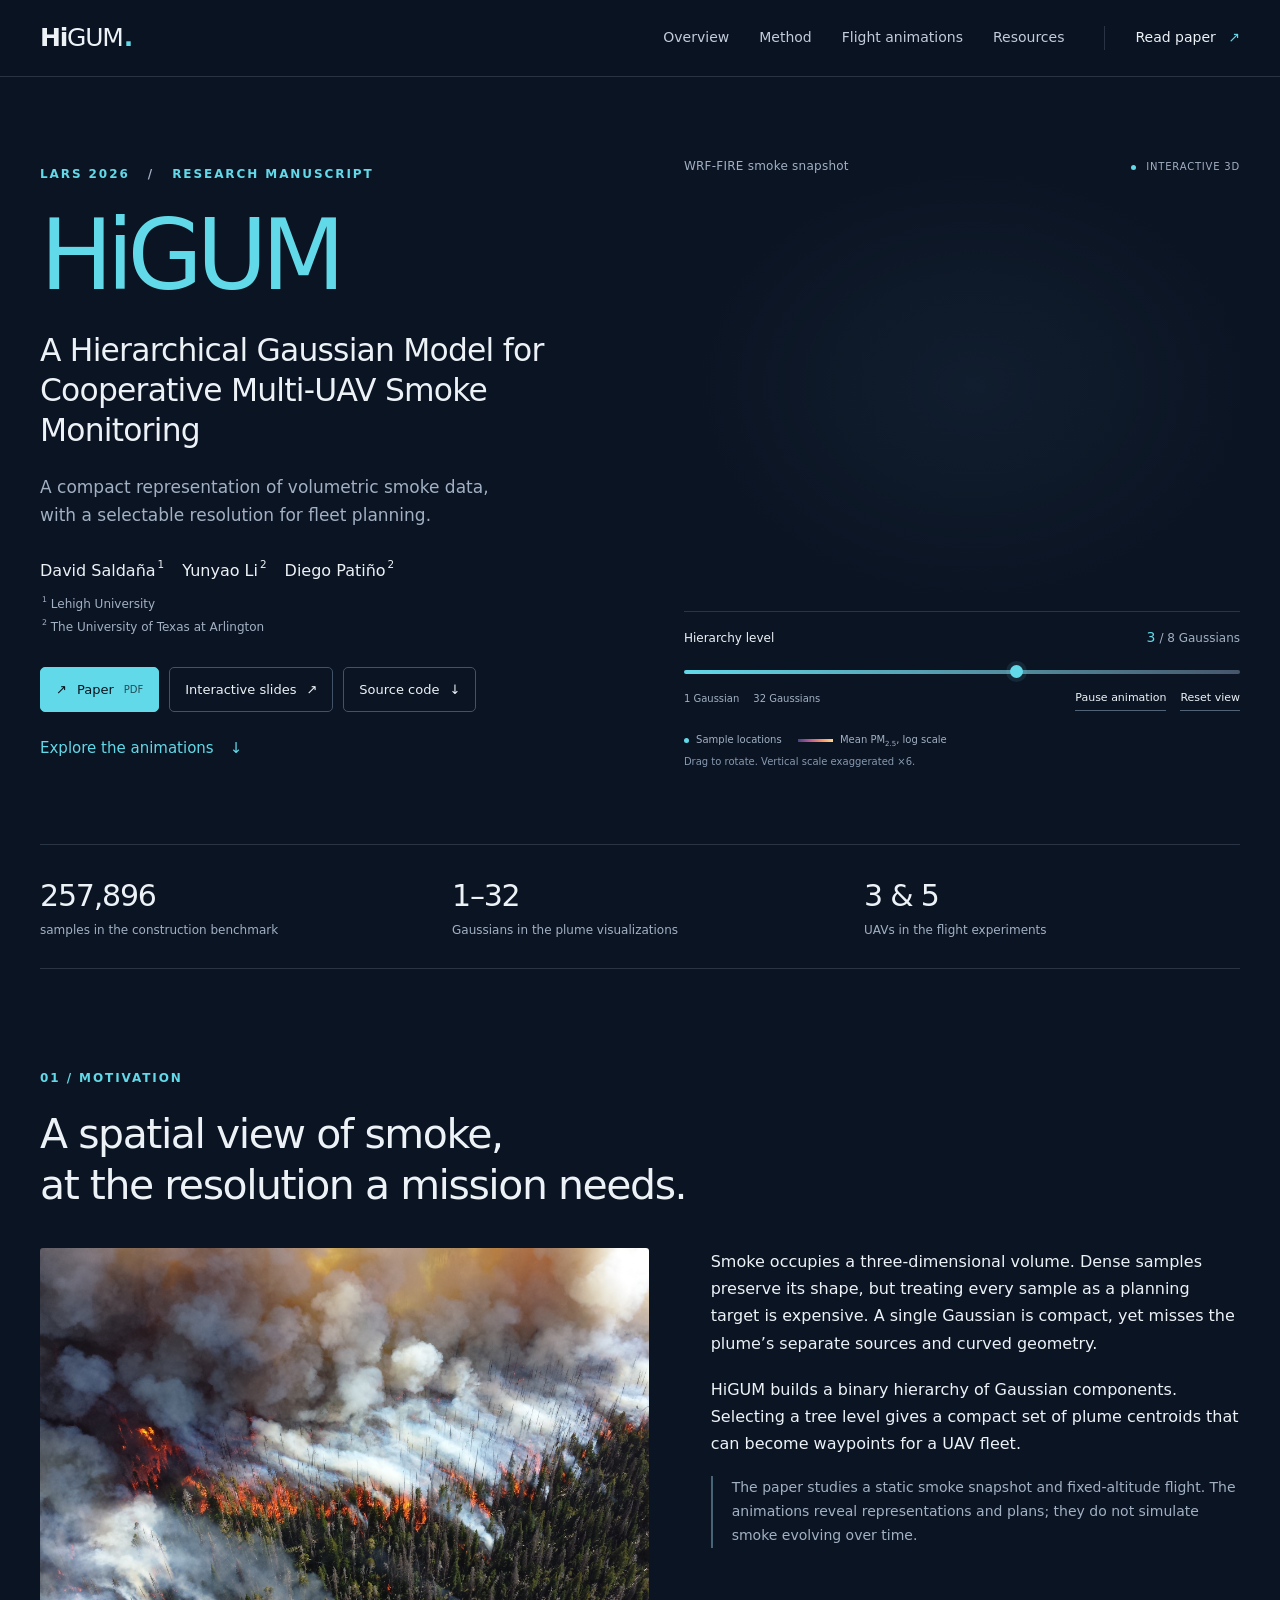
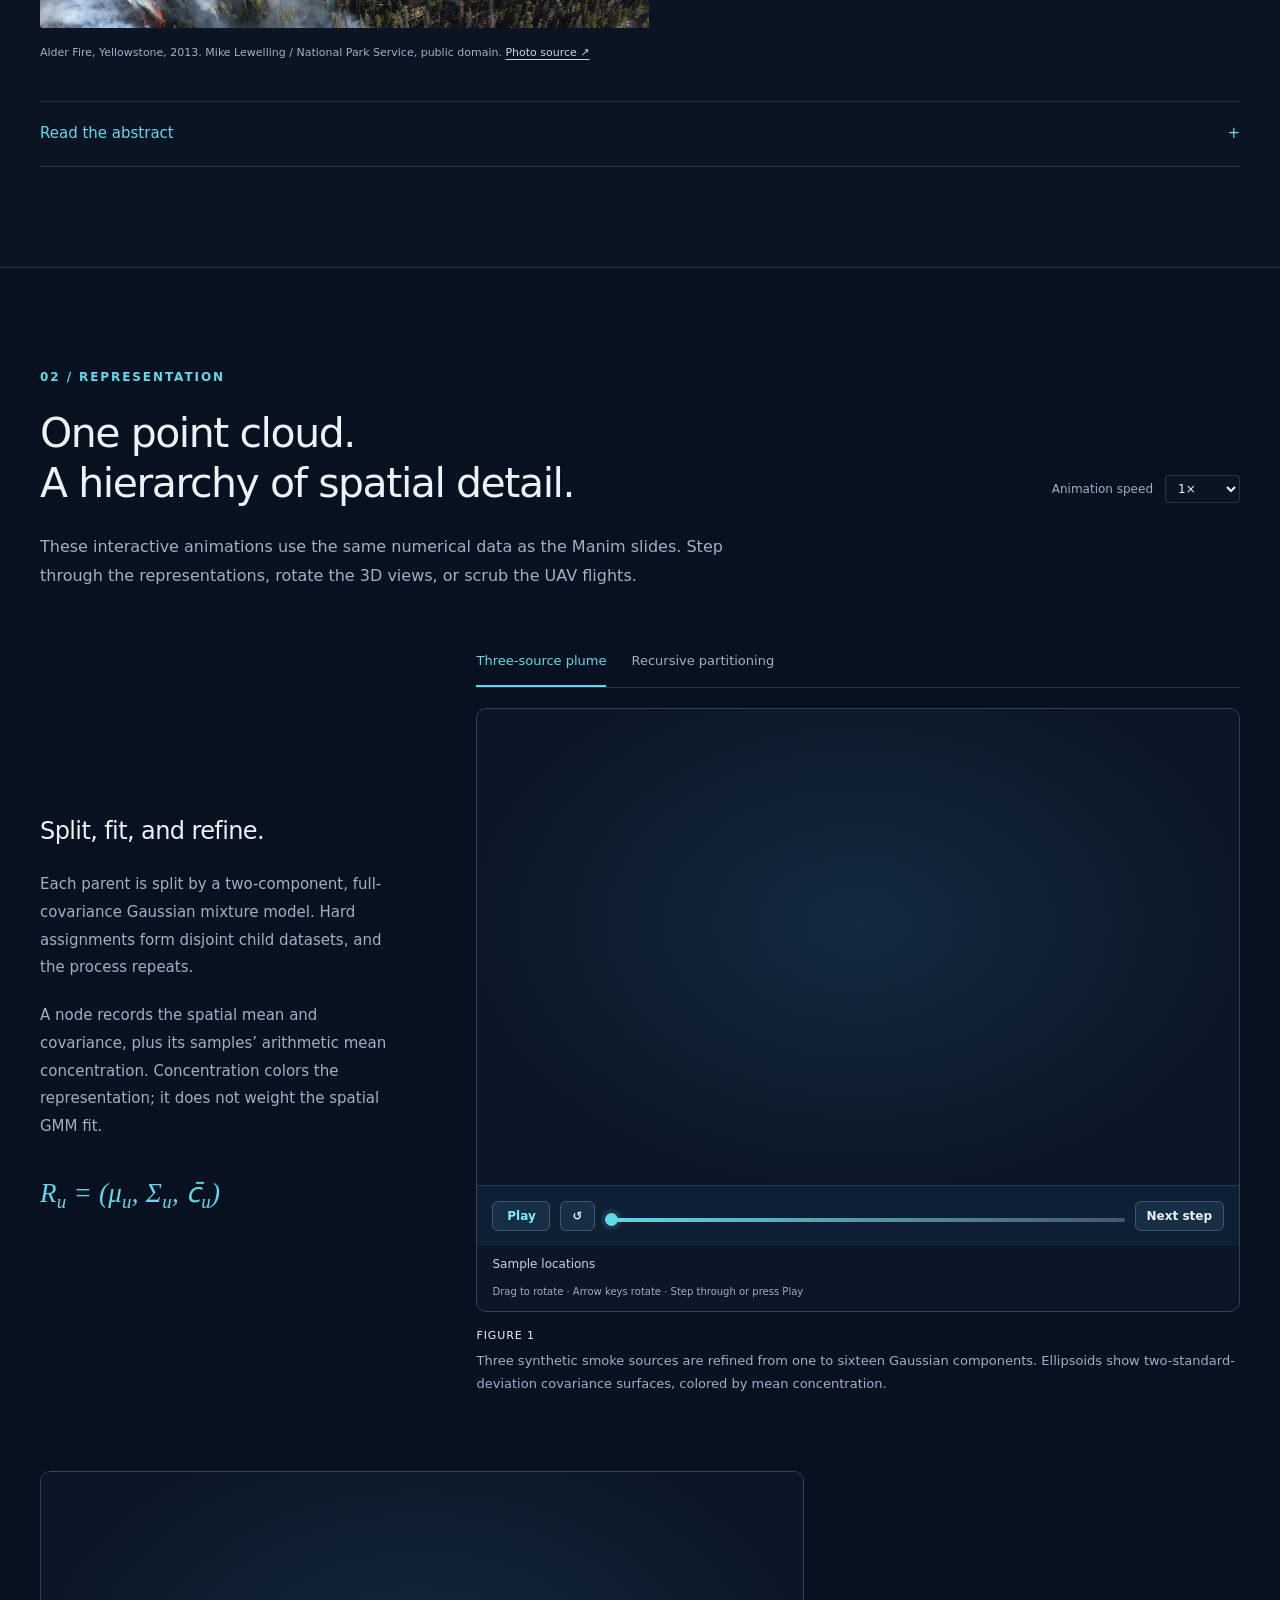
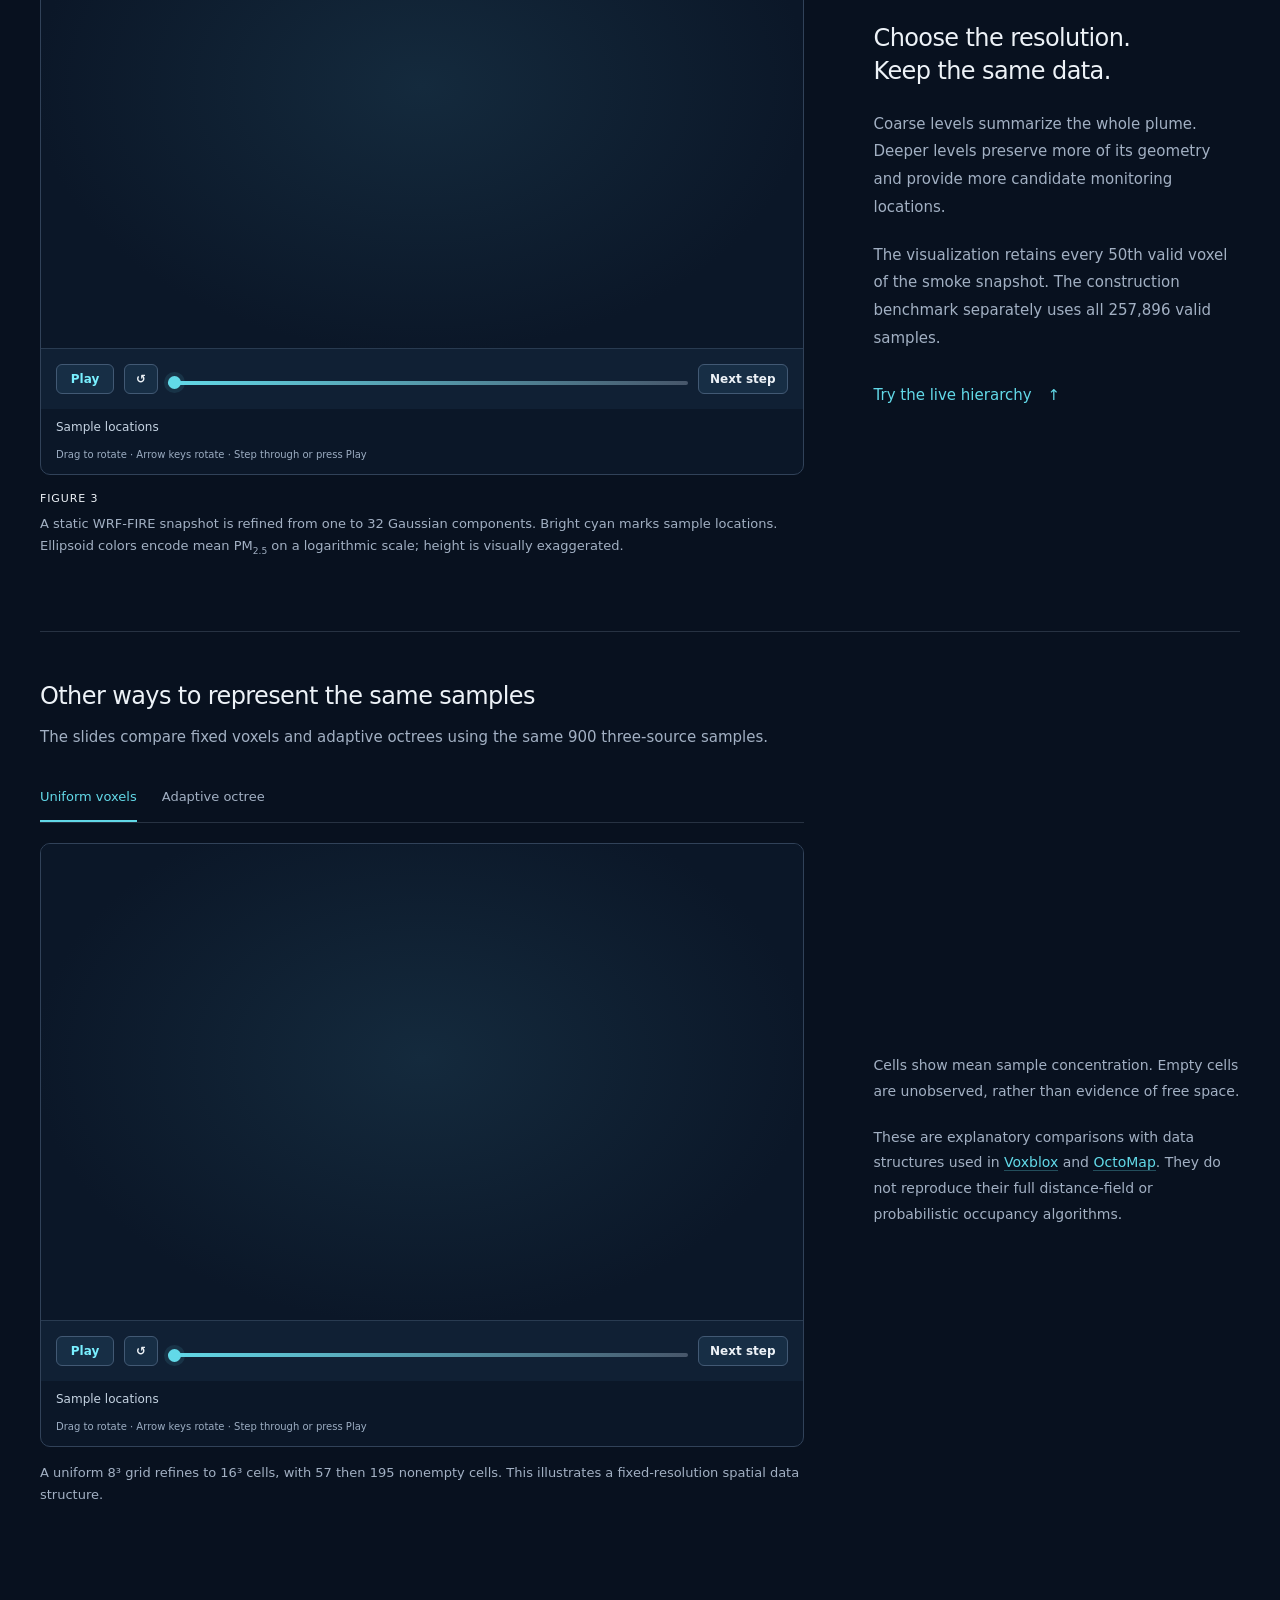
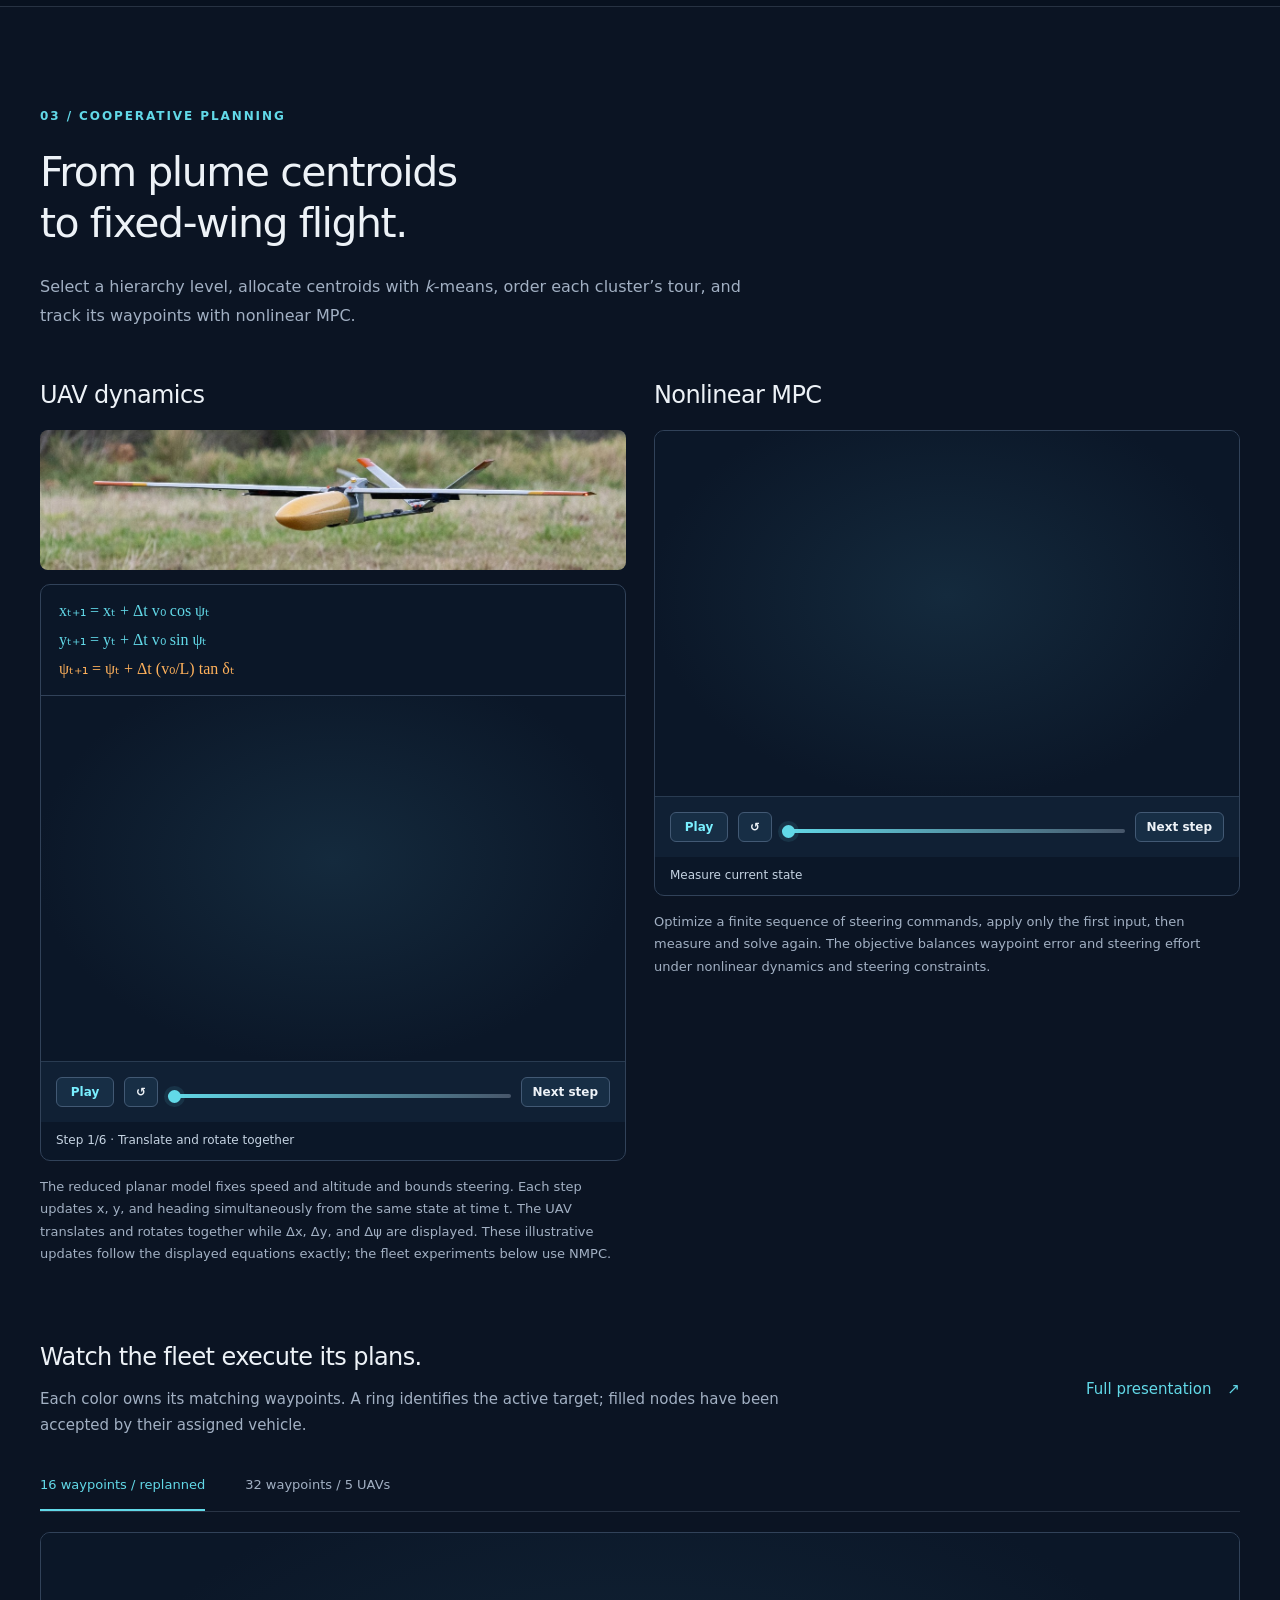
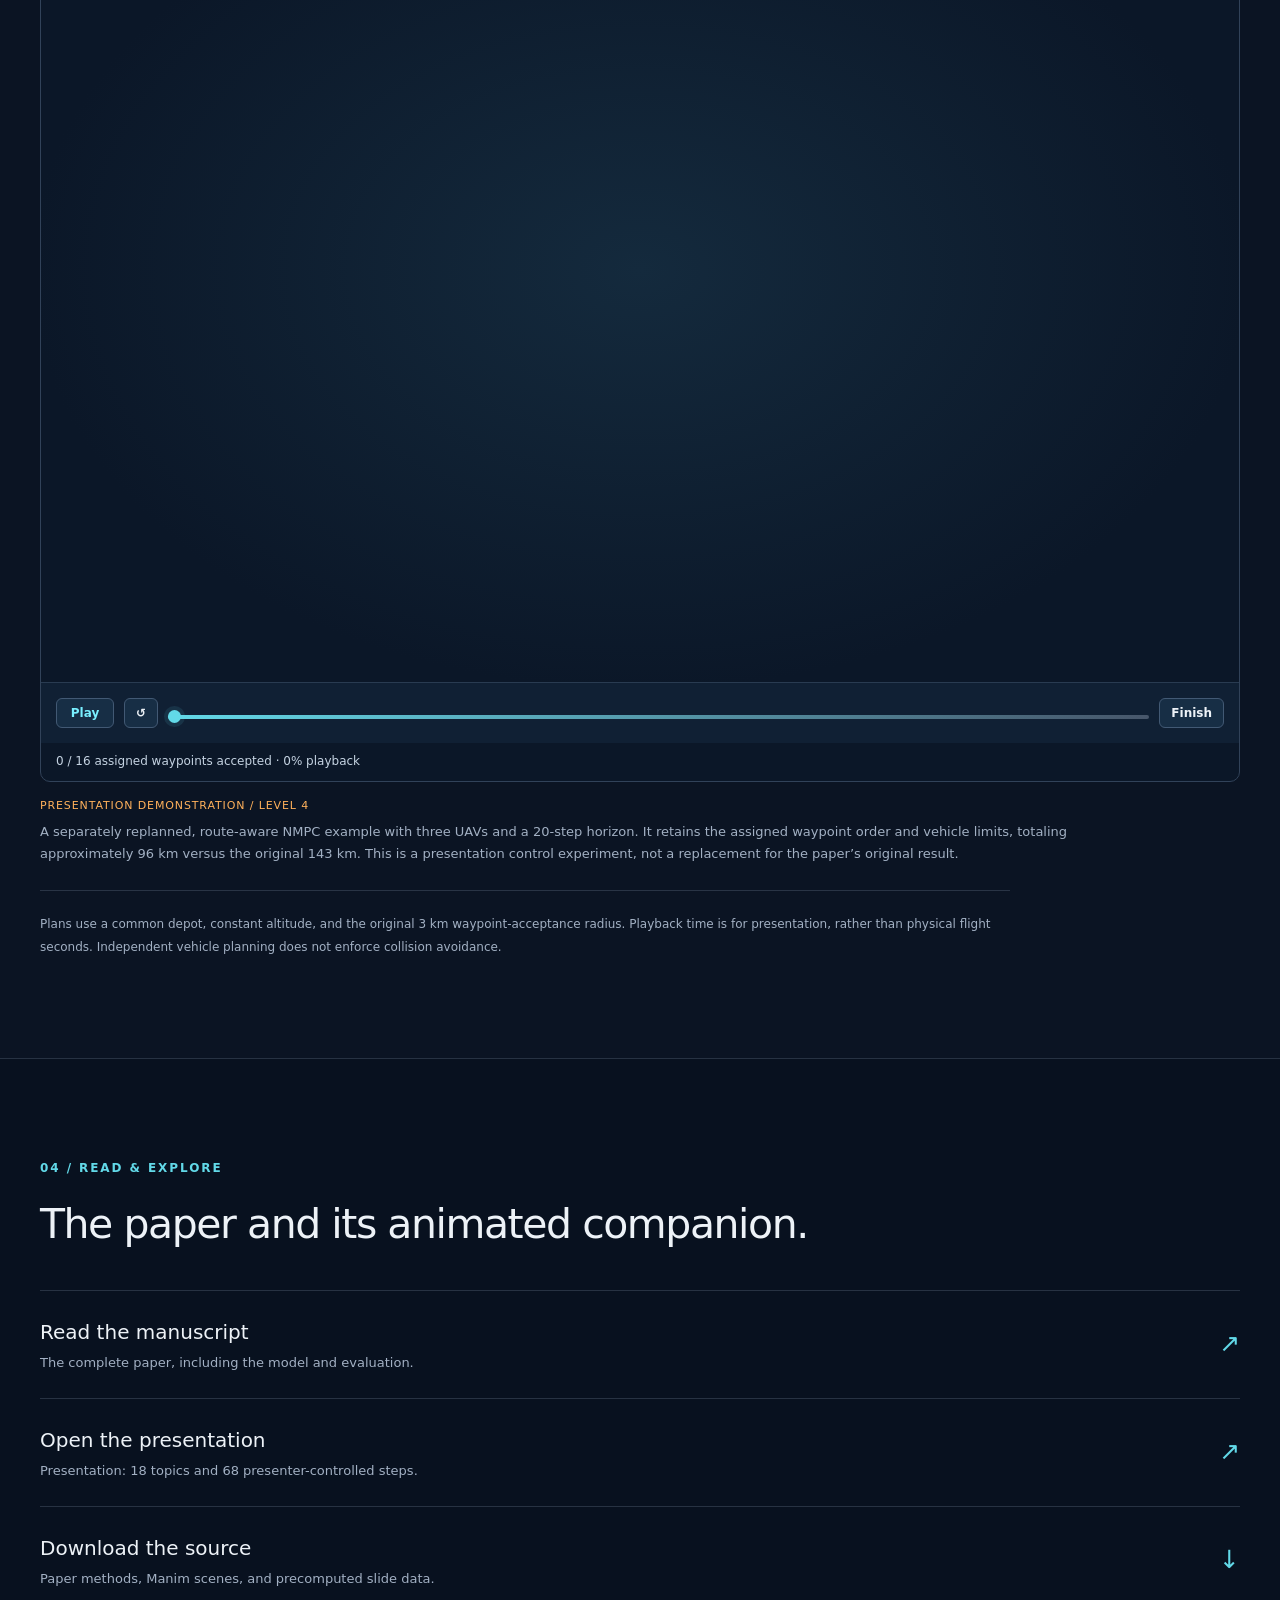
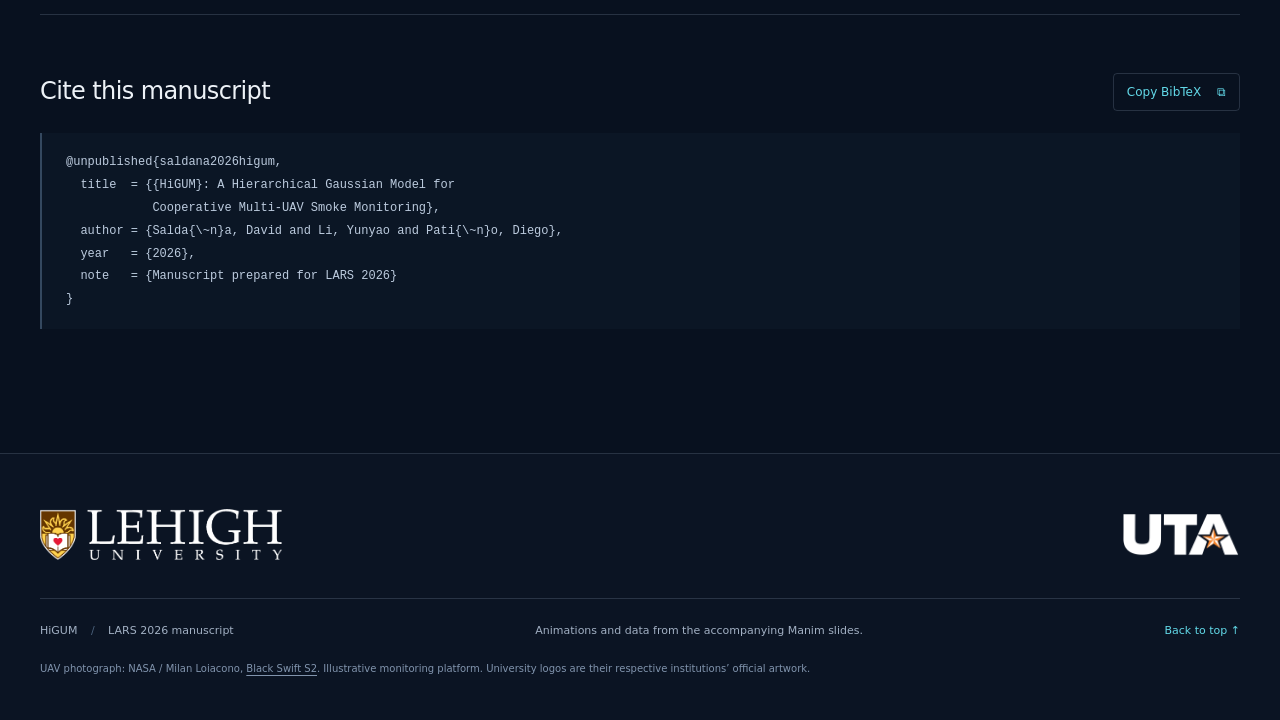
==== commit 23bb9484: "Animate UAV translation and rotation simultaneously" ====
--- a/index.html
+++ b/index.html
@@ -12,11 +12,11 @@
   <meta property="og:image" content="https://dsaldana.github.io/HiGUM/assets/posters/wrf-hierarchy.jpg">
   <link rel="canonical" href="https://dsaldana.github.io/HiGUM/">
   <title>HiGUM | Hierarchical Gaussian Models for Smoke Monitoring</title>
-  <link rel="stylesheet" href="styles.css?v=dynamics3">
+  <link rel="stylesheet" href="styles.css?v=dynamics4">
   <script defer src="assets/data/hierarchy.js"></script>
-  <script defer src="app.js?v=dynamics3"></script>
-  <script defer src="assets/data/animations.js?v=dynamics3"></script>
-  <script defer src="animations.js?v=dynamics3"></script>
+  <script defer src="app.js?v=dynamics4"></script>
+  <script defer src="assets/data/animations.js?v=dynamics4"></script>
+  <script defer src="animations.js?v=dynamics4"></script>
 </head>
 <body>
   <a class="skip-link" href="#main">Skip to content</a>
@@ -106,7 +106,7 @@
     <section class="section wrap" id="flight" aria-labelledby="flight-title">
       <div class="section-intro"><p class="eyebrow">03 / Cooperative planning</p><h2 id="flight-title">From plume centroids<br>to fixed-wing flight.</h2><p class="section-lead">Select a hierarchy level, allocate centroids with <i>k</i>-means, order each cluster’s tour, and track its waypoints with nonlinear MPC.</p></div>
       <div class="control-grid">
-        <figure><h3>UAV dynamics</h3><img class="monitoring-uav" src="assets/images/monitoring_uav.jpg" alt="NASA Black Swift S2 fixed-wing UAV for aerial monitoring" loading="lazy" width="1280" height="413"><div class="native-animation" data-animation="dynamics" data-label="Discrete-time UAV dynamics"><p>Enable JavaScript to explore this animation.</p></div><figcaption id="caption-dynamics">The reduced planar model fixes speed and altitude and bounds steering. Each step translates the UAV using its current heading, resolving the motion into Δx and Δy. Steering then changes the heading used by the next step. These illustrative updates follow the displayed equations exactly; the fleet experiments below use NMPC.</figcaption></figure>
+        <figure><h3>UAV dynamics</h3><img class="monitoring-uav" src="assets/images/monitoring_uav.jpg" alt="NASA Black Swift S2 fixed-wing UAV for aerial monitoring" loading="lazy" width="1280" height="413"><div class="native-animation" data-animation="dynamics" data-label="Discrete-time UAV dynamics"><p>Enable JavaScript to explore this animation.</p></div><figcaption id="caption-dynamics">The reduced planar model fixes speed and altitude and bounds steering. Each step updates x, y, and heading simultaneously from the same state at time t. The UAV translates and rotates together while Δx, Δy, and Δψ are displayed. These illustrative updates follow the displayed equations exactly; the fleet experiments below use NMPC.</figcaption></figure>
         <figure><h3>Nonlinear MPC</h3><div class="native-animation" data-animation="nmpc" data-label="Nonlinear MPC feedback loop"><p>Enable JavaScript to explore this animation.</p></div><figcaption id="caption-nmpc">Optimize a finite sequence of steering commands, apply only the first input, then measure and solve again. The objective balances waypoint error and steering effort under nonlinear dynamics and steering constraints.</figcaption></figure>
       </div>
 
